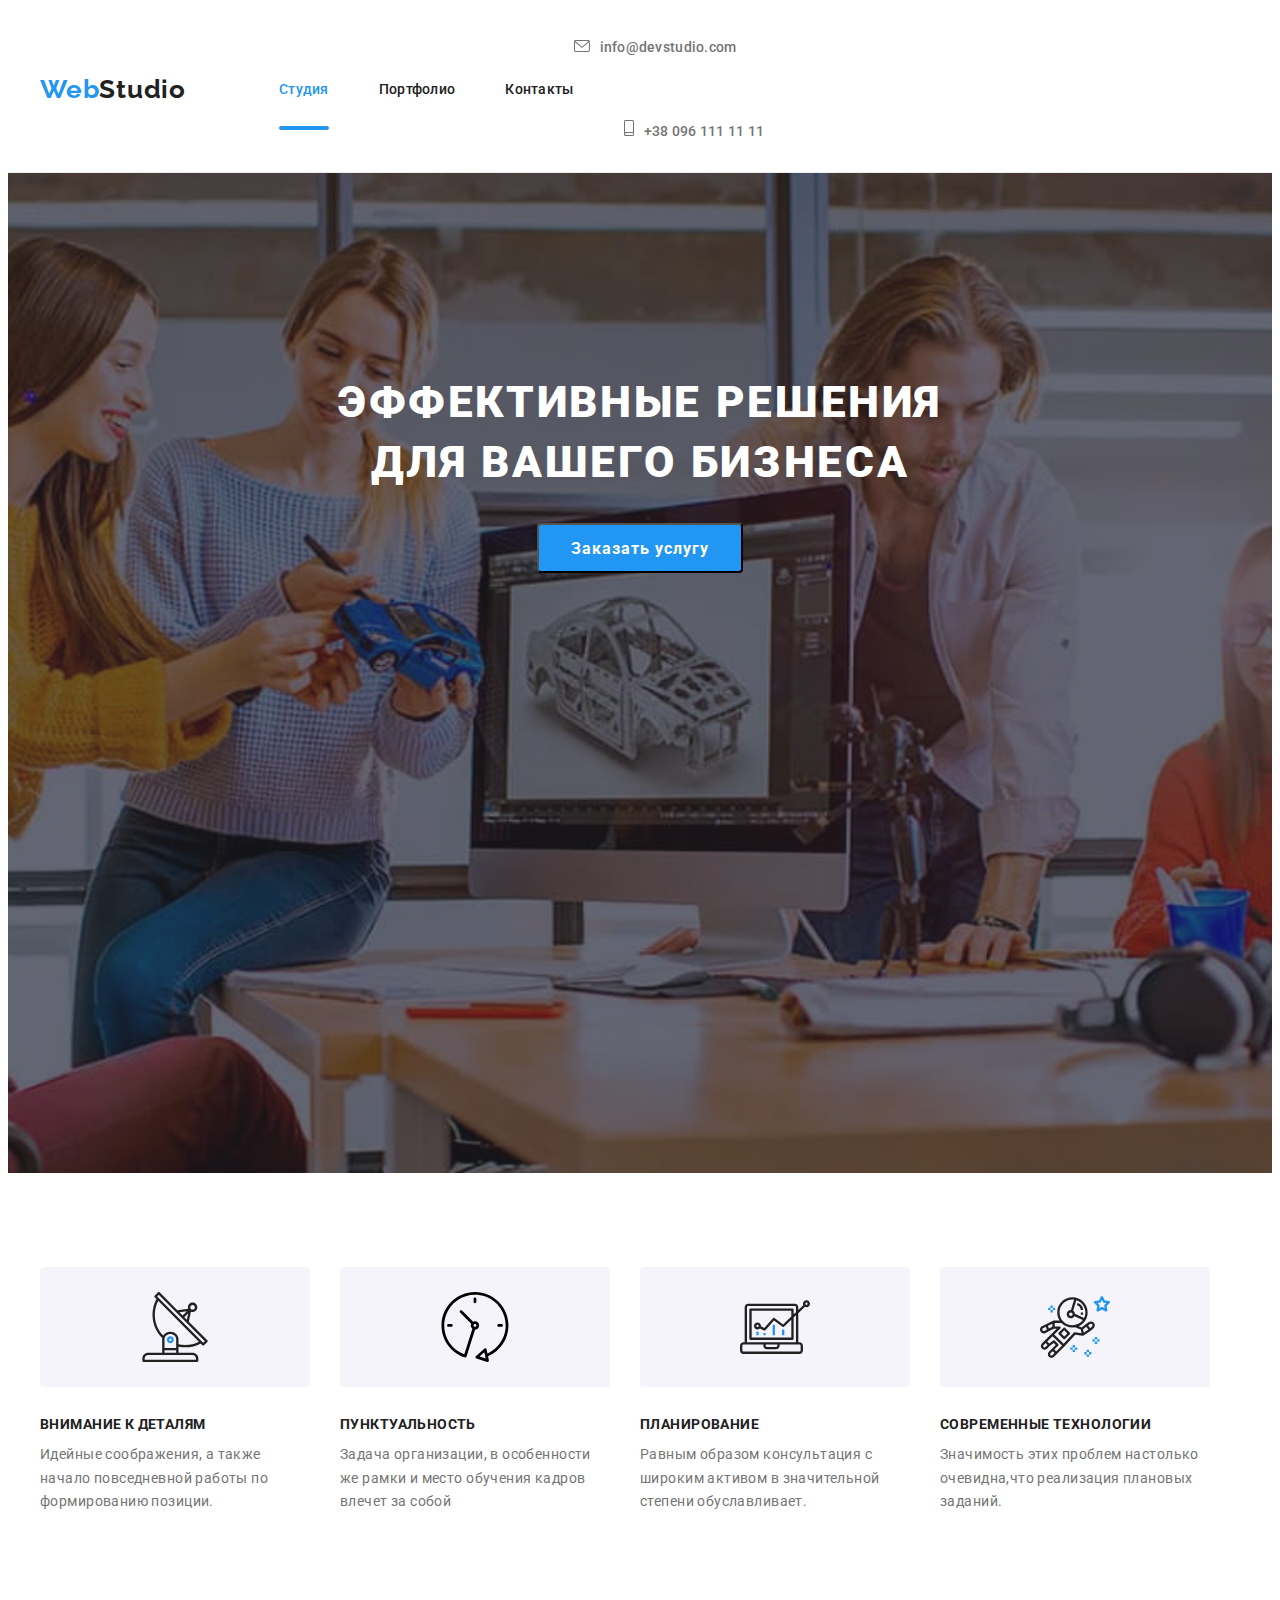
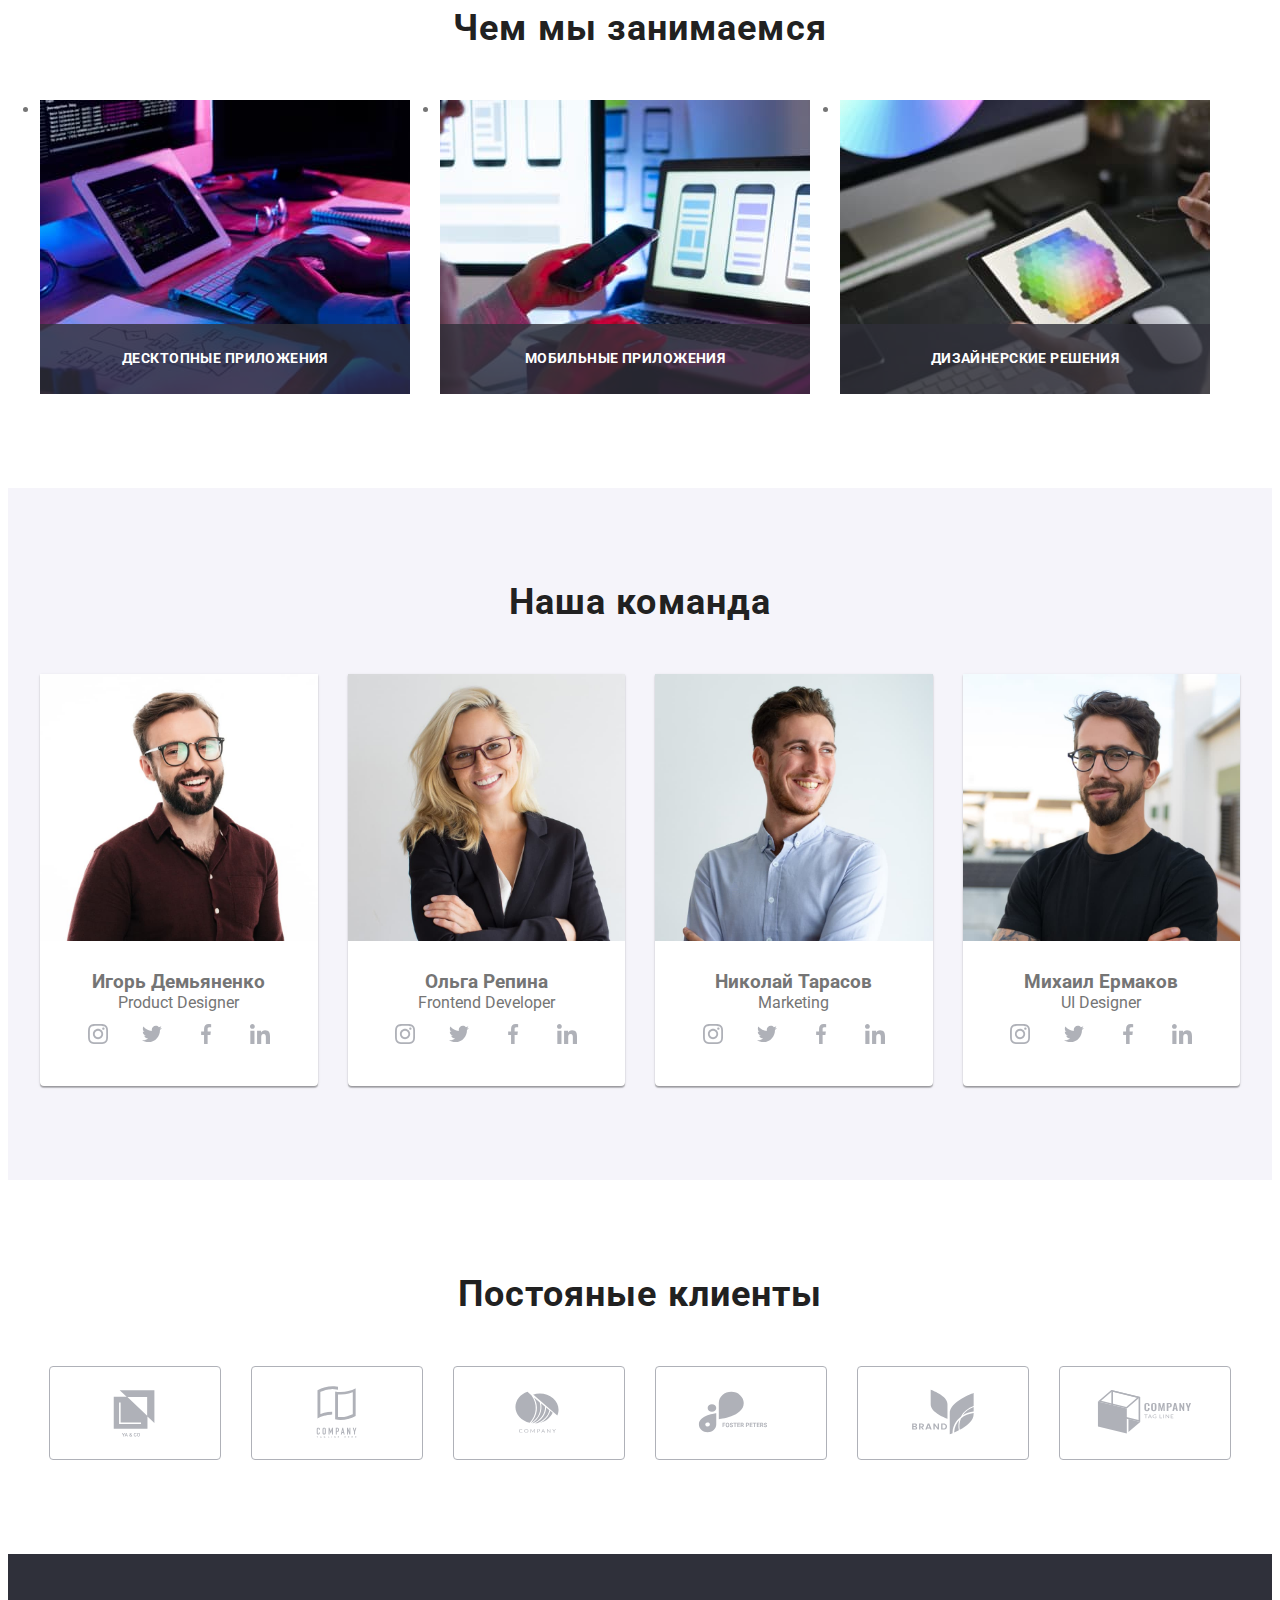
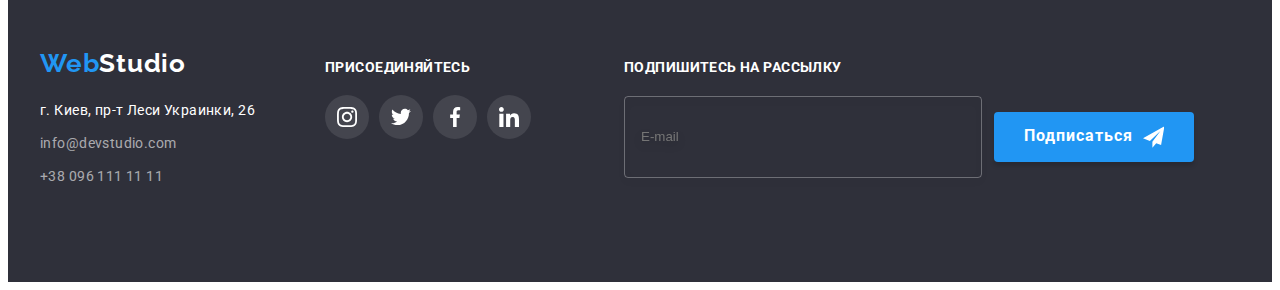
==== index.html @ af061cd9 "Добавляет поправки в названия классов" ====
<!DOCTYPE html>
<html lang="ru">
<head>
    <meta charset="UTF-8">
    <meta http-equiv="X-UA-Compatible" content="IE=edge">
    <meta name="viewport" content="width=device-width, initial-scale=1.0">
    <title>Студия</title>
    
    <link rel="stylesheet" href="https://cdnjs.cloudflare.com/ajax/libs/modern-normalize/1.1.0/modern-normalize.min.css"
        integrity="sha512-wpPYUAdjBVSE4KJnH1VR1HeZfpl1ub8YT/NKx4PuQ5NmX2tKuGu6U/JRp5y+Y8XG2tV+wKQpNHVUX03MfMFn9Q=="
        crossorigin="anonymous" referrerpolicy="no-referrer" />

    <link rel="preconnect" href="https://fonts.googleapis.com">
    <link rel="preconnect" href="https://fonts.gstatic.com" crossorigin>
    <link href="https://fonts.googleapis.com/css2?family=Raleway:wght@700&family=Roboto:wght@400;500;700;900&display=swap"
        rel="stylesheet">

        <link rel="stylesheet" href="./css/styles.css">
</head>

<body>
    <!--Шапка страницы-->
    
        <header class="header">

            <div class="container header__container">

 <nav class="navigation">

            <a href="" class="logo logo--black"><span class="logo--accent">Web</span>Studio</a>
<!--Навигация на другие страницы -->
            
            <ul class="site-nav list">
                <li class="site-nav site-nav__item" ><a href="./index.html" class="site-nav__link link current">Студия</a></li>
                <li class="site-nav site-nav__item" ><a href="./portfolio.html" class="site-nav__link link">Портфолио</a></li>
                <li class="site-nav site-nav__item" > <a href="" class="site-nav__link link">Контакты</a></li>    
             </ul>
  </nav>

  <div class="contacts">

<ul class="contact-info list">
    
    <li class="contact-info__item"> 

    <a href="mailto:info@devstudio.com" class="contact-info__link"><svg class="contact-info__icon--mail" width="16" height="12">
       
        <use href="./images/icon.svg.svg#icon-envelope-icon"></use>

    </svg>info@devstudio.com</a>

    </li>

    <li class="contact-info__item">

    <a href="tel:+380961111111" class="contact-info__link"><svg class="contact-info__icon--tel" width="10" height="16">
       
        <use href="./images/icon.svg.svg#icon-smartphone-icon"></use>

    </svg>+38 096 111 11 11</a>

   </li>

</ul>

</div>

</div>

    </header> 
    <!--Уникальный контент страницы-->

    <main>
        <section class="hero ">

            <div class="container">

                <h1  class="hero__title">Эффективные решения <br> для вашего бизнеса</h1>
           
                <button type="button" class="button" data-modal-open>Заказать услугу</button>

            </div>

        </section>

    
    <!--Преимущества нашей студии.Секция имеет  заголовок,который будет в дальнейшем скрыт и не будет отображаться на странице-->
    <section class="features section">

        <div class="container"> 

         <h2 class="features__title--hidden">Наши преимущества</h2>

        <ul class="features__list list">

            <li class="features__item" >

                <div class="thumb"> <svg class="features__icon" width="70" height="70">
                        <use href="./images/icon.svg.svg#icon-antenna"></use>
                    </svg> </div>
                    
                <h3 class="features__title">Внимание к деталям</h3>
                <p class="features__description">Идейные соображения, а также начало повседневной работы по формированию позиции.
                </p>
                
            </li>
            <li class="features__item" >

                <div class="thumb"> <svg class="features__icon" width="70" height="70">
                        <use href="./images/icon.svg.svg#icon-clock"></use>
                    </svg> </div>
                    
                <h3 class="features__title">Пунктуальность</h3>
                <p class="features__description">Задача организации, в особенности же рамки и место обучения кадров влечет за собой</p>
        
            </li>
            <li  class="features__item" >

                <div class="thumb"> <svg class="features__icon" width="70" height="70">
                        <use href="./images/icon.svg.svg#icon-diagram"></use>
                    </svg> </div>
                    
                <h3 class="features__title">Планирование</h3>
                <p class="features__description">Равным образом консультация с широким активом в значительной степени обуславливает.</p>
            
            </li>
            <li class="features__item" >

                <div class="thumb"> <svg class="features__icon" width="70" height="70">
                        <use href="./images/icon.svg.svg#icon-astronaut"></use>
                    </svg> </div>
                    
                <h3 class="features__title">Современные технологии</h3>
                <p class="features__description">Значимость этих проблем настолько очевидна,что реализация плановых заданий.</p>
        
            </li>
    
        </ul>

        </div>

    </section>
    <!--Фотографии, обозначающее чем мы занимаемся-->
    
    <section class="work section">

        <div class="container">

        <h2 class="work__title section-title">Чем мы занимаемся</h2>

        <ul class="work__list">

            <li   class="work__item" ><img class="work__img"   src="./images/coding.jpeg.jpg" width="370" alt="Программист набирает код на клавиатуре">
                <div class="toptext-container">
            <p class="work__toptext">Десктопные приложения</p>
        </div>

        </li>
            <li   class="work__item" ><img  class="work__img"  src="./images/template.jpeg.jpg" width="370"
                    alt="Дизайнер держит в руке телефон и выбирает на ноутбуке шаблон размещения контента на экране телефона">

           <div class="toptext-container"> <p class="work__toptext">Мобильные приложения</p> </div> </li>
          
           <li  class="work__item"  ><img class="work__img"   src="./images/selectingcolor.jpeg.jpg" width="370"
                    alt="Программист держит в руках планшет с изображением цветовой карты пикселей"> <div class="toptext-container"><p class="work__toptext">Дизайнерские решения</p></div> </li>
    
        </ul>

        </div>

    </section>

    <!--Фотографии и описание членов команды-->

    <section class="teamplayers section">

        <div class="container">

        <h2 class="teamplayers__title section-title">Наша команда</h2>

        <ul class="teamplayers__list list">

            <li class="teamplayers__item">

                <img class="teamplayers__img" src="./images/productdesign.jpeg.jpg" alt="Парень в бордовой рубашке,в очках,с бородой." width="270">
               
                <div class="profile" > 

                <h3 class="teamplayers__name">Игорь Демьяненко</h3>

                <p class="teamplayers__position">Product Designer</p>

            <ul class="teamplayers__list--socials list">
            
                <li class="teamplayers__item--socials"><a class="teamplayers__link--socials"><svg class="teamplayers__icon--socials" width="20" height="20">
                    <use href="./images/icon.svg.svg#icon-instagram"></use>
                </svg></a></li>
                <li class="teamplayers__item--socials"><a class="teamplayers__link--socials"><svg class="teamplayers__icon--socials"
                            width="20" height="20">
                            <use href="./images/icon.svg.svg#icon-twitter"></use>
                        </svg></a></li>
                <li class="teamplayers__item--socials"><a class="teamplayers__link--socials"><svg class="teamplayers__icon--socials" width="20" height="20">
                    <use href="./images/icon.svg.svg#icon-facebook"></use>
                </svg></a></li>
                <li class="teamplayers__item--socials"><a class="teamplayers__link--socials"><svg class="teamplayers__icon--socials" width="20" height="20">
                    <use href="./images/icon.svg.svg#icon-linkedin"></use>
                </svg></a></li>
            
            </ul>
            </div>

            </li>

            <li class="teamplayers__item">
                
                <img class="teamplayers__img" src="./images/frontend.jpeg.jpg" alt="Девушка-блондинка, в очках,в черном пиджаке." width="270">
               
                <div class="profile">
                
                <h3 class="teamplayers__name">Ольга Репина</h3>

                <p class="teamplayers__position">Frontend Developer</p>


            <ul class="teamplayers__list--socials list">
            
            <li class="teamplayers__item--socials"><a class="teamplayers__link--socials"><svg class="teamplayers__icon--socials"
                        width="20" height="20">
                        <use href="./images/icon.svg.svg#icon-instagram"></use>
                    </svg></a></li>
            <li class="teamplayers__item--socials"><a class="teamplayers__link--socials"><svg class="teamplayers__icon--socials"
                        width="20" height="20">
                        <use href="./images/icon.svg.svg#icon-twitter"></use>
                    </svg></a></li>
            <li class="teamplayers__item--socials"><a class="teamplayers__link--socials"><svg class="teamplayers__icon--socials"
                        width="20" height="20">
                        <use href="./images/icon.svg.svg#icon-facebook"></use>
                    </svg></a></li>
            <li class="teamplayers__item--socials"><a class="teamplayers__link--socials"><svg class="teamplayers__icon--socials"
                        width="20" height="20">
                        <use href="./images/icon.svg.svg#icon-linkedin"></use>
                    </svg></a></li>
            
            </ul>

            </div>

            </li>

            <li class="teamplayers__item">

               <img class="teamplayers__img" src="./images/marketing.jpeg.jpg" alt="Парень в светло-голубой рубашке." width="270"> 
               
               <div class="profile" >
               
               <h3 class="teamplayers__name">Николай Тарасов</h3>
                <p class="teamplayers__position">Marketing</p>

                <ul class="teamplayers__list--socials list">
                
                <li class="teamplayers__item--socials"><a class="teamplayers__link--socials"><svg class="teamplayers__icon--socials"
                            width="20" height="20">
                            <use href="./images/icon.svg.svg#icon-instagram"></use>
                        </svg></a></li>
                <li class="teamplayers__item--socials"><a class="teamplayers__link--socials"><svg class="teamplayers__icon--socials"
                            width="20" height="20">
                            <use href="./images/icon.svg.svg#icon-twitter"></use>
                        </svg></a></li>
                <li class="teamplayers__item--socials"><a class="teamplayers__link--socials"><svg class="teamplayers__icon--socials"
                            width="20" height="20">
                            <use href="./images/icon.svg.svg#icon-facebook"></use>
                        </svg></a></li>
                <li class="teamplayers__item--socials"><a class="teamplayers__link--socials"><svg class="teamplayers__icon--socials"
                            width="20" height="20">
                            <use href="./images/icon.svg.svg#icon-linkedin"></use>
                        </svg></a></li>
                
                </ul>
        </div>

            </li>

            <li class="teamplayers__item">

                <img class="teamplayers__img" src="./images/ui.jpeg.jpg" alt="Парень с бородой,в очках,в черной футболке." width="270">
              
         <div class="profile"  >

                <h3 class="teamplayers__name">Михаил Ермаков</h3>

                <p class="teamplayers__position">UI Designer</p>

                <ul class="teamplayers__list--socials list">
                
                <li class="teamplayers__item--socials"><a class="teamplayers__link--socials"><svg class="teamplayers__icon--socials"
                            width="20" height="20">
                            <use href="./images/icon.svg.svg#icon-instagram"></use>
                        </svg></a></li>
                <li class="teamplayers__item--socials"><a class="teamplayers__link--socials"><svg class="teamplayers__icon--socials"
                            width="20" height="20">
                            <use href="./images/icon.svg.svg#icon-twitter"></use>
                        </svg></a></li>
                <li class="teamplayers__item--socials"><a class="teamplayers__link--socials"><svg class="teamplayers__icon--socials"
                            width="20" height="20">
                            <use href="./images/icon.svg.svg#icon-facebook"></use>
                        </svg></a></li>
                <li class="teamplayers__item--socials"><a class="teamplayers__link--socials"><svg class="teamplayers__icon--socials"
                            width="20" height="20">
                            <use href="./images/icon.svg.svg#icon-linkedin"></use>
                        </svg></a></li>
                
                </ul>
               
        </div>
       

            </li>
        </ul>

        </div>

    </section>

    <!--Наши клиенты-->

      <section class="clients section">

        <div class="container">

          <h2 class="clients__title section-title">Постояные клиенты</h2>

          <ul class="clients__list list">

              <li  class="clients__item"><a class="clients__link"><svg class="clients__icon" width="106" height= "60"><use  href="./images/icon.svg.svg#icon-logo1"></use></svg></a></li>
              <li class="clients__item" ><a class="clients__link"><svg class="clients__icon" width="106" height= "60"><use href="./images/icon.svg.svg#icon-logo2"></use></svg></a></li>
              <li  class="clients__item"><a class="clients__link"><svg class="clients__icon"  width="106" height= "60"><use href="./images/icon.svg.svg#icon-logo3"></use></svg></a></li>
              <li  class="clients__item" ><a class="clients__link"><svg class="clients__icon" width="106" height= "60"><use href="./images/icon.svg.svg#icon-logo4"></use></svg></a></li>
              <li  class="clients__item"><a class="clients__link"><svg class="clients__icon" width="106" height= "60"><use href="./images/icon.svg.svg#icon-logo5"></use></svg></a></li>
              <li class="clients__item" ><a class="clients__link"><svg class="clients__icon" width="106" height= "60"><use href="./images/icon.svg.svg#icon-logo6"></use></svg></a></li>
          </ul>
</div>

      </section>
</main>

<!--Футер-->

<footer class="footer section">

    <div class=" footer-general-container container">

        <div class="address-container">

<a href="" class="logo logo--white"><span class="logo--accent">Web</span>Studio</a>

<address>

<ul class="footer__list list">

    <li class="footer__item" ><a href="" class="footer__link--white link">г. Киев, пр-т Леси Украинки, 26</a></li>
    <li class="footer__item"  ><a href="mailto:info@devstudio.com" class="footer__link link">info@devstudio.com</a></li>
    <li class="footer__item" ><a href="tel:+380961111111" class="footer__link link">+38 096 111 11 11</a></li>
</ul>
   
</address>

</div>

<div class="footer-socials">

<h3 class="footer__title--join">Присоединяйтесь</h3>

<ul class="footer__list--socials list">

     <li class="footer__item--socials"><a class="footer__link--socials "><svg class="footer__icon--socials" width="20" height="20"><use href="./images/icon.svg.svg#icon-instagram"></use></svg></a></li>
     <li class="footer__item--socials"><a class="footer__link--socials"><svg class="footer__icon--socials" width="20" height="20"><use href="./images/icon.svg.svg#icon-twitter"></use></svg></a></li>
     <li class="footer__item--socials"><a class="footer__link--socials"><svg class="footer__icon--socials" width="20" height="20"><use href="./images/icon.svg.svg#icon-facebook"></use></svg></a></li>
     <li class="footer__item--socials"><a class="footer__link--socials"><svg class="footer__icon--socials" width="20" height="20"><use href="./images/icon.svg.svg#icon-linkedin"></use></svg></a></li>
    
</ul>

</div>

<form class="subscribe-form-footer">

<p class="subscribe-title">Подпишитесь на рассылку</p>

<div class="subscribe">

<input  class="footer-input" type="email" name="user_email" placeholder="E-mail">

<button  class="button button--settings"  type="submit"><span>Подписаться</span><svg class="icon-send-footer"  width="24px" height="24px"><use href="./images/icon.svg.svg#icon-send"></use></svg></button>
</div>
</form> 


</div>

</footer>

<!--Оформление модального окна и бєкдропа-->

<div class="backdrop backdrop--is-hidden" data-modal>

    <div class="modal">

        <button class="modal__close-button" data-modal-close><svg class="modal__close-icon"><use href="./images/icon.svg.svg#icon-close"></use></svg></button>
       
        <form class="modal__form" name="client-signup-form">

 <p class="modal__form-title">Оставьте свои данные, мы вам перезвоним</p>



<div class="modal__form-field">

    <label for="user-name" class="modal__form-label">Имя</label>

    <input class="modal__form-input" type="text" name="user_name" id="user-name">
    
    <svg class="modal__decoration-icon" width="18" height="18">
        
        <use href="./images/icon.svg.svg#icon-person-modal"></use>
   
    </svg> </div>
 

               
<div class="modal__form-field">

    <label for="user-tel" class="modal__form-label">Телефон</label>

                    <input class="modal__form-input" type="tel" name="user_tel" id="user-tel">
                    
                    <svg class="modal__decoration-icon" width="18" height="18">

                        <use href="./images/icon.svg.svg#icon-phone-modal"></use>

                    </svg></div>

           
               <div class="modal__form-field">

                    <label for="user-email" class="modal__form-label">Почта</label>

                <input class="modal__form-input" type="email" name="user_email" id="user-email">
               
                <svg class="modal__decoration-icon" width="18" height="18">

                    <use href="./images/icon.svg.svg#icon-email-modal"></use>
                </svg> </div>




<div class="modal__form-field modal__form-field--feedback">

    <label for="user-feedback" class="modal__form-label">Комментарии</label>
           
            <textarea  class="modal__textarea"  name="feedback"   placeholder="Введите текст" id="user-feedback"></textarea> 

            </div>

<div class="modal__bottom-form">

    <input type="checkbox" class="modal__checkbox modal__checkbox--visually-hidden" name="checkbox" id="checkbox">

            <label  for="checkbox"  class="modal__agreement"> <span class="modal__check"><svg  class="modal__check-icon" width="16" height="15"><use href="./images/icon.svg.svg#icon-check"></use></svg></span>Соглашаюсь с рассылкой и принимаю &nbsp; <a href="" class="modal__term-link"> <span>Условия договора</span> </a></label>
           
           
            <button class="modal__submit-btn"  type="submit">Отправить</button>
        </div>

        </form>

    </div>

</div>

<!--Скрипт модального окна-->
 <script src="./js/modal.js"></script>
   
</body>
</html>
---- css/styles.css ----
/* белый цвет background и текста: #FFFFFF */
/* вторичный белый цвет background #E5E5E5 */
/* третичный белый цвет background: #F5F4FA */
/* черный цвет  background: #2F303A */
/* цвет текста черный  #212121 */
/* цвет текста акцент голубой  #2196F3 */
/*основной цвет текста серый  #757575 */
/* белый цвет текста  футера с прозрачностью #FFFFFF99 */

:root {
  --primary-text-color: #757575;
  --main-background-color: #ffffff;
  --secondary-white-background: #e5e5e5;
  --tertiary-white-background: #f5f4fa;
  --title-text-color: #212121;
  --accent-color: #2196f3;
  --dark-background: #2f303a;
  --secondary-text-color: rgba(255, 255, 255, 0.6);
}

/* Ресет */

p,
h1,
h2,
h3,
h4,
h5,
h6 {
  margin: 0;
}

ul {
  margin: 0;
  padding: 0;
}

img {
  display: block;
}

/* Утилитные классы для всех секций и страниц */

.list {
  list-style-type: none;
}

.link {
  text-decoration: none;
}

.hidden-title {
  display: none;
}

.current::after {
  content: "";
  width: 100%;
  background-color: var(--accent-color);
  height: 4px;
  position: absolute;
  left: 0;
  bottom: 0;
  border-radius: 2px;
}

.modal__checkbox--visually-hidden {
  position: absolute;
  white-space: nowrap;
  width: 1px;
  height: 1px;
  overflow: hidden;
  border: 0;
  padding: 0;
  clip: rect(0 0 0 0);
  clip-path: inset(50%);
  margin: -1px;
}

.container {
  width: 1200px;
  padding-left: 15px;
  padding-right: 15px;
  margin: 0 auto;
}

.section {
  padding-bottom: 94px;
  padding-top: 94px;
}

/* Оформление модального окна и бєкдропа*/

.backdrop {
  width: 100vw;
  height: 100vh;
  background-color: rgba(0, 0, 0, 0.2);
  position: fixed;
  top: 0;
  transition: opacity 500ms, visibility 500ms;
}

.backdrop.backdrop--is-hidden .modal {
  transform: scale(0.7);
}
.modal {
  min-height: 581px;
  width: 528px;
  background-color: var(--main-background-color);
  box-shadow: 0px 1px 3px rgba(0, 0, 0, 0.12), 0px 1px 1px rgba(0, 0, 0, 0.14),
    0px 2px 1px rgba(0, 0, 0, 0.2);
  border-radius: 4px;
  top: 50%;
  left: 50%;
  transform: translate(-50%, -50%) scale(1);
  transition: transform 500ms;
  position: absolute;
  padding: 40px;
}

.modal__close-button {
  width: 30px;
  height: 30px;
  border-radius: 50%;
  background: #ffffff;
  border: 1px solid rgba(0, 0, 0, 0.1);
  position: absolute;
  top: 8px;
  right: 8px;
  display: flex;
  justify-content: center;
  align-items: center;
  padding: 0;
  cursor: pointer;
}

.backdrop--is-hidden {
  opacity: 0;
  visibility: hidden;
  pointer-events: none;
}

.modal__close-button .modal__close-icon:hover,
.modal__close-button .modal__close-icon:focus {
  fill: var(--accent-color);
}

.modal__close-icon {
  width: 18px;
  height: 18px;
  fill: #000000;
  transition-property: fill;
  transition-duration: 250ms;
  transition-timing-function: cubic-bezier(0.4, 0, 0.2, 1);
}

/* Скрытый заголовок */

.features__title--hidden {
  display: none;
}

body {
  font-family: Roboto, sans-serif;
  color: var(--primary-text-color);
}

.main {
  background-color: var(--main-background-color);
}

/* Утилитный класс для оформления заголовка */

.section-title {
  color: var(--title-text-color);
  font-weight: 700;
  font-size: 36px;
  line-height: 1.16;
  letter-spacing: 0.03em;
  margin-bottom: 50px;
}

/* Оформление надписи логотипа в хэдере и футэре*/

.logo {
  font-family: Raleway, serif;
  font-weight: 700;
  font-size: 26px;
  line-height: 1.2;
  letter-spacing: 0.03em;
  text-decoration: none;
}

.logo--black {
  color: var(--title-text-color);
  padding-top: 24px;
  padding-bottom: 25px;
  display: inline-block;
  margin-right: 93px;
}
.logo--white {
  color: var(--main-background-color);
  display: inline-block;
  margin-bottom: 20px;
}

/* Делает слово  web в логотипе голубым */
.logo--accent {
  color: var(--accent-color);
}

/*  Секция герой на странице студии */

.hero {
  background-color: var(--dark-background);
  text-align: center;
  padding-top: 200px;
  padding-bottom: 200px;
  margin-left: auto;
  margin-right: auto;
  max-width: 1600px;
  height: 600px;

  background-image: linear-gradient(
      to right,
      rgba(47, 48, 58, 0.4),
      rgba(47, 48, 58, 0.4)
    ),
    url(../images/hero-img.jpg);
  background-repeat: no-repeat;
  background-position: center;
  background-size: cover;
}

.hero__title {
  color: var(--main-background-color);
  font-weight: 900;
  font-size: 44px;
  line-height: 1.36;
  letter-spacing: 0.06em;
  text-transform: uppercase;
  margin-bottom: 30px;
}

.button {
  font-family: inherit;
  color: var(--main-background-color);
  background-color: var(--accent-color);
  font-weight: 700;
  font-size: 16px;
  line-height: 1.8;
  letter-spacing: 0.06em;
  cursor: pointer;
  border-radius: 4px;
  padding: 10px 32px;
  min-width: 200px;
  height: 50px;
}

/* Оформление хэдера */

.header {
  background-color: var(--main-background-color);
  border-bottom: 1px solid #ececec;
}

.header__container {
  display: flex;
}

.header-connect {
  display: flex;
  margin-left: auto;
  align-items: center;
}

/* Главная навигация страницы */
.site-nav {
  color: var(--title-text-color);
  font-weight: 500;
  font-size: 14px;
  line-height: 1.14;
  letter-spacing: 0.02em;
  text-decoration: none;
  display: flex;

  transition-property: color;
  transition-duration: 250ms;
  transition-timing-function: cubic-bezier(0.4, 0, 0.2, 1);
}

.site-nav__link {
  color: var(--title-text-color);
}

.navigation {
  display: flex;
  align-items: center;
}

.site-nav .site-nav__item + .site-nav__item {
  margin-left: 50px;
}

.site-nav__link {
  padding-top: 32px;
  padding-bottom: 32px;
  display: inline-block;
}

.site-nav .site-nav__link:hover,
.site-nav .site-nav__link:focus {
  color: var(--accent-color);
}

.site-nav .site-nav__link.current {
  color: var(--accent-color);
  position: relative;
}

/* Оформление контактов в хєдєре */

.contacts {
  font-weight: 500;
  font-size: 14px;
  line-height: 1.14;
  letter-spacing: 0.02em;
  display: flex;
}

.contact-info__icon--mail,
.contact-info__icon--tel {
  fill: var(--primary-text-color);
  margin-right: 10px;
  transition: fill 250ms cubic-bezier(0.4, 0, 0.2, 1);
}

.contact-info .contact-info__item + .contact-info__item {
  margin-left: 50px;
}

.contact-info__link:hover,
.contact-info__link:focus {
  color: var(--accent-color);
}

.contact-info__link:hover .contact-info__icon--mail,
.contact-info__link:focus .contact-info__icon--mail {
  fill: var(--accent-color);
}

.contact-info__link:hover .contact-info__icon--tel,
.contact-info__link:focus .contact-info__icon--tel {
  fill: var(--accent-color);
}

.contact-info__link {
  color: var(--primary-text-color);
  text-decoration-line: none;
  padding-top: 32px;
  padding-bottom: 32px;
  display: inline-block;

  transition-property: color;
  transition-duration: 250ms;
  transition-timing-function: cubic-bezier(0.4, 0, 0.2, 1);
}

/* Оформление фильтра на странице портфолио */

.page-filter {
  display: flex;
  justify-content: center;
  margin-bottom: 50px;
}

.page-filter .page-filter__item + .page-filter__item {
  margin-left: 8px;
}

.page-filter__button {
  font-family: inherit;
  color: var(--title-text-color);
  font-weight: 500;
  font-size: 16px;
  line-height: 1.6;
  letter-spacing: 0.03em;
  border-radius: 4px;
  padding: 6px 22px;
  background-color: var(--tertiary-white-background);
  border-color: transparent;
  cursor: pointer;

  transition-property: background-color, color, box-shadow;
  transition-duration: 250ms;
  transition-timing-function: cubic-bezier(0.4, 0, 0.2, 1);
}

.page-filter__button:hover,
.page-filter__button:focus {
  color: var(--main-background-color);
  background-color: var(--accent-color);
  box-shadow: 0px 3px 1px rgba(0, 0, 0, 0.1), 0px 1px 2px rgba(0, 0, 0, 0.08),
    0px 2px 2px rgba(0, 0, 0, 0.12);
}

/* Секция преимущества на странице студии */

.features__list {
  display: flex;
}

.features__title {
  color: var(--title-text-color);
  font-weight: 700;
  font-size: 14px;
  line-height: 1.14;
  letter-spacing: 0.03em;
  text-transform: uppercase;
  margin-bottom: 10px;
}

.features__description {
  color: var(--primary-text-color);
  font-size: 14px;
  line-height: 1.7;
  letter-spacing: 0.03em;
}

.features__item {
  margin-right: 30px;
  width: 270px;
  display: flex;
  flex-wrap: wrap;
  align-content: center;
}

.features__item:nth-child(4n) {
  margin-right: 0;
}

/* Секция Чем мы занимаемся на странице студии */

.work {
  background-color: var(--main-background-color);
  padding-top: 0;
  text-align: center;
}

.work__list {
  display: flex;
}

.work__item {
  margin-right: 30px;
  position: relative;
}

.work__img,
.teamplayers__img,
.portfolio-project__image {
  width: 100%;
  height: auto;
}

.work__item:nth-child(3n) {
  margin-right: 0;
}

.toptext-container {
  width: 370px;
  height: 70px;
  position: absolute;
  bottom: 0;
  background-color: rgba(47, 48, 58, 0.8);
  display: flex;
  justify-content: center;
  align-items: center;
}

.work__toptext {
  font-weight: 700;
  font-size: 14px;
  line-height: 1.14;
  letter-spacing: 0.03em;
  text-transform: uppercase;
  color: var(--main-background-color);
}

/* Секция Наша команда на странице студии */

.teamplayers {
  background-color: var(--tertiary-white-background);
  text-align: center;
}

.thumb {
  width: 270px;
  height: 120px;
  border-radius: 4px;
  background-color: var(--tertiary-white-background);
  margin-bottom: 30px;
  display: flex;
  justify-content: center;
  align-items: center;
}

.teamplayers__link--socials {
  width: 44px;
  height: 44px;
  background-color: var(--main-background-color);
  border-radius: 50%;
  display: flex;
  justify-content: center;
  align-items: center;

  transition-property: background-color;
  transition-duration: 250ms;
  transition-timing-function: cubic-bezier(0.4, 0, 0.2, 1);
}
.teamplayers__list--socials {
  display: flex;
  justify-content: center;
}
.teamplayers__item--socials + .teamplayers__item--socials {
  margin-left: 10px;
}

.teamplayers__icon--socials {
  fill: #afb1b8;

  transition-property: fill;
  transition-duration: 250ms;
  transition-timing-function: cubic-bezier(0.4, 0, 0.2, 1);
}

.teamplayers__link--socials:hover,
.teamplayers__link--socials:focus {
  background-color: var(--accent-color);
  cursor: pointer;
}

.teamplayers__link--socials:hover .teamplayers__icon--socials,
.teamplayers__link--socials:focus .teamplayers__icon--socials {
  fill: var(--main-background-color);
}

.profile {
  padding-top: 30px;
  padding-bottom: 30px;
}

.teamplayers__item {
  border-radius: 0px 0px 4px 4px;
  background: #ffffff;
  box-shadow: 0px 1px 3px rgba(0, 0, 0, 0.12), 0px 1px 1px rgba(0, 0, 0, 0.14),
    0px 2px 1px rgba(0, 0, 0, 0.2);
  margin-right: 30px;
}

.teamplayers__item:nth-child(4n) {
  margin-right: 0;
}

.teamplayers__list {
  display: flex;
}

.teamplayer__name {
  color: var(--title-text-color);
  font-weight: 500;
  font-size: 16px;
  line-height: 1.19;
  letter-spacing: 0.03em;
  margin-bottom: 10px;
}

.teamplayer__position {
  color: var(--primary-text-color);
  font-size: 16px;
  line-height: 1.19;
  letter-spacing: 0.03em;
  margin-bottom: 16px;
}

/* Секция с фотографиями проектов на странице портфолио */

.portfolio-project {
  display: flex;
  flex-wrap: wrap;
}

rename somehow .project-example {
  padding: 20px 24px;
  border-bottom: 1px solid #eeeeee;
}

.portfolio-project__link {
  display: block;
  cursor: pointer;

  transition-property: box-shadow;
  transition-duration: 250ms;
  transition-timing-function: cubic-bezier(0.4, 0, 0.2, 1);
}

.portfolio-project__item {
  margin-right: 30px;
  margin-bottom: 30px;
}

.portfolio-project__link:hover {
  box-shadow: 0px 1px 1px rgba(0, 0, 0, 0.12), 0px 4px 4px rgba(0, 0, 0, 0.06),
    1px 4px 6px rgba(0, 0, 0, 0.16);
}

.portfolio-project__item:nth-child(3n) {
  margin-right: 0;
}

.portfolio-project__title {
  color: var(--title-text-color);
  font-weight: 700;
  font-size: 18px;
  line-height: 2;
  letter-spacing: 0.06em;
}

.portfolio-project__type {
  color: var(--primary-text-color);
  font-size: 16px;
  line-height: 1.8;
  letter-spacing: 0.03em;
}

.wrap {
  position: relative;
  overflow: hidden;
}
.portfolio-project__link:hover .portfolio-project__toptext {
  transform: translateY(0);
}

.portfolio-project__toptext {
  position: absolute;
  top: 0;
  left: 0;
  background-color: rgba(33, 150, 243, 0.9);
  color: var(--main-background-color);
  font-weight: 400;
  font-size: 18px;
  line-height: 1.55;
  letter-spacing: 0.03em;
  padding: 63px 24px;
  height: 100%;
  transform: translateY(101%);
  transition: transform 250ms linear;
}

/* Секция Наши клиенты на странице студии */

.clients__link {
  width: 170px;
  height: 92px;
  background-color: var(--main-background-color);
  border-radius: 4px;
  border: 1px solid #afb1b8;
  display: flex;
  justify-content: center;
  align-items: center;
  cursor: pointer;

  transition-property: border-color;
  transition-duration: 250ms;
  transition-timing-function: cubic-bezier(0.4, 0, 0.2, 1);
}

.clients__list {
  display: flex;
  justify-content: center;
}

.clients__item + .clients__item {
  margin-left: 30px;
}

.clients__icon {
  fill: #afb1b8;

  transition-property: fill;
  transition-duration: 250ms;
  transition-timing-function: cubic-bezier(0.4, 0, 0.2, 1);
}

.clients__link:hover .clients__icon,
.clients__link:focus .clients__icon {
  fill: var(--accent-color);
}

.clients__link:hover,
.clients__link:focus {
  border-color: var(--accent-color);
}

.clients {
  text-align: center;
}

/* Оформление футэра */

.footer {
  background-color: var(--dark-background);
}

.logo-link-footer {
  color: var(--main-background-color);
  text-decoration-line: none;
}

/* Оформление контактов  в футэре */

.footer__link--white {
  color: var(--main-background-color);

  transition-property: color;
  transition-duration: 250ms;
  transition-timing-function: cubic-bezier(0.4, 0, 0.2, 1);
}

.footer__link--white:hover,
.footer__link--white:focus {
  color: var(--accent-color);
}

.footer__link {
  color: var(--secondary-text-color);

  transition-property: color;
  transition-duration: 250ms;
  transition-timing-function: cubic-bezier(0.4, 0, 0.2, 1);
}

.footer__link:hover,
.footer__link:focus {
  color: var(--accent-color);
}

.footer__list .footer__item + .footer__item {
  margin-top: 9px;
}

.footer__item {
  font-weight: 400;
  font-size: 14px;
  line-height: 1.7;
  letter-spacing: 0.03em;
  font-style: normal;
}

/* Оформление соцсетей в футэре */

.footer__list--socials {
  display: flex;
  justify-content: center;
}

.footer__link--socials {
  width: 44px;
  height: 44px;
  background-color: rgba(255, 255, 255, 0.1);
  border-radius: 50%;
  display: flex;
  justify-content: center;
  align-items: center;
  cursor: pointer;

  transition-property: background-color;
  transition-duration: 250ms;
  transition-timing-function: cubic-bezier(0.4, 0, 0.2, 1);
}

.footer__item--socials + .footer__item--socials {
  margin-left: 10px;
}

.footer__icon--socials {
  fill: var(--main-background-color);
}

.footer__link--socials:hover,
.footer__link--socials:hover {
  background-color: var(--accent-color);
}

.footer-socials {
  display: flex;
  align-items: flex-start;
  flex-direction: column;
  margin-left: 70px;
}

.footer__title--join {
  margin-bottom: 20px;
  font-weight: 700;
  font-size: 14px;
  line-height: 16px;
  letter-spacing: 0.03em;
  text-transform: uppercase;
  color: var(--main-background-color);
}

.footer-general-container {
  display: flex;
  align-items: baseline;
}

/* Оформление формы модального окна */

textarea {
  resize: none;
  font-weight: 400;
  font-size: 12px;
  line-height: 1.16;
  letter-spacing: 0.01em;
  color: var(--primary-text-color);
  width: 100%;
  height: 120px;
  border: 1px solid rgba(33, 33, 33, 0.2);
  border-radius: 4px;
  padding: 12px 16px;
}

.modal__form-title {
  font-weight: 700;
  font-size: 20px;
  line-height: 1.15;
  text-align: center;
  letter-spacing: 0.03em;
  color: var(--title-text-color);
  margin-bottom: 12px;
}

.modal__form-label {
  font-weight: 400;
  font-size: 12px;
  line-height: 1.16;
  letter-spacing: 0.01em;
  color: var(--primary-text-color);
  margin-bottom: 4px;
  display: block;
}

.modal__agreement {
  font-weight: 400;
  font-size: 14px;
  line-height: 1.7;
  letter-spacing: 0.03em;
  color: var(--primary-text-color);
}

.modal__agreement .modal__check {
  width: 16px;
  height: 15px;
  border: 2px solid black;
  border-radius: 2px;
}

.modal__agreement {
  display: flex;
  justify-content: center;
  align-items: center;
}

.modal__check-icon {
  fill: transparent;
}

.modal__checkbox:checked + .modal__agreement svg {
  fill: var(--main-background-color);
}

.modal__checkbox:checked + .modal__agreement .modal__check {
  background-color: var(--accent-color);
  border: none;
}

.modal__submit-btn {
  font-family: inherit;
  color: var(--main-background-color);
  background-color: var(--accent-color);
  font-weight: 700;
  font-size: 16px;
  line-height: 1.8;
  letter-spacing: 0.06em;
  cursor: pointer;
  border-radius: 4px;
  padding: 10px 55px;
  width: 200px;
  height: 50px;
  box-shadow: 0px 4px 4px rgba(0, 0, 0, 0.15);
  border-radius: 4px;
  border-color: transparent;
  margin-top: 30px;
}

.modal__form-input {
  width: 100%;
  height: 40px;
  border: 1px solid rgba(33, 33, 33, 0.2);
  border-radius: 4px;
  padding-left: 40px;
  cursor: pointer;

  transition-property: border-color;
  transition-duration: 250ms;
  transition-timing-function: cubic-bezier(0.4, 0, 0.2, 1);
  outline: none;
}

.footer-input {
  color: var(--main-background-color);
}

.modal__form-input:hover,
.modal__form-input:focus {
  border-color: var(--accent-color);
}

.modal__form-input:focus + .modal__decoration-icon {
  fill: var(--accent-color);
}

.modal__bottom-form {
  display: flex;
  flex-wrap: wrap;
  align-items: center;
  justify-content: center;
}

.modal__check {
  display: flex;
  justify-content: center;
  align-items: center;
  margin-right: 7px;
}

.modal__term-link {
  color: var(--accent-color);
}

.modal__form-field.modal__form-field--feedback {
  margin-bottom: 20px;
}

.modal__form-field {
  position: relative;
  margin-bottom: 10px;
}

.modal__decoration-icon {
  position: absolute;
  top: 29px;
  left: 12px;
}

/* Оформление формы в футере */

.subscribe-title {
  font-weight: 700;
  font-size: 14px;
  line-height: 1.14;
  letter-spacing: 0.03em;
  text-transform: uppercase;
  color: var(--main-background-color);
  margin-bottom: 20px;
}

.button--settings {
  box-shadow: 0px 4px 4px rgba(0, 0, 0, 0.15);
  border-color: transparent;
  padding: 10px 28px;
  display: flex;
  justify-content: center;
  align-items: center;
}

.subscribe-form-footer {
  margin-left: 93px;
  width: 570px;
}

.footer-input {
  margin-right: 12px;
  width: 100%;
  height: 50px;
  background-color: transparent;
  border: 1px solid rgba(255, 255, 255, 0.3);
  filter: drop-shadow(0px 4px 4px rgba(0, 0, 0, 0.15));
  border-radius: 4px;
  padding-top: 15px;
  padding-bottom: 15px;
  padding-left: 16px;
  padding-right: auto;
}

.subscribe {
  display: flex;
  justify-content: center;
  align-items: center;
}

.icon-send-footer {
  margin-left: 10px;
}
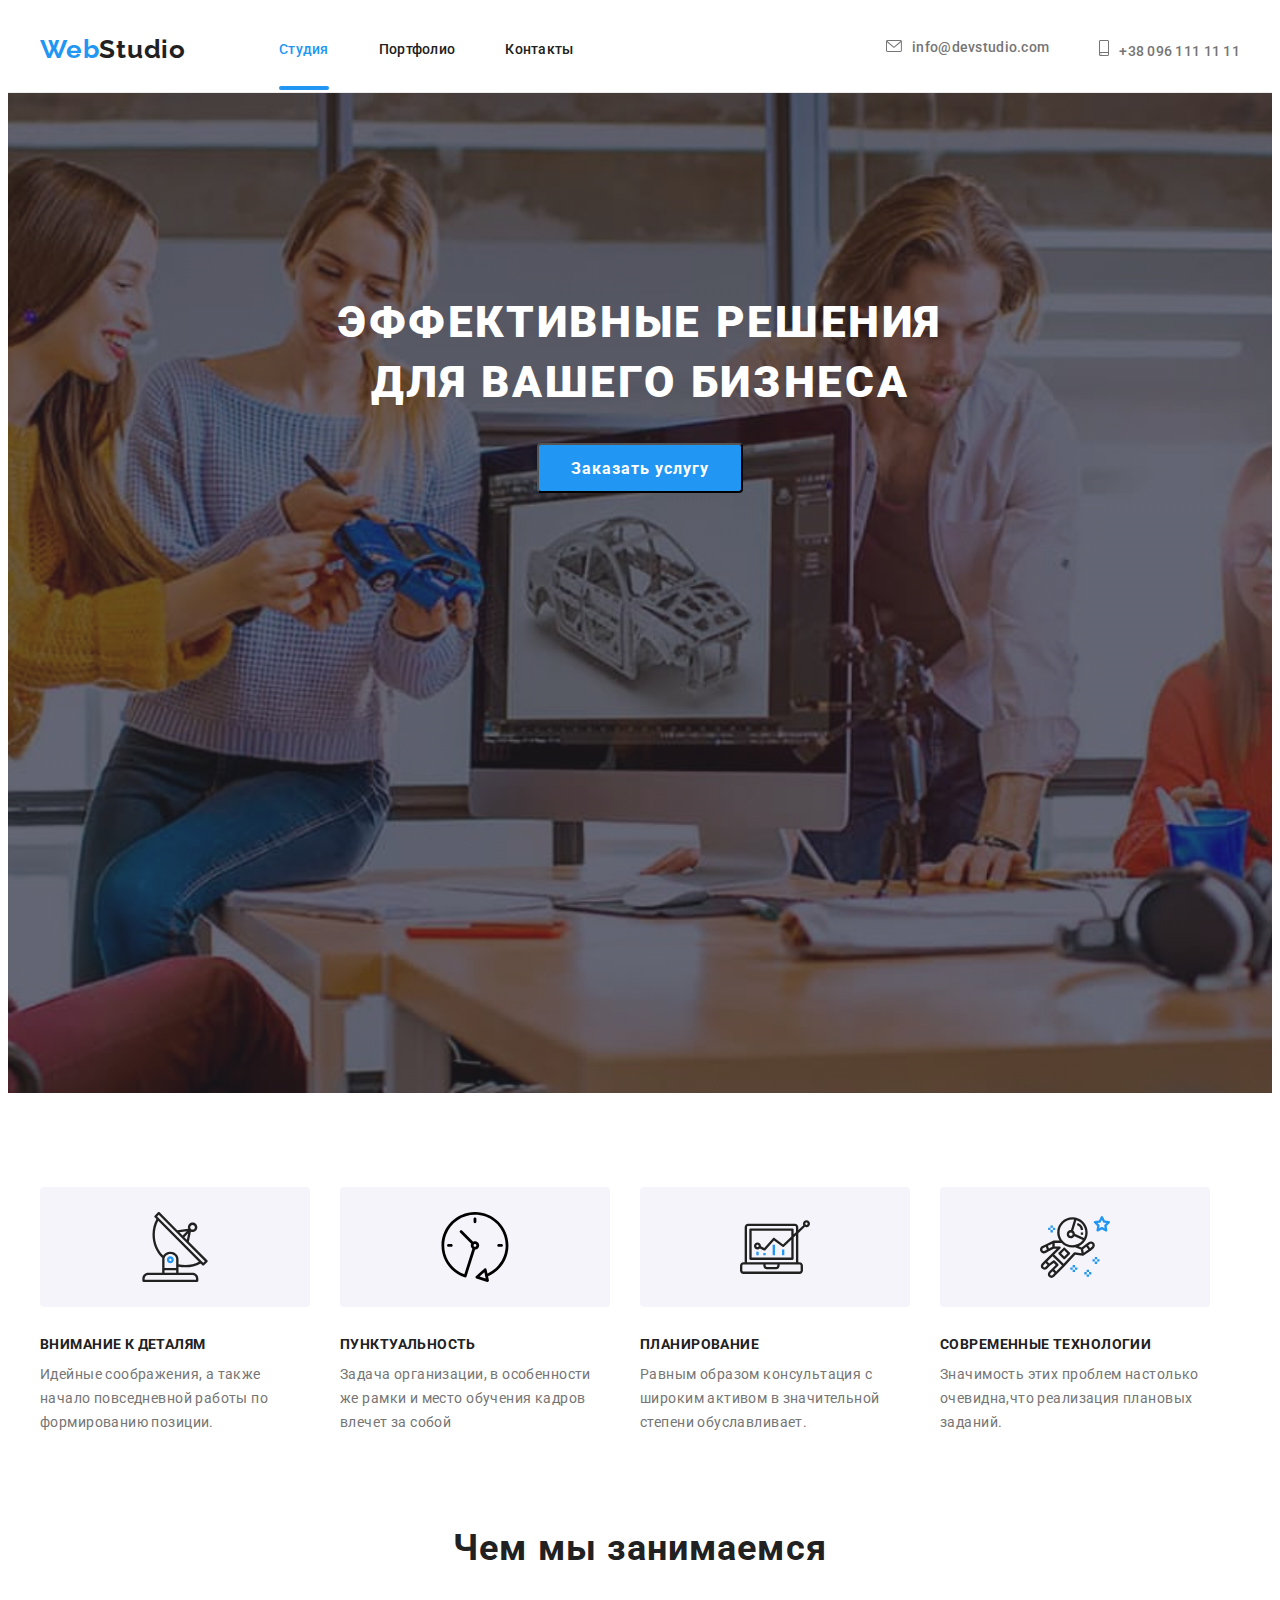
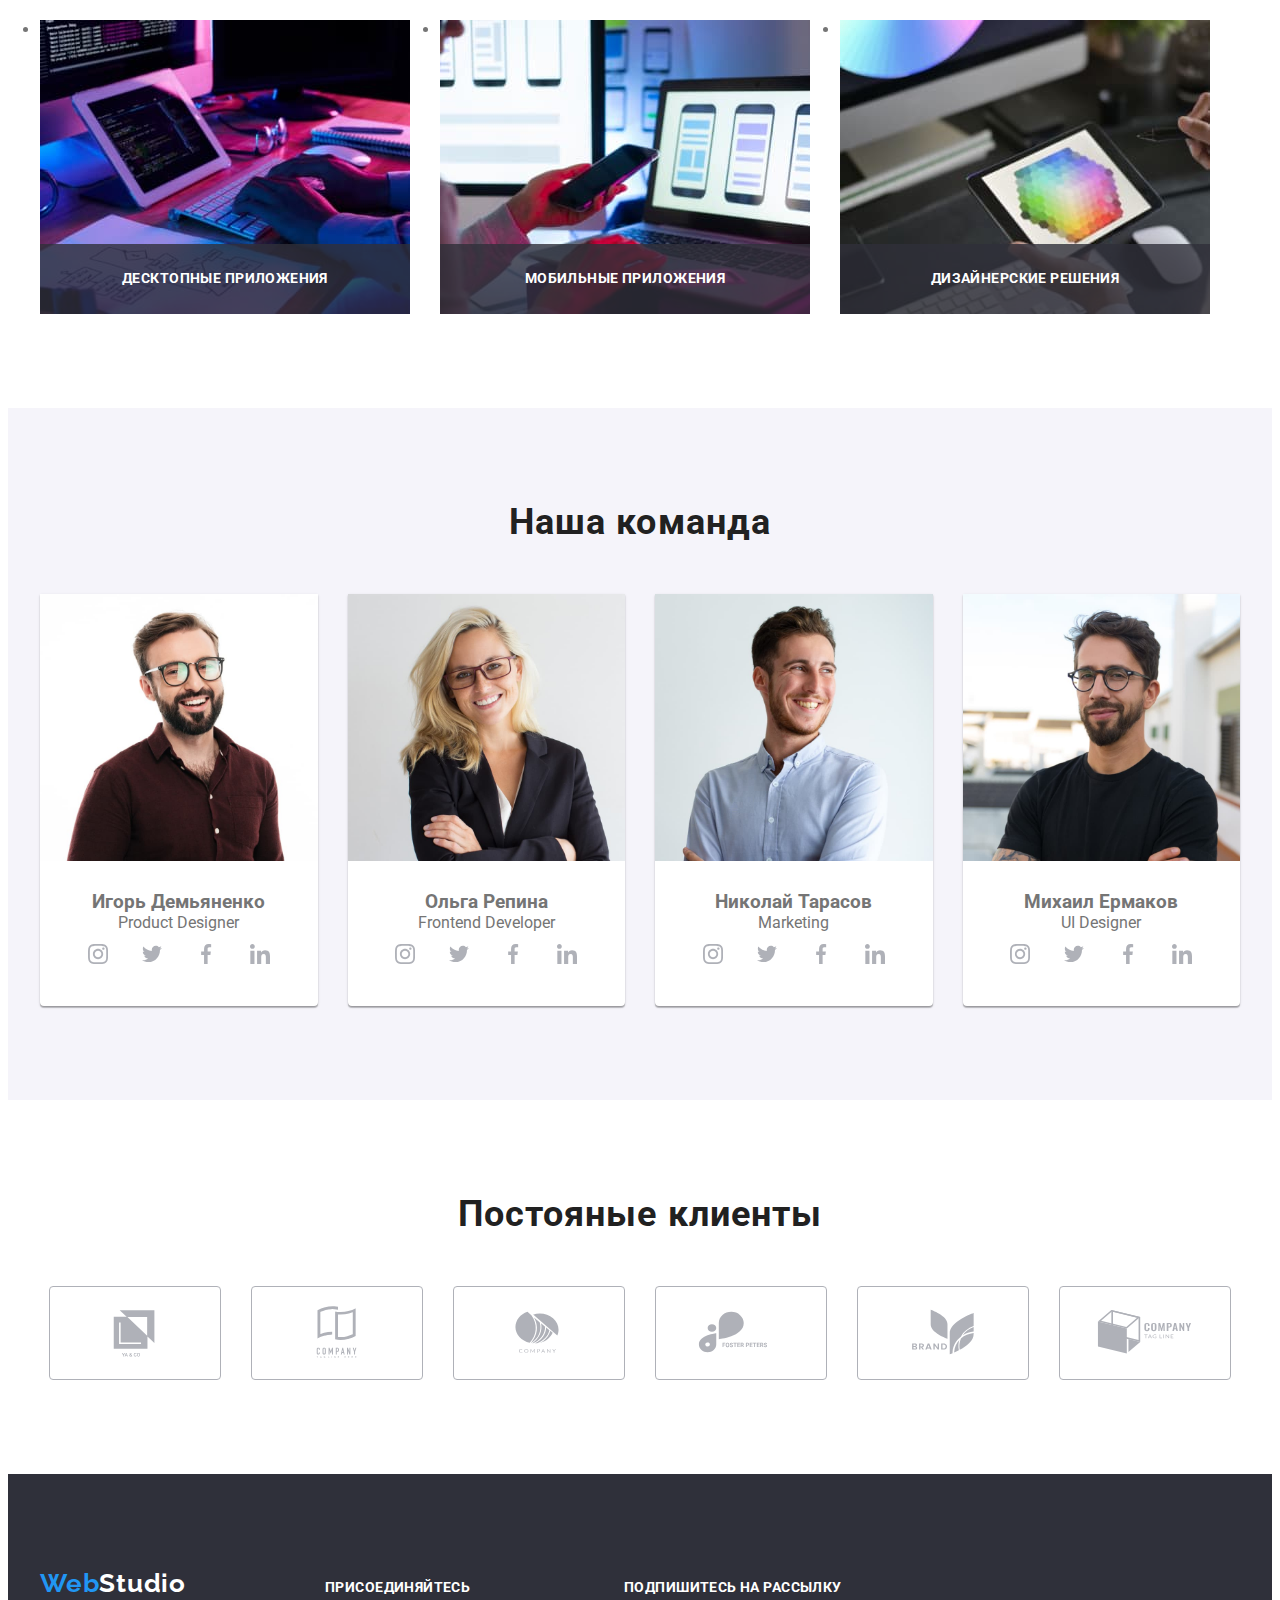
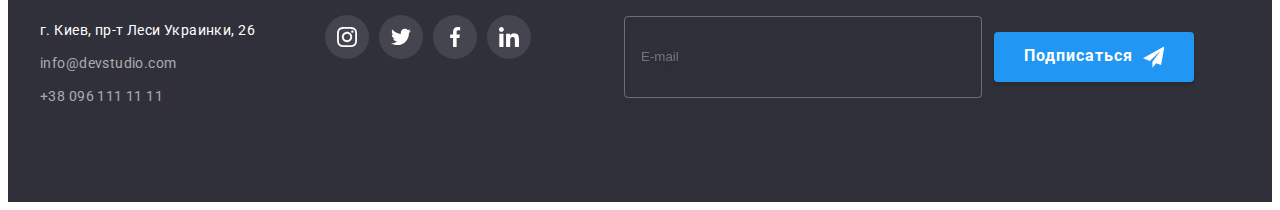
==== commit 8eda34c1: "Добавляет поправки на секцию преимущества" ====
--- a/index.html
+++ b/index.html
@@ -85,13 +85,13 @@
 
     
     <!--Преимущества нашей студии.Секция имеет  заголовок,который будет в дальнейшем скрыт и не будет отображаться на странице-->
-    <section class="features section">
+    <section class="section">
 
         <div class="container"> 
 
-         <h2 class="features__title--hidden">Наши преимущества</h2>
-
-        <ul class="features__list list">
+         <h2 class="features__title features__title--hidden">Наши преимущества</h2>
+
+        <ul class="features list">
 
             <li class="features__item" >
 
--- a/css/styles.css
+++ b/css/styles.css
@@ -268,12 +268,6 @@
   display: flex;
 }
 
-.header-connect {
-  display: flex;
-  margin-left: auto;
-  align-items: center;
-}
-
 /* Главная навигация страницы */
 .site-nav {
   color: var(--title-text-color);
@@ -321,6 +315,12 @@
 /* Оформление контактов в хєдєре */
 
 .contacts {
+  display: flex;
+  margin-left: auto;
+  align-items: center;
+}
+
+.contact-info {
   font-weight: 500;
   font-size: 14px;
   line-height: 1.14;
@@ -406,7 +406,7 @@
 
 /* Секция преимущества на странице студии */
 
-.features__list {
+.features {
   display: flex;
 }
 
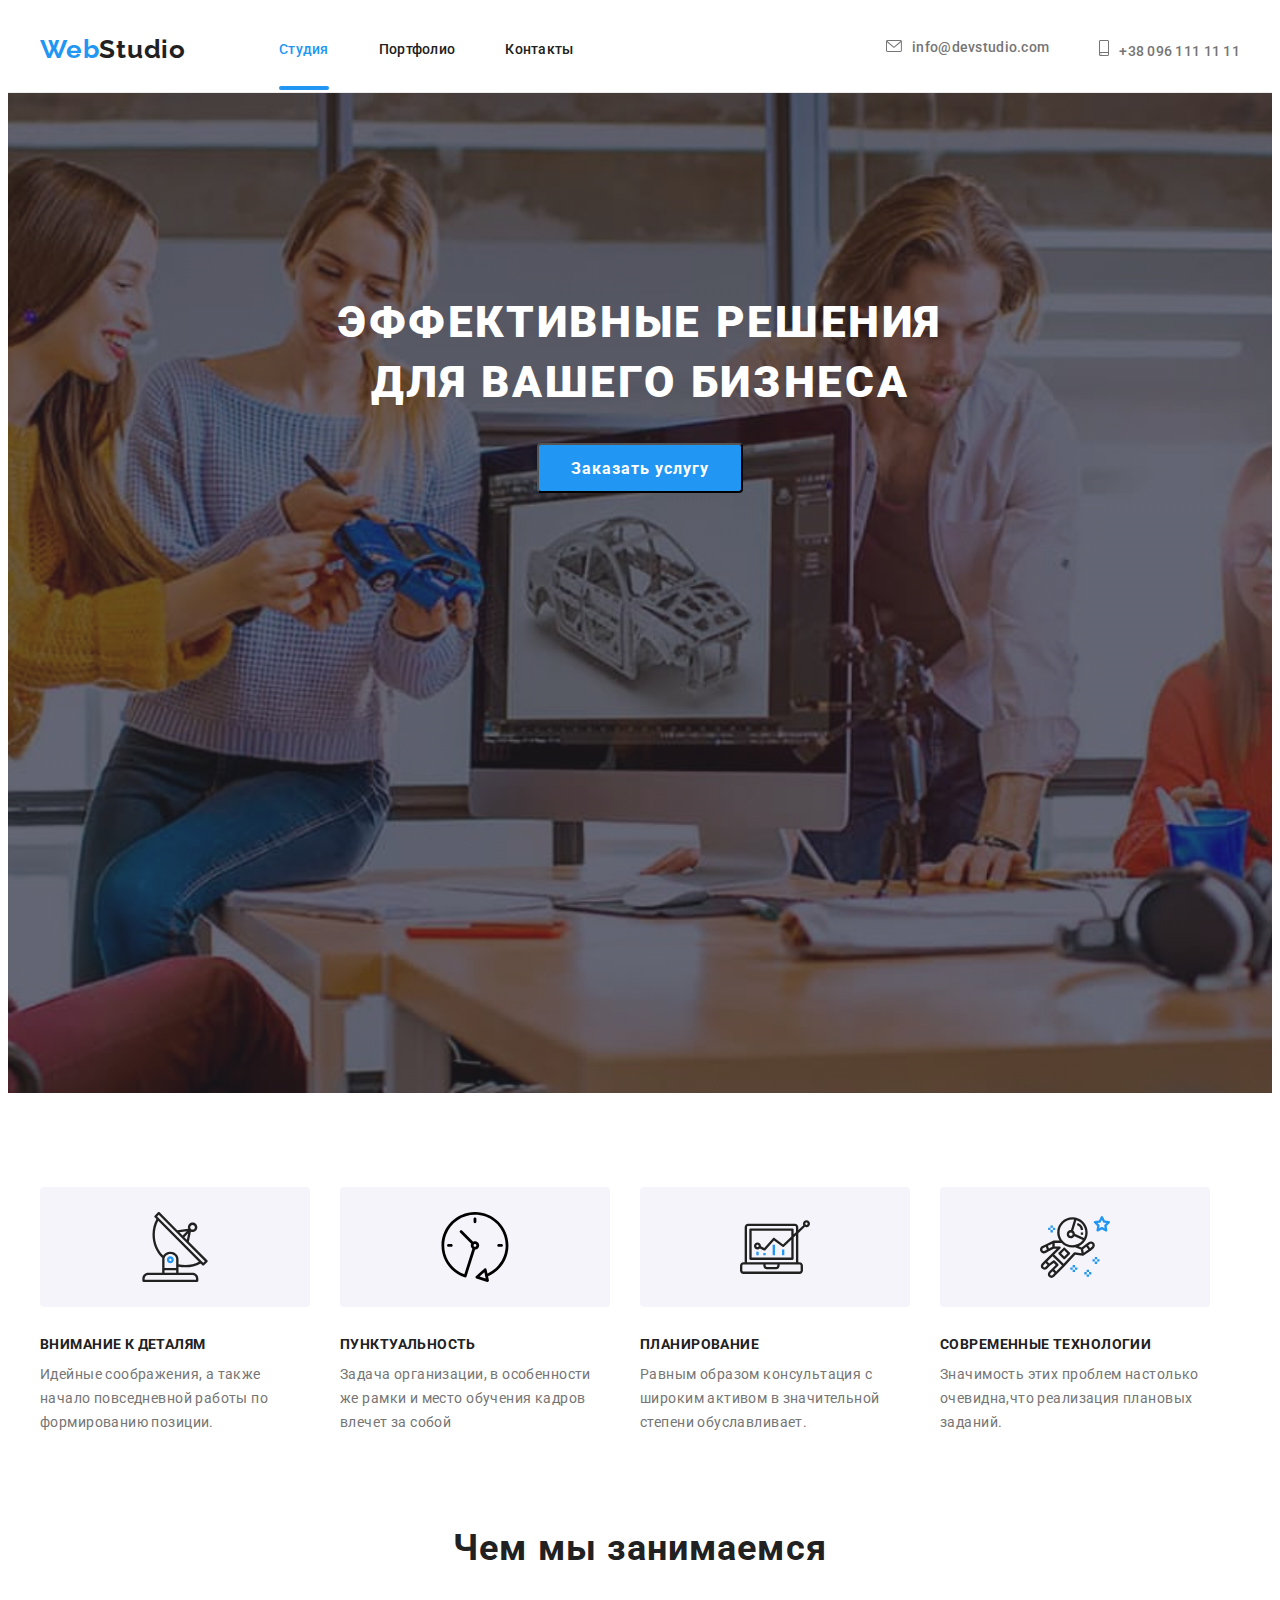
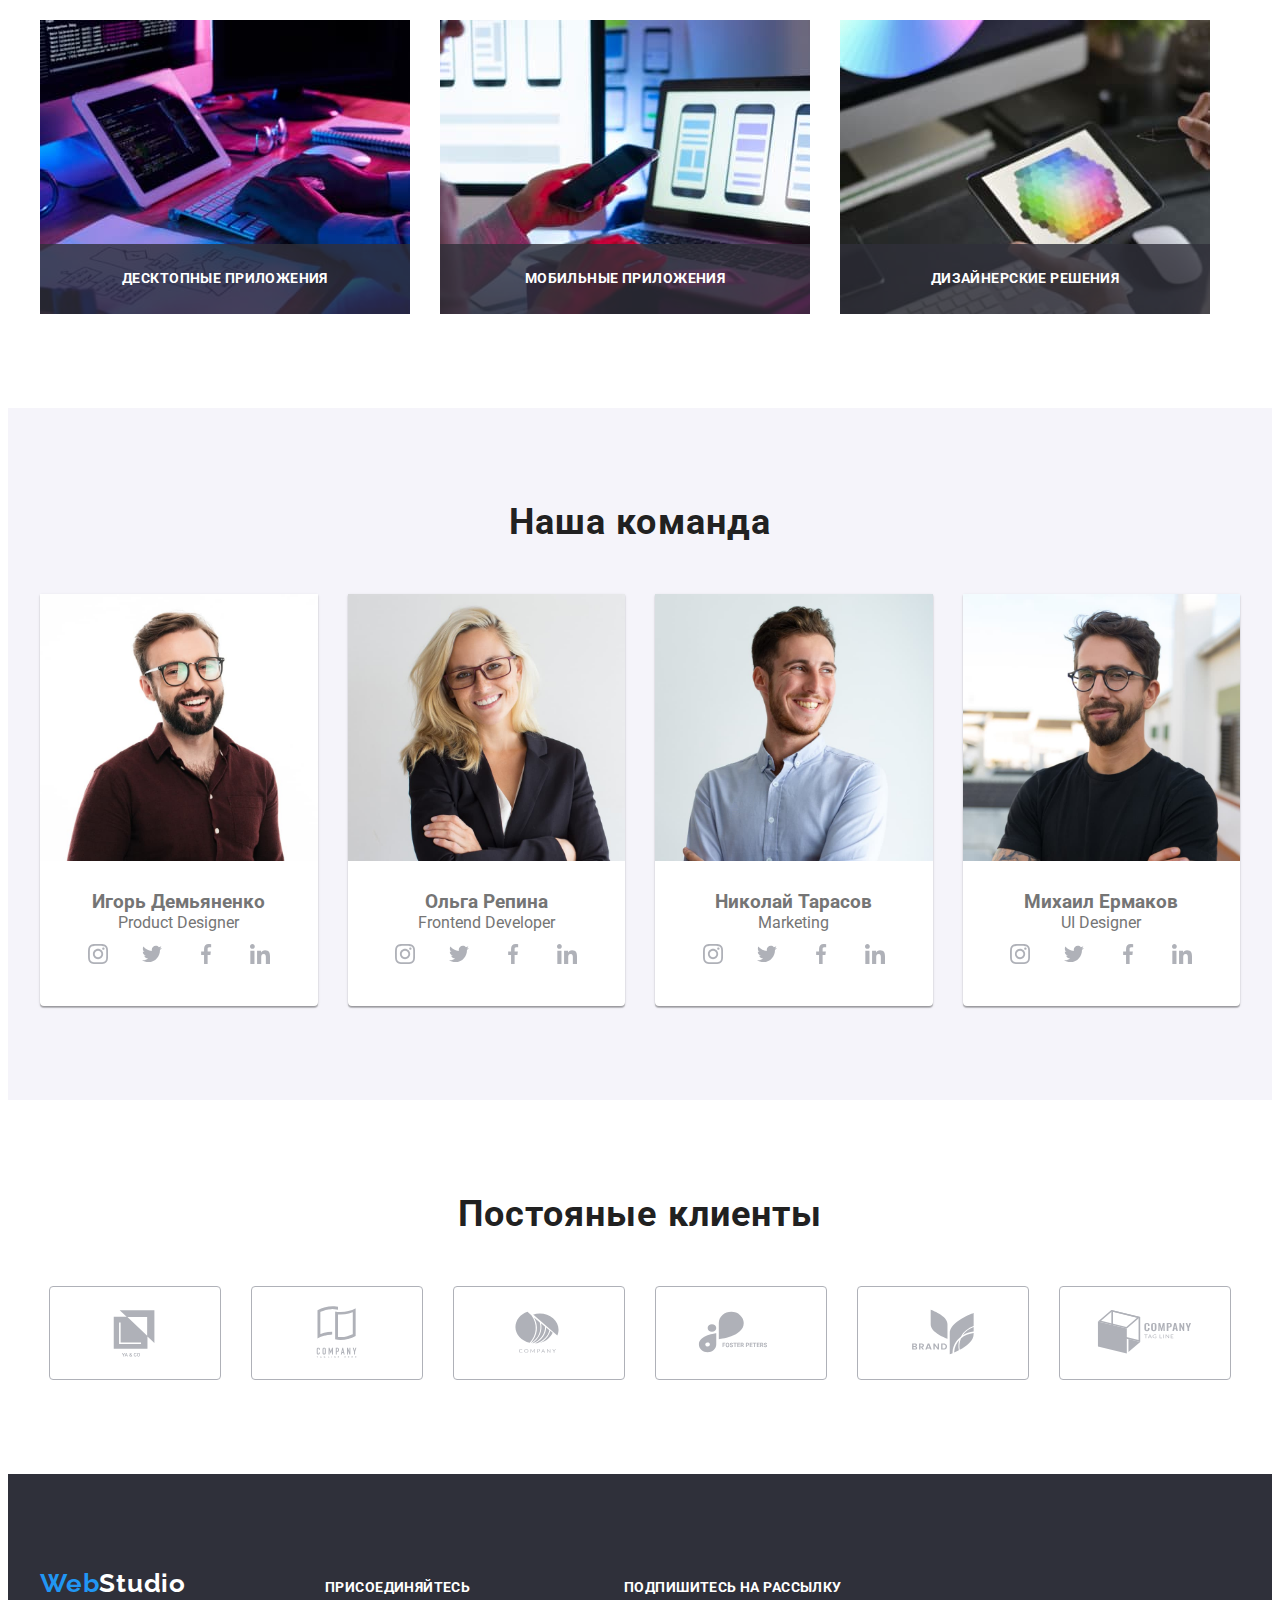
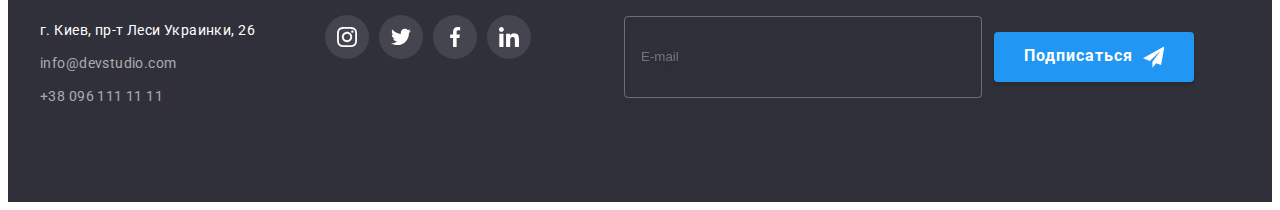
==== commit d4cbb405: "Добавляет поправки в названия классов" ====
--- a/index.html
+++ b/index.html
@@ -1,484 +1,709 @@
 <!DOCTYPE html>
 <html lang="ru">
-<head>
-    <meta charset="UTF-8">
-    <meta http-equiv="X-UA-Compatible" content="IE=edge">
-    <meta name="viewport" content="width=device-width, initial-scale=1.0">
+  <head>
+    <meta charset="UTF-8" />
+    <meta http-equiv="X-UA-Compatible" content="IE=edge" />
+    <meta name="viewport" content="width=device-width, initial-scale=1.0" />
     <title>Студия</title>
-    
-    <link rel="stylesheet" href="https://cdnjs.cloudflare.com/ajax/libs/modern-normalize/1.1.0/modern-normalize.min.css"
-        integrity="sha512-wpPYUAdjBVSE4KJnH1VR1HeZfpl1ub8YT/NKx4PuQ5NmX2tKuGu6U/JRp5y+Y8XG2tV+wKQpNHVUX03MfMFn9Q=="
-        crossorigin="anonymous" referrerpolicy="no-referrer" />
-
-    <link rel="preconnect" href="https://fonts.googleapis.com">
-    <link rel="preconnect" href="https://fonts.gstatic.com" crossorigin>
-    <link href="https://fonts.googleapis.com/css2?family=Raleway:wght@700&family=Roboto:wght@400;500;700;900&display=swap"
-        rel="stylesheet">
-
-        <link rel="stylesheet" href="./css/styles.css">
-</head>
-
-<body>
+
+    <link
+      rel="stylesheet"
+      href="https://cdnjs.cloudflare.com/ajax/libs/modern-normalize/1.1.0/modern-normalize.min.css"
+      integrity="sha512-wpPYUAdjBVSE4KJnH1VR1HeZfpl1ub8YT/NKx4PuQ5NmX2tKuGu6U/JRp5y+Y8XG2tV+wKQpNHVUX03MfMFn9Q=="
+      crossorigin="anonymous"
+      referrerpolicy="no-referrer"
+    />
+
+    <link rel="preconnect" href="https://fonts.googleapis.com" />
+    <link rel="preconnect" href="https://fonts.gstatic.com" crossorigin />
+    <link
+      href="https://fonts.googleapis.com/css2?family=Raleway:wght@700&family=Roboto:wght@400;500;700;900&display=swap"
+      rel="stylesheet"
+    />
+
+    <link rel="stylesheet" href="./css/styles.css" />
+  </head>
+
+  <body>
     <!--Шапка страницы-->
-    
-        <header class="header">
-
-            <div class="container header__container">
-
- <nav class="navigation">
-
-            <a href="" class="logo logo--black"><span class="logo--accent">Web</span>Studio</a>
-<!--Навигация на другие страницы -->
-            
-            <ul class="site-nav list">
-                <li class="site-nav site-nav__item" ><a href="./index.html" class="site-nav__link link current">Студия</a></li>
-                <li class="site-nav site-nav__item" ><a href="./portfolio.html" class="site-nav__link link">Портфолио</a></li>
-                <li class="site-nav site-nav__item" > <a href="" class="site-nav__link link">Контакты</a></li>    
-             </ul>
-  </nav>
-
-  <div class="contacts">
-
-<ul class="contact-info list">
-    
-    <li class="contact-info__item"> 
-
-    <a href="mailto:info@devstudio.com" class="contact-info__link"><svg class="contact-info__icon--mail" width="16" height="12">
-       
-        <use href="./images/icon.svg.svg#icon-envelope-icon"></use>
-
-    </svg>info@devstudio.com</a>
-
-    </li>
-
-    <li class="contact-info__item">
-
-    <a href="tel:+380961111111" class="contact-info__link"><svg class="contact-info__icon--tel" width="10" height="16">
-       
-        <use href="./images/icon.svg.svg#icon-smartphone-icon"></use>
-
-    </svg>+38 096 111 11 11</a>
-
-   </li>
-
-</ul>
-
-</div>
-
-</div>
-
-    </header> 
+
+    <header class="header">
+      <div class="container header__container">
+        <nav class="navigation">
+          <a href="" class="logo logo--black"
+            ><span class="logo--accent">Web</span>Studio</a
+          >
+          <!--Навигация на другие страницы -->
+
+          <ul class="site-nav list">
+            <li class="site-nav site-nav__item">
+              <a href="./index.html" class="site-nav__link link current"
+                >Студия</a
+              >
+            </li>
+            <li class="site-nav site-nav__item">
+              <a href="./portfolio.html" class="site-nav__link link"
+                >Портфолио</a
+              >
+            </li>
+            <li class="site-nav site-nav__item">
+              <a href="" class="site-nav__link link">Контакты</a>
+            </li>
+          </ul>
+        </nav>
+
+        <div class="contacts">
+          <ul class="contact-info list">
+            <li class="contact-info__item">
+              <a href="mailto:info@devstudio.com" class="contact-info__link"
+                ><svg class="contact-info__icon--mail" width="16" height="12">
+                  <use
+                    href="./images/icon.svg.svg#icon-envelope-icon"
+                  ></use></svg
+                >info@devstudio.com</a
+              >
+            </li>
+
+            <li class="contact-info__item">
+              <a href="tel:+380961111111" class="contact-info__link"
+                ><svg class="contact-info__icon--tel" width="10" height="16">
+                  <use
+                    href="./images/icon.svg.svg#icon-smartphone-icon"
+                  ></use></svg
+                >+38 096 111 11 11</a
+              >
+            </li>
+          </ul>
+        </div>
+      </div>
+    </header>
     <!--Уникальный контент страницы-->
 
     <main>
-        <section class="hero ">
-
-            <div class="container">
-
-                <h1  class="hero__title">Эффективные решения <br> для вашего бизнеса</h1>
-           
-                <button type="button" class="button" data-modal-open>Заказать услугу</button>
-
-            </div>
-
-        </section>
-
-    
-    <!--Преимущества нашей студии.Секция имеет  заголовок,который будет в дальнейшем скрыт и не будет отображаться на странице-->
-    <section class="section">
-
-        <div class="container"> 
-
-         <h2 class="features__title features__title--hidden">Наши преимущества</h2>
-
-        <ul class="features list">
-
-            <li class="features__item" >
-
-                <div class="thumb"> <svg class="features__icon" width="70" height="70">
-                        <use href="./images/icon.svg.svg#icon-antenna"></use>
-                    </svg> </div>
-                    
-                <h3 class="features__title">Внимание к деталям</h3>
-                <p class="features__description">Идейные соображения, а также начало повседневной работы по формированию позиции.
-                </p>
-                
-            </li>
-            <li class="features__item" >
-
-                <div class="thumb"> <svg class="features__icon" width="70" height="70">
-                        <use href="./images/icon.svg.svg#icon-clock"></use>
-                    </svg> </div>
-                    
-                <h3 class="features__title">Пунктуальность</h3>
-                <p class="features__description">Задача организации, в особенности же рамки и место обучения кадров влечет за собой</p>
-        
-            </li>
-            <li  class="features__item" >
-
-                <div class="thumb"> <svg class="features__icon" width="70" height="70">
-                        <use href="./images/icon.svg.svg#icon-diagram"></use>
-                    </svg> </div>
-                    
-                <h3 class="features__title">Планирование</h3>
-                <p class="features__description">Равным образом консультация с широким активом в значительной степени обуславливает.</p>
-            
-            </li>
-            <li class="features__item" >
-
-                <div class="thumb"> <svg class="features__icon" width="70" height="70">
-                        <use href="./images/icon.svg.svg#icon-astronaut"></use>
-                    </svg> </div>
-                    
-                <h3 class="features__title">Современные технологии</h3>
-                <p class="features__description">Значимость этих проблем настолько очевидна,что реализация плановых заданий.</p>
-        
-            </li>
-    
-        </ul>
-
+      <section class="hero">
+        <div class="container">
+          <h1 class="hero__title">
+            Эффективные решения <br />
+            для вашего бизнеса
+          </h1>
+
+          <button type="button" class="button" data-modal-open>
+            Заказать услугу
+          </button>
         </div>
-
-    </section>
-    <!--Фотографии, обозначающее чем мы занимаемся-->
-    
-    <section class="work section">
-
+      </section>
+
+      <!--Преимущества нашей студии.Секция имеет  заголовок,который будет в дальнейшем скрыт и не будет отображаться на странице-->
+      <section class="features section">
         <div class="container">
-
-        <h2 class="work__title section-title">Чем мы занимаемся</h2>
-
-        <ul class="work__list">
-
-            <li   class="work__item" ><img class="work__img"   src="./images/coding.jpeg.jpg" width="370" alt="Программист набирает код на клавиатуре">
-                <div class="toptext-container">
-            <p class="work__toptext">Десктопные приложения</p>
+          <h2 class="features__title hidden">Наши преимущества</h2>
+
+          <ul class="features__list list">
+            <li class="features__item">
+              <div class="features__thumb">
+                <svg class="features__icon" width="70" height="70">
+                  <use href="./images/icon.svg.svg#icon-antenna"></use>
+                </svg>
+              </div>
+
+              <h3 class="features__title">Внимание к деталям</h3>
+              <p class="features__description">
+                Идейные соображения, а также начало повседневной работы по
+                формированию позиции.
+              </p>
+            </li>
+            <li class="features__item">
+              <div class="features__thumb">
+                <svg class="features__icon" width="70" height="70">
+                  <use href="./images/icon.svg.svg#icon-clock"></use>
+                </svg>
+              </div>
+
+              <h3 class="features__title">Пунктуальность</h3>
+              <p class="features__description">
+                Задача организации, в особенности же рамки и место обучения
+                кадров влечет за собой
+              </p>
+            </li>
+            <li class="features__item">
+              <div class="features__thumb">
+                <svg class="features__icon" width="70" height="70">
+                  <use href="./images/icon.svg.svg#icon-diagram"></use>
+                </svg>
+              </div>
+
+              <h3 class="features__title">Планирование</h3>
+              <p class="features__description">
+                Равным образом консультация с широким активом в значительной
+                степени обуславливает.
+              </p>
+            </li>
+            <li class="features__item">
+              <div class="features__thumb">
+                <svg class="features__icon" width="70" height="70">
+                  <use href="./images/icon.svg.svg#icon-astronaut"></use>
+                </svg>
+              </div>
+
+              <h3 class="features__title">Современные технологии</h3>
+              <p class="features__description">
+                Значимость этих проблем настолько очевидна,что реализация
+                плановых заданий.
+              </p>
+            </li>
+          </ul>
         </div>
-
-        </li>
-            <li   class="work__item" ><img  class="work__img"  src="./images/template.jpeg.jpg" width="370"
-                    alt="Дизайнер держит в руке телефон и выбирает на ноутбуке шаблон размещения контента на экране телефона">
-
-           <div class="toptext-container"> <p class="work__toptext">Мобильные приложения</p> </div> </li>
-          
-           <li  class="work__item"  ><img class="work__img"   src="./images/selectingcolor.jpeg.jpg" width="370"
-                    alt="Программист держит в руках планшет с изображением цветовой карты пикселей"> <div class="toptext-container"><p class="work__toptext">Дизайнерские решения</p></div> </li>
-    
-        </ul>
-
+      </section>
+      <!--Фотографии, обозначающее чем мы занимаемся-->
+
+      <section class="work section">
+        <div class="container">
+          <h2 class="section-title">Чем мы занимаемся</h2>
+
+          <ul class="work__list list">
+            <li class="work__item">
+              <img
+                class="work__img"
+                src="./images/coding.jpeg.jpg"
+                width="370"
+                alt="Программист набирает код на клавиатуре"
+              />
+              <div class="work__toptext-container">
+                <p class="work__toptext">Десктопные приложения</p>
+              </div>
+            </li>
+            <li class="work__item">
+              <img
+                class="work__img"
+                src="./images/template.jpeg.jpg"
+                width="370"
+                alt="Дизайнер держит в руке телефон и выбирает на ноутбуке шаблон размещения контента на экране телефона"
+              />
+
+              <div class="work__toptext-container">
+                <p class="work__toptext">Мобильные приложения</p>
+              </div>
+            </li>
+
+            <li class="work__item">
+              <img
+                class="work__img"
+                src="./images/selectingcolor.jpeg.jpg"
+                width="370"
+                alt="Программист держит в руках планшет с изображением цветовой карты пикселей"
+              />
+              <div class="work__toptext-container">
+                <p class="work__toptext">Дизайнерские решения</p>
+              </div>
+            </li>
+          </ul>
         </div>
-
-    </section>
-
-    <!--Фотографии и описание членов команды-->
-
-    <section class="teamplayers section">
-
+      </section>
+
+      <!--Фотографии и описание членов команды-->
+
+      <section class="teamplayers section">
         <div class="container">
-
-        <h2 class="teamplayers__title section-title">Наша команда</h2>
-
-        <ul class="teamplayers__list list">
-
+          <h2 class="section-title">Наша команда</h2>
+
+          <ul class="teamplayers__list list">
             <li class="teamplayers__item">
-
-                <img class="teamplayers__img" src="./images/productdesign.jpeg.jpg" alt="Парень в бордовой рубашке,в очках,с бородой." width="270">
-               
-                <div class="profile" > 
-
+              <img
+                class="teamplayers__img"
+                src="./images/productdesign.jpeg.jpg"
+                alt="Парень в бордовой рубашке,в очках,с бородой."
+                width="270"
+              />
+
+              <div class="teamplayers__profile">
                 <h3 class="teamplayers__name">Игорь Демьяненко</h3>
 
                 <p class="teamplayers__position">Product Designer</p>
 
-            <ul class="teamplayers__list--socials list">
-            
-                <li class="teamplayers__item--socials"><a class="teamplayers__link--socials"><svg class="teamplayers__icon--socials" width="20" height="20">
-                    <use href="./images/icon.svg.svg#icon-instagram"></use>
-                </svg></a></li>
-                <li class="teamplayers__item--socials"><a class="teamplayers__link--socials"><svg class="teamplayers__icon--socials"
-                            width="20" height="20">
-                            <use href="./images/icon.svg.svg#icon-twitter"></use>
-                        </svg></a></li>
-                <li class="teamplayers__item--socials"><a class="teamplayers__link--socials"><svg class="teamplayers__icon--socials" width="20" height="20">
-                    <use href="./images/icon.svg.svg#icon-facebook"></use>
-                </svg></a></li>
-                <li class="teamplayers__item--socials"><a class="teamplayers__link--socials"><svg class="teamplayers__icon--socials" width="20" height="20">
-                    <use href="./images/icon.svg.svg#icon-linkedin"></use>
-                </svg></a></li>
-            
+                <ul class="teamplayers__list--socials list">
+                  <li class="teamplayers__item--socials">
+                    <a class="teamplayers__link--socials"
+                      ><svg
+                        class="teamplayers__icon--socials"
+                        width="20"
+                        height="20"
+                      >
+                        <use
+                          href="./images/icon.svg.svg#icon-instagram"
+                        ></use></svg
+                    ></a>
+                  </li>
+                  <li class="teamplayers__item--socials">
+                    <a class="teamplayers__link--socials"
+                      ><svg
+                        class="teamplayers__icon--socials"
+                        width="20"
+                        height="20"
+                      >
+                        <use
+                          href="./images/icon.svg.svg#icon-twitter"
+                        ></use></svg
+                    ></a>
+                  </li>
+                  <li class="teamplayers__item--socials">
+                    <a class="teamplayers__link--socials"
+                      ><svg
+                        class="teamplayers__icon--socials"
+                        width="20"
+                        height="20"
+                      >
+                        <use
+                          href="./images/icon.svg.svg#icon-facebook"
+                        ></use></svg
+                    ></a>
+                  </li>
+                  <li class="teamplayers__item--socials">
+                    <a class="teamplayers__link--socials"
+                      ><svg
+                        class="teamplayers__icon--socials"
+                        width="20"
+                        height="20"
+                      >
+                        <use
+                          href="./images/icon.svg.svg#icon-linkedin"
+                        ></use></svg
+                    ></a>
+                  </li>
+                </ul>
+              </div>
+            </li>
+
+            <li class="teamplayers__item">
+              <img
+                class="teamplayers__img"
+                src="./images/frontend.jpeg.jpg"
+                alt="Девушка-блондинка, в очках,в черном пиджаке."
+                width="270"
+              />
+
+              <div class="teamplayers__profile">
+                <h3 class="teamplayers__name">Ольга Репина</h3>
+
+                <p class="teamplayers__position">Frontend Developer</p>
+
+                <ul class="teamplayers__list--socials list">
+                  <li class="teamplayers__item--socials">
+                    <a class="teamplayers__link--socials"
+                      ><svg
+                        class="teamplayers__icon--socials"
+                        width="20"
+                        height="20"
+                      >
+                        <use
+                          href="./images/icon.svg.svg#icon-instagram"
+                        ></use></svg
+                    ></a>
+                  </li>
+                  <li class="teamplayers__item--socials">
+                    <a class="teamplayers__link--socials"
+                      ><svg
+                        class="teamplayers__icon--socials"
+                        width="20"
+                        height="20"
+                      >
+                        <use
+                          href="./images/icon.svg.svg#icon-twitter"
+                        ></use></svg
+                    ></a>
+                  </li>
+                  <li class="teamplayers__item--socials">
+                    <a class="teamplayers__link--socials"
+                      ><svg
+                        class="teamplayers__icon--socials"
+                        width="20"
+                        height="20"
+                      >
+                        <use
+                          href="./images/icon.svg.svg#icon-facebook"
+                        ></use></svg
+                    ></a>
+                  </li>
+                  <li class="teamplayers__item--socials">
+                    <a class="teamplayers__link--socials"
+                      ><svg
+                        class="teamplayers__icon--socials"
+                        width="20"
+                        height="20"
+                      >
+                        <use
+                          href="./images/icon.svg.svg#icon-linkedin"
+                        ></use></svg
+                    ></a>
+                  </li>
+                </ul>
+              </div>
+            </li>
+
+            <li class="teamplayers__item">
+              <img
+                class="teamplayers__img"
+                src="./images/marketing.jpeg.jpg"
+                alt="Парень в светло-голубой рубашке."
+                width="270"
+              />
+
+              <div class="teamplayers__profile">
+                <h3 class="teamplayers__name">Николай Тарасов</h3>
+                <p class="teamplayers__position">Marketing</p>
+
+                <ul class="teamplayers__list--socials list">
+                  <li class="teamplayers__item--socials">
+                    <a class="teamplayers__link--socials"
+                      ><svg
+                        class="teamplayers__icon--socials"
+                        width="20"
+                        height="20"
+                      >
+                        <use
+                          href="./images/icon.svg.svg#icon-instagram"
+                        ></use></svg
+                    ></a>
+                  </li>
+                  <li class="teamplayers__item--socials">
+                    <a class="teamplayers__link--socials"
+                      ><svg
+                        class="teamplayers__icon--socials"
+                        width="20"
+                        height="20"
+                      >
+                        <use
+                          href="./images/icon.svg.svg#icon-twitter"
+                        ></use></svg
+                    ></a>
+                  </li>
+                  <li class="teamplayers__item--socials">
+                    <a class="teamplayers__link--socials"
+                      ><svg
+                        class="teamplayers__icon--socials"
+                        width="20"
+                        height="20"
+                      >
+                        <use
+                          href="./images/icon.svg.svg#icon-facebook"
+                        ></use></svg
+                    ></a>
+                  </li>
+                  <li class="teamplayers__item--socials">
+                    <a class="teamplayers__link--socials"
+                      ><svg
+                        class="teamplayers__icon--socials"
+                        width="20"
+                        height="20"
+                      >
+                        <use
+                          href="./images/icon.svg.svg#icon-linkedin"
+                        ></use></svg
+                    ></a>
+                  </li>
+                </ul>
+              </div>
+            </li>
+
+            <li class="teamplayers__item">
+              <img
+                class="teamplayers__img"
+                src="./images/ui.jpeg.jpg"
+                alt="Парень с бородой,в очках,в черной футболке."
+                width="270"
+              />
+
+              <div class="teamplayers__profile">
+                <h3 class="teamplayers__name">Михаил Ермаков</h3>
+
+                <p class="teamplayers__position">UI Designer</p>
+
+                <ul class="teamplayers__list--socials list">
+                  <li class="teamplayers__item--socials">
+                    <a class="teamplayers__link--socials"
+                      ><svg
+                        class="teamplayers__icon--socials"
+                        width="20"
+                        height="20"
+                      >
+                        <use
+                          href="./images/icon.svg.svg#icon-instagram"
+                        ></use></svg
+                    ></a>
+                  </li>
+                  <li class="teamplayers__item--socials">
+                    <a class="teamplayers__link--socials"
+                      ><svg
+                        class="teamplayers__icon--socials"
+                        width="20"
+                        height="20"
+                      >
+                        <use
+                          href="./images/icon.svg.svg#icon-twitter"
+                        ></use></svg
+                    ></a>
+                  </li>
+                  <li class="teamplayers__item--socials">
+                    <a class="teamplayers__link--socials"
+                      ><svg
+                        class="teamplayers__icon--socials"
+                        width="20"
+                        height="20"
+                      >
+                        <use
+                          href="./images/icon.svg.svg#icon-facebook"
+                        ></use></svg
+                    ></a>
+                  </li>
+                  <li class="teamplayers__item--socials">
+                    <a class="teamplayers__link--socials"
+                      ><svg
+                        class="teamplayers__icon--socials"
+                        width="20"
+                        height="20"
+                      >
+                        <use
+                          href="./images/icon.svg.svg#icon-linkedin"
+                        ></use></svg
+                    ></a>
+                  </li>
+                </ul>
+              </div>
+            </li>
+          </ul>
+        </div>
+      </section>
+
+      <!--Наши клиенты-->
+
+      <section class="clients section">
+        <div class="container">
+          <h2 class="section-title">Постояные клиенты</h2>
+
+          <ul class="clients__list list">
+            <li class="clients__item">
+              <a class="clients__link"
+                ><svg class="clients__icon" width="106" height="60">
+                  <use href="./images/icon.svg.svg#icon-logo1"></use></svg
+              ></a>
+            </li>
+            <li class="clients__item">
+              <a class="clients__link"
+                ><svg class="clients__icon" width="106" height="60">
+                  <use href="./images/icon.svg.svg#icon-logo2"></use></svg
+              ></a>
+            </li>
+            <li class="clients__item">
+              <a class="clients__link"
+                ><svg class="clients__icon" width="106" height="60">
+                  <use href="./images/icon.svg.svg#icon-logo3"></use></svg
+              ></a>
+            </li>
+            <li class="clients__item">
+              <a class="clients__link"
+                ><svg class="clients__icon" width="106" height="60">
+                  <use href="./images/icon.svg.svg#icon-logo4"></use></svg
+              ></a>
+            </li>
+            <li class="clients__item">
+              <a class="clients__link"
+                ><svg class="clients__icon" width="106" height="60">
+                  <use href="./images/icon.svg.svg#icon-logo5"></use></svg
+              ></a>
+            </li>
+            <li class="clients__item">
+              <a class="clients__link"
+                ><svg class="clients__icon" width="106" height="60">
+                  <use href="./images/icon.svg.svg#icon-logo6"></use></svg
+              ></a>
+            </li>
+          </ul>
+        </div>
+      </section>
+    </main>
+
+    <!--Футер-->
+
+    <footer class="footer section">
+      <div class="footer__container container">
+        <div>
+          <a href="" class="logo logo--white"
+            ><span class="logo--accent">Web</span>Studio</a
+          >
+
+          <address>
+            <ul class="footer__list list">
+              <li class="footer__item">
+                <a href="" class="footer__link--white link"
+                  >г. Киев, пр-т Леси Украинки, 26</a
+                >
+              </li>
+              <li class="footer__item">
+                <a href="mailto:info@devstudio.com" class="footer__link link"
+                  >info@devstudio.com</a
+                >
+              </li>
+              <li class="footer__item">
+                <a href="tel:+380961111111" class="footer__link link"
+                  >+38 096 111 11 11</a
+                >
+              </li>
             </ul>
-            </div>
-
-            </li>
-
-            <li class="teamplayers__item">
-                
-                <img class="teamplayers__img" src="./images/frontend.jpeg.jpg" alt="Девушка-блондинка, в очках,в черном пиджаке." width="270">
-               
-                <div class="profile">
-                
-                <h3 class="teamplayers__name">Ольга Репина</h3>
-
-                <p class="teamplayers__position">Frontend Developer</p>
-
-
-            <ul class="teamplayers__list--socials list">
-            
-            <li class="teamplayers__item--socials"><a class="teamplayers__link--socials"><svg class="teamplayers__icon--socials"
-                        width="20" height="20">
-                        <use href="./images/icon.svg.svg#icon-instagram"></use>
-                    </svg></a></li>
-            <li class="teamplayers__item--socials"><a class="teamplayers__link--socials"><svg class="teamplayers__icon--socials"
-                        width="20" height="20">
-                        <use href="./images/icon.svg.svg#icon-twitter"></use>
-                    </svg></a></li>
-            <li class="teamplayers__item--socials"><a class="teamplayers__link--socials"><svg class="teamplayers__icon--socials"
-                        width="20" height="20">
-                        <use href="./images/icon.svg.svg#icon-facebook"></use>
-                    </svg></a></li>
-            <li class="teamplayers__item--socials"><a class="teamplayers__link--socials"><svg class="teamplayers__icon--socials"
-                        width="20" height="20">
-                        <use href="./images/icon.svg.svg#icon-linkedin"></use>
-                    </svg></a></li>
-            
-            </ul>
-
-            </div>
-
-            </li>
-
-            <li class="teamplayers__item">
-
-               <img class="teamplayers__img" src="./images/marketing.jpeg.jpg" alt="Парень в светло-голубой рубашке." width="270"> 
-               
-               <div class="profile" >
-               
-               <h3 class="teamplayers__name">Николай Тарасов</h3>
-                <p class="teamplayers__position">Marketing</p>
-
-                <ul class="teamplayers__list--socials list">
-                
-                <li class="teamplayers__item--socials"><a class="teamplayers__link--socials"><svg class="teamplayers__icon--socials"
-                            width="20" height="20">
-                            <use href="./images/icon.svg.svg#icon-instagram"></use>
-                        </svg></a></li>
-                <li class="teamplayers__item--socials"><a class="teamplayers__link--socials"><svg class="teamplayers__icon--socials"
-                            width="20" height="20">
-                            <use href="./images/icon.svg.svg#icon-twitter"></use>
-                        </svg></a></li>
-                <li class="teamplayers__item--socials"><a class="teamplayers__link--socials"><svg class="teamplayers__icon--socials"
-                            width="20" height="20">
-                            <use href="./images/icon.svg.svg#icon-facebook"></use>
-                        </svg></a></li>
-                <li class="teamplayers__item--socials"><a class="teamplayers__link--socials"><svg class="teamplayers__icon--socials"
-                            width="20" height="20">
-                            <use href="./images/icon.svg.svg#icon-linkedin"></use>
-                        </svg></a></li>
-                
-                </ul>
+          </address>
         </div>
 
-            </li>
-
-            <li class="teamplayers__item">
-
-                <img class="teamplayers__img" src="./images/ui.jpeg.jpg" alt="Парень с бородой,в очках,в черной футболке." width="270">
-              
-         <div class="profile"  >
-
-                <h3 class="teamplayers__name">Михаил Ермаков</h3>
-
-                <p class="teamplayers__position">UI Designer</p>
-
-                <ul class="teamplayers__list--socials list">
-                
-                <li class="teamplayers__item--socials"><a class="teamplayers__link--socials"><svg class="teamplayers__icon--socials"
-                            width="20" height="20">
-                            <use href="./images/icon.svg.svg#icon-instagram"></use>
-                        </svg></a></li>
-                <li class="teamplayers__item--socials"><a class="teamplayers__link--socials"><svg class="teamplayers__icon--socials"
-                            width="20" height="20">
-                            <use href="./images/icon.svg.svg#icon-twitter"></use>
-                        </svg></a></li>
-                <li class="teamplayers__item--socials"><a class="teamplayers__link--socials"><svg class="teamplayers__icon--socials"
-                            width="20" height="20">
-                            <use href="./images/icon.svg.svg#icon-facebook"></use>
-                        </svg></a></li>
-                <li class="teamplayers__item--socials"><a class="teamplayers__link--socials"><svg class="teamplayers__icon--socials"
-                            width="20" height="20">
-                            <use href="./images/icon.svg.svg#icon-linkedin"></use>
-                        </svg></a></li>
-                
-                </ul>
-               
+        <div class="footer__socials">
+          <h3 class="footer__title--join">Присоединяйтесь</h3>
+
+          <ul class="footer__list--socials list">
+            <li class="footer__item--socials">
+              <a class="footer__link--socials"
+                ><svg class="footer__icon--socials" width="20" height="20">
+                  <use href="./images/icon.svg.svg#icon-instagram"></use></svg
+              ></a>
+            </li>
+            <li class="footer__item--socials">
+              <a class="footer__link--socials"
+                ><svg class="footer__icon--socials" width="20" height="20">
+                  <use href="./images/icon.svg.svg#icon-twitter"></use></svg
+              ></a>
+            </li>
+            <li class="footer__item--socials">
+              <a class="footer__link--socials"
+                ><svg class="footer__icon--socials" width="20" height="20">
+                  <use href="./images/icon.svg.svg#icon-facebook"></use></svg
+              ></a>
+            </li>
+            <li class="footer__item--socials">
+              <a class="footer__link--socials"
+                ><svg class="footer__icon--socials" width="20" height="20">
+                  <use href="./images/icon.svg.svg#icon-linkedin"></use></svg
+              ></a>
+            </li>
+          </ul>
         </div>
-       
-
-            </li>
-        </ul>
-
-        </div>
-
-    </section>
-
-    <!--Наши клиенты-->
-
-      <section class="clients section">
-
-        <div class="container">
-
-          <h2 class="clients__title section-title">Постояные клиенты</h2>
-
-          <ul class="clients__list list">
-
-              <li  class="clients__item"><a class="clients__link"><svg class="clients__icon" width="106" height= "60"><use  href="./images/icon.svg.svg#icon-logo1"></use></svg></a></li>
-              <li class="clients__item" ><a class="clients__link"><svg class="clients__icon" width="106" height= "60"><use href="./images/icon.svg.svg#icon-logo2"></use></svg></a></li>
-              <li  class="clients__item"><a class="clients__link"><svg class="clients__icon"  width="106" height= "60"><use href="./images/icon.svg.svg#icon-logo3"></use></svg></a></li>
-              <li  class="clients__item" ><a class="clients__link"><svg class="clients__icon" width="106" height= "60"><use href="./images/icon.svg.svg#icon-logo4"></use></svg></a></li>
-              <li  class="clients__item"><a class="clients__link"><svg class="clients__icon" width="106" height= "60"><use href="./images/icon.svg.svg#icon-logo5"></use></svg></a></li>
-              <li class="clients__item" ><a class="clients__link"><svg class="clients__icon" width="106" height= "60"><use href="./images/icon.svg.svg#icon-logo6"></use></svg></a></li>
-          </ul>
-</div>
-
-      </section>
-</main>
-
-<!--Футер-->
-
-<footer class="footer section">
-
-    <div class=" footer-general-container container">
-
-        <div class="address-container">
-
-<a href="" class="logo logo--white"><span class="logo--accent">Web</span>Studio</a>
-
-<address>
-
-<ul class="footer__list list">
-
-    <li class="footer__item" ><a href="" class="footer__link--white link">г. Киев, пр-т Леси Украинки, 26</a></li>
-    <li class="footer__item"  ><a href="mailto:info@devstudio.com" class="footer__link link">info@devstudio.com</a></li>
-    <li class="footer__item" ><a href="tel:+380961111111" class="footer__link link">+38 096 111 11 11</a></li>
-</ul>
-   
-</address>
-
-</div>
-
-<div class="footer-socials">
-
-<h3 class="footer__title--join">Присоединяйтесь</h3>
-
-<ul class="footer__list--socials list">
-
-     <li class="footer__item--socials"><a class="footer__link--socials "><svg class="footer__icon--socials" width="20" height="20"><use href="./images/icon.svg.svg#icon-instagram"></use></svg></a></li>
-     <li class="footer__item--socials"><a class="footer__link--socials"><svg class="footer__icon--socials" width="20" height="20"><use href="./images/icon.svg.svg#icon-twitter"></use></svg></a></li>
-     <li class="footer__item--socials"><a class="footer__link--socials"><svg class="footer__icon--socials" width="20" height="20"><use href="./images/icon.svg.svg#icon-facebook"></use></svg></a></li>
-     <li class="footer__item--socials"><a class="footer__link--socials"><svg class="footer__icon--socials" width="20" height="20"><use href="./images/icon.svg.svg#icon-linkedin"></use></svg></a></li>
-    
-</ul>
-
-</div>
-
-<form class="subscribe-form-footer">
-
-<p class="subscribe-title">Подпишитесь на рассылку</p>
-
-<div class="subscribe">
-
-<input  class="footer-input" type="email" name="user_email" placeholder="E-mail">
-
-<button  class="button button--settings"  type="submit"><span>Подписаться</span><svg class="icon-send-footer"  width="24px" height="24px"><use href="./images/icon.svg.svg#icon-send"></use></svg></button>
-</div>
-</form> 
-
-
-</div>
-
-</footer>
-
-<!--Оформление модального окна и бєкдропа-->
-
-<div class="backdrop backdrop--is-hidden" data-modal>
-
-    <div class="modal">
-
-        <button class="modal__close-button" data-modal-close><svg class="modal__close-icon"><use href="./images/icon.svg.svg#icon-close"></use></svg></button>
-       
+
+        <form class="subscribe-form-footer">
+          <p class="subscribe-title">Подпишитесь на рассылку</p>
+
+          <div class="subscribe">
+            <input
+              class="footer-input"
+              type="email"
+              name="user_email"
+              placeholder="E-mail"
+            />
+
+            <button class="button button--settings" type="submit">
+              <span>Подписаться</span
+              ><svg class="icon-send-footer" width="24px" height="24px">
+                <use href="./images/icon.svg.svg#icon-send"></use>
+              </svg>
+            </button>
+          </div>
+        </form>
+      </div>
+    </footer>
+
+    <!--Оформление модального окна и бєкдропа-->
+
+    <div class="backdrop backdrop--is-hidden" data-modal>
+      <div class="modal">
+        <button class="modal__close-button" data-modal-close>
+          <svg class="modal__close-icon">
+            <use href="./images/icon.svg.svg#icon-close"></use>
+          </svg>
+        </button>
+
         <form class="modal__form" name="client-signup-form">
-
- <p class="modal__form-title">Оставьте свои данные, мы вам перезвоним</p>
-
-
-
-<div class="modal__form-field">
-
-    <label for="user-name" class="modal__form-label">Имя</label>
-
-    <input class="modal__form-input" type="text" name="user_name" id="user-name">
-    
-    <svg class="modal__decoration-icon" width="18" height="18">
-        
-        <use href="./images/icon.svg.svg#icon-person-modal"></use>
-   
-    </svg> </div>
- 
-
-               
-<div class="modal__form-field">
-
-    <label for="user-tel" class="modal__form-label">Телефон</label>
-
-                    <input class="modal__form-input" type="tel" name="user_tel" id="user-tel">
-                    
-                    <svg class="modal__decoration-icon" width="18" height="18">
-
-                        <use href="./images/icon.svg.svg#icon-phone-modal"></use>
-
-                    </svg></div>
-
-           
-               <div class="modal__form-field">
-
-                    <label for="user-email" class="modal__form-label">Почта</label>
-
-                <input class="modal__form-input" type="email" name="user_email" id="user-email">
-               
-                <svg class="modal__decoration-icon" width="18" height="18">
-
-                    <use href="./images/icon.svg.svg#icon-email-modal"></use>
-                </svg> </div>
-
-
-
-
-<div class="modal__form-field modal__form-field--feedback">
-
-    <label for="user-feedback" class="modal__form-label">Комментарии</label>
-           
-            <textarea  class="modal__textarea"  name="feedback"   placeholder="Введите текст" id="user-feedback"></textarea> 
-
-            </div>
-
-<div class="modal__bottom-form">
-
-    <input type="checkbox" class="modal__checkbox modal__checkbox--visually-hidden" name="checkbox" id="checkbox">
-
-            <label  for="checkbox"  class="modal__agreement"> <span class="modal__check"><svg  class="modal__check-icon" width="16" height="15"><use href="./images/icon.svg.svg#icon-check"></use></svg></span>Соглашаюсь с рассылкой и принимаю &nbsp; <a href="" class="modal__term-link"> <span>Условия договора</span> </a></label>
-           
-           
-            <button class="modal__submit-btn"  type="submit">Отправить</button>
-        </div>
-
+          <p class="modal__form-title">
+            Оставьте свои данные, мы вам перезвоним
+          </p>
+
+          <div class="modal__form-field">
+            <label for="user-name" class="modal__form-label">Имя</label>
+
+            <input
+              class="modal__form-input"
+              type="text"
+              name="user_name"
+              id="user-name"
+            />
+
+            <svg class="modal__decoration-icon" width="18" height="18">
+              <use href="./images/icon.svg.svg#icon-person-modal"></use>
+            </svg>
+          </div>
+
+          <div class="modal__form-field">
+            <label for="user-tel" class="modal__form-label">Телефон</label>
+
+            <input
+              class="modal__form-input"
+              type="tel"
+              name="user_tel"
+              id="user-tel"
+            />
+
+            <svg class="modal__decoration-icon" width="18" height="18">
+              <use href="./images/icon.svg.svg#icon-phone-modal"></use>
+            </svg>
+          </div>
+
+          <div class="modal__form-field">
+            <label for="user-email" class="modal__form-label">Почта</label>
+
+            <input
+              class="modal__form-input"
+              type="email"
+              name="user_email"
+              id="user-email"
+            />
+
+            <svg class="modal__decoration-icon" width="18" height="18">
+              <use href="./images/icon.svg.svg#icon-email-modal"></use>
+            </svg>
+          </div>
+
+          <div class="modal__form-field modal__form-field--feedback">
+            <label for="user-feedback" class="modal__form-label"
+              >Комментарии</label
+            >
+
+            <textarea
+              class="modal__textarea"
+              name="feedback"
+              placeholder="Введите текст"
+              id="user-feedback"
+            ></textarea>
+          </div>
+
+          <div class="modal__bottom-form">
+            <input
+              type="checkbox"
+              class="modal__checkbox modal__checkbox--visually-hidden"
+              name="checkbox"
+              id="checkbox"
+            />
+
+            <label for="checkbox" class="modal__agreement">
+              <span class="modal__check"
+                ><svg class="modal__check-icon" width="16" height="15">
+                  <use
+                    href="./images/icon.svg.svg#icon-check"
+                  ></use></svg></span
+              >Соглашаюсь с рассылкой и принимаю &nbsp;
+              <a href="" class="modal__term-link">
+                <span>Условия договора</span>
+              </a></label
+            >
+
+            <button class="modal__submit-btn" type="submit">Отправить</button>
+          </div>
         </form>
-
+      </div>
     </div>
 
-</div>
-
-<!--Скрипт модального окна-->
- <script src="./js/modal.js"></script>
-   
-</body>
-</html>+    <!--Скрипт модального окна-->
+    <script src="./js/modal.js"></script>
+  </body>
+</html>
--- a/css/styles.css
+++ b/css/styles.css
@@ -49,7 +49,7 @@
   text-decoration: none;
 }
 
-.hidden-title {
+.hidden {
   display: none;
 }
 
@@ -406,7 +406,7 @@
 
 /* Секция преимущества на странице студии */
 
-.features {
+.features__list {
   display: flex;
 }
 
@@ -467,7 +467,7 @@
   margin-right: 0;
 }
 
-.toptext-container {
+.work__toptext-container {
   width: 370px;
   height: 70px;
   position: absolute;
@@ -494,7 +494,7 @@
   text-align: center;
 }
 
-.thumb {
+.features__thumb {
   width: 270px;
   height: 120px;
   border-radius: 4px;
@@ -545,7 +545,7 @@
   fill: var(--main-background-color);
 }
 
-.profile {
+.teamplayers__profile {
   padding-top: 30px;
   padding-bottom: 30px;
 }
@@ -792,7 +792,7 @@
   background-color: var(--accent-color);
 }
 
-.footer-socials {
+.footer__socials {
   display: flex;
   align-items: flex-start;
   flex-direction: column;
@@ -809,7 +809,7 @@
   color: var(--main-background-color);
 }
 
-.footer-general-container {
+.footer__container {
   display: flex;
   align-items: baseline;
 }
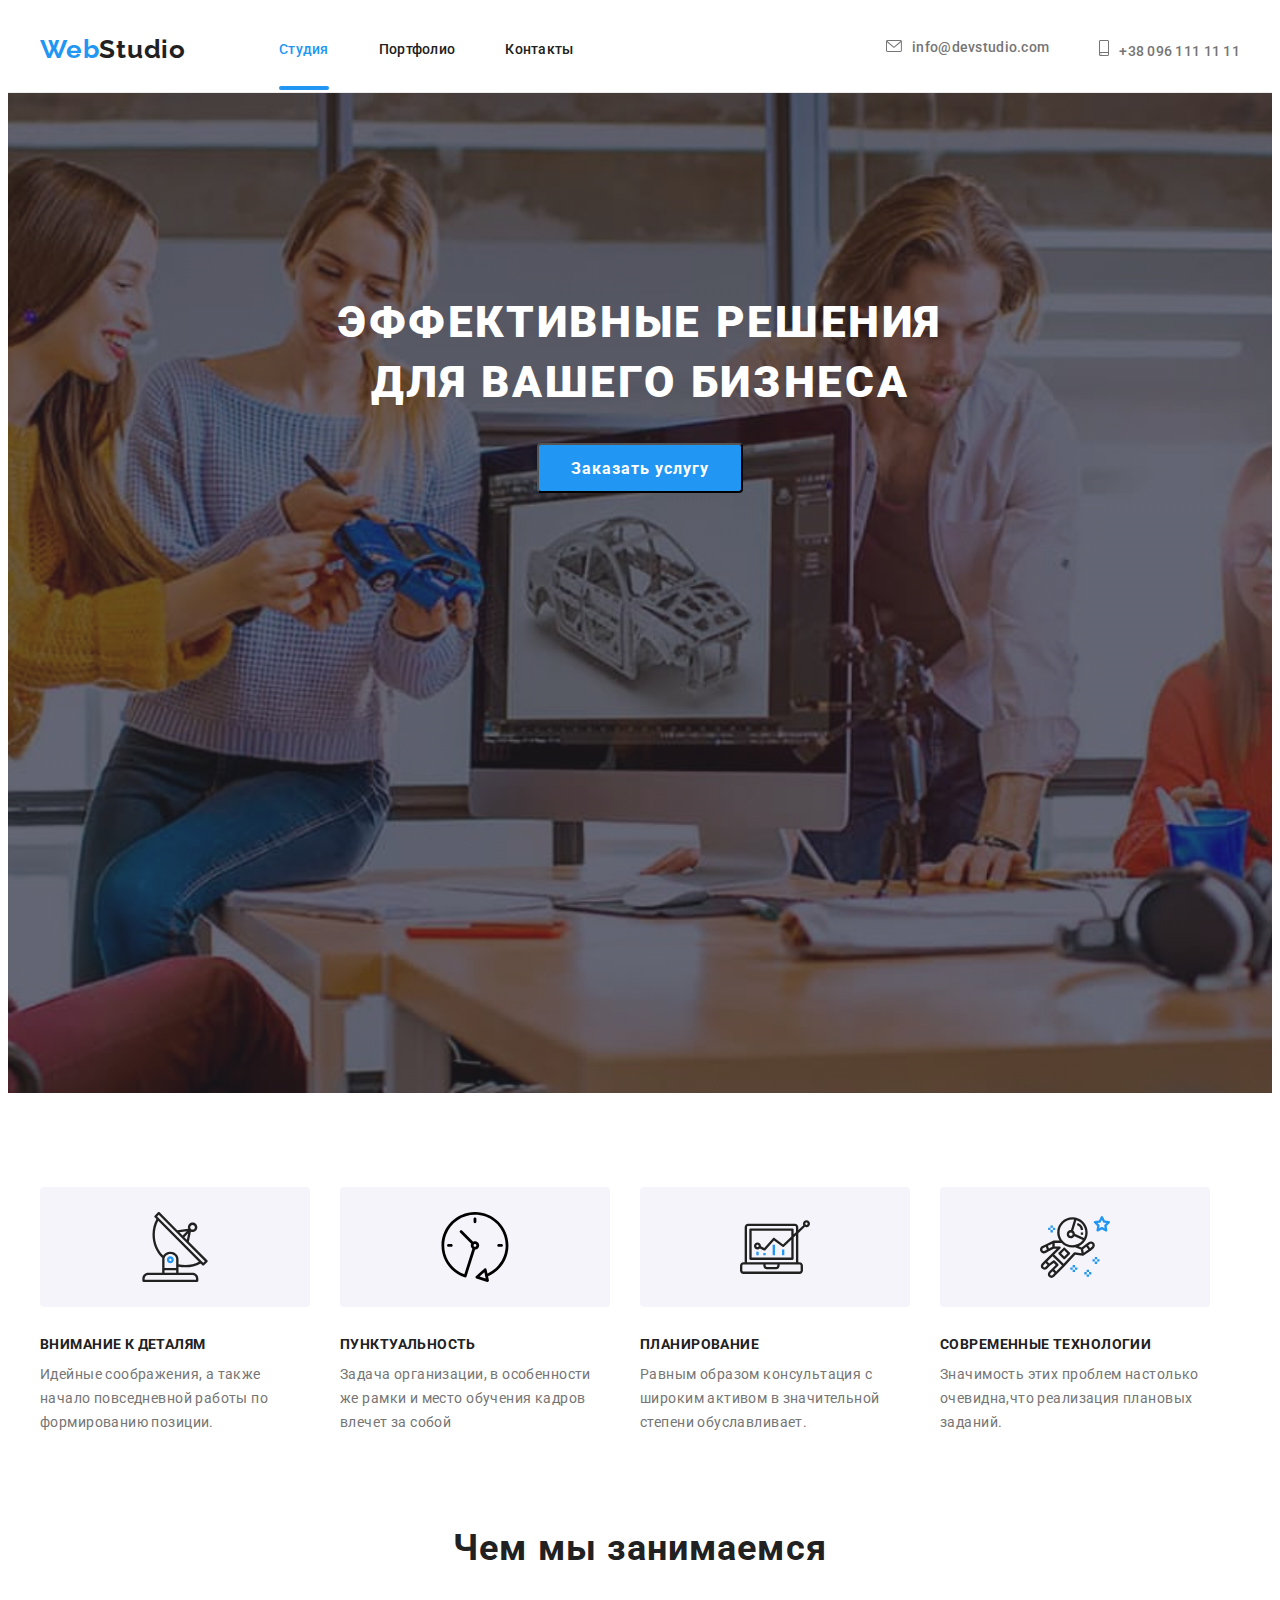
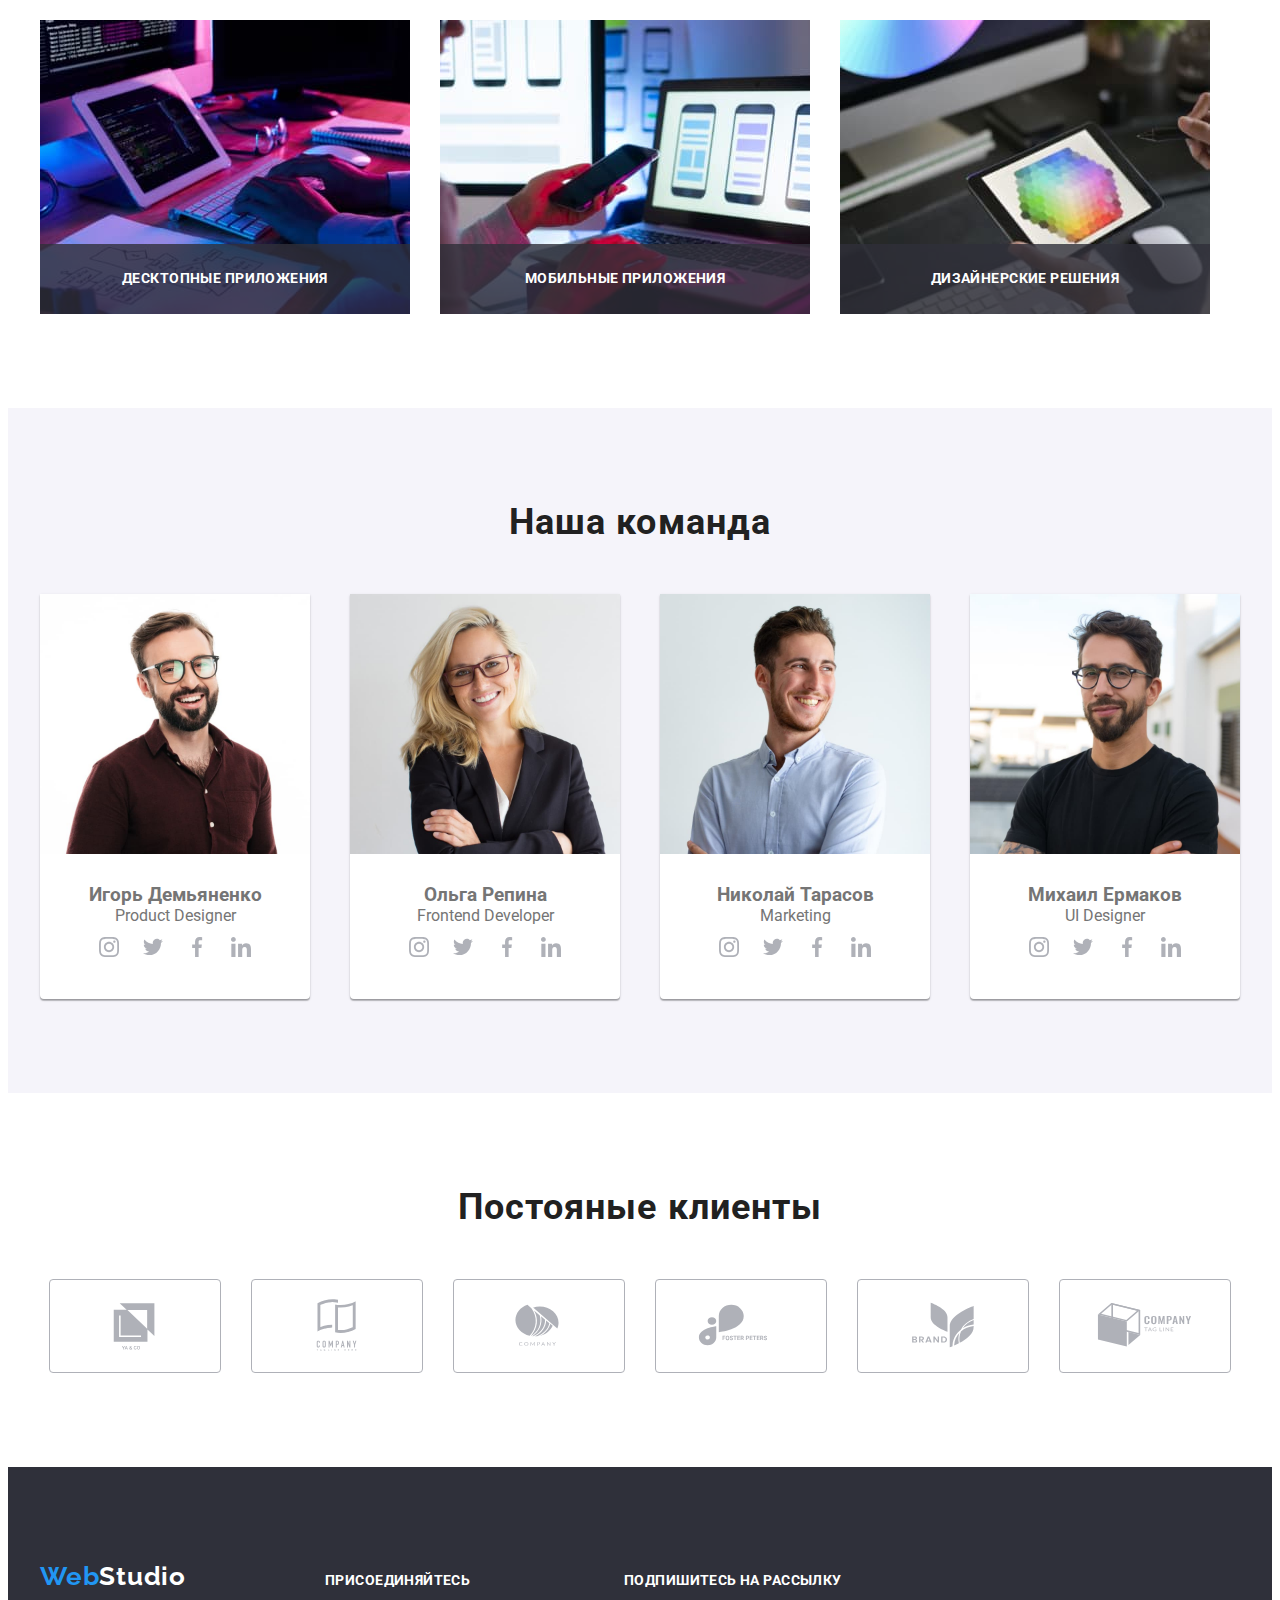
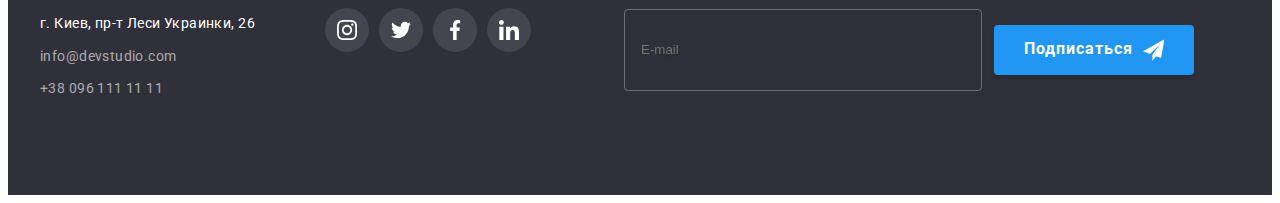
==== commit 13e4a4be: "Добавляет сас  синтаксис" ====
--- a/index.html
+++ b/index.html
@@ -21,7 +21,9 @@
       rel="stylesheet"
     />
 
-    <link rel="stylesheet" href="./css/styles.css" />
+   
+
+    <link rel="stylesheet" href="./css/main.css" />
   </head>
 
   <body>
@@ -524,7 +526,7 @@
     <!--Футер-->
 
     <footer class="footer section">
-      <div class="footer__container container">
+      <div class="footer__container--contacts container">
         <div>
           <a href="" class="logo logo--white"
             ><span class="logo--accent">Web</span>Studio</a
@@ -551,7 +553,7 @@
           </address>
         </div>
 
-        <div class="footer__socials">
+        <div class="footer__container--socials">
           <h3 class="footer__title--join">Присоединяйтесь</h3>
 
           <ul class="footer__list--socials list">
@@ -582,20 +584,20 @@
           </ul>
         </div>
 
-        <form class="subscribe-form-footer">
-          <p class="subscribe-title">Подпишитесь на рассылку</p>
-
-          <div class="subscribe">
+        <form class="footer__form--subscribe">
+          <p class="footer__title--subscribe">Подпишитесь на рассылку</p>
+
+          <div class="footer__container--subscribe">
             <input
-              class="footer-input"
+              class="footer__input--subscribe"
               type="email"
               name="user_email"
               placeholder="E-mail"
             />
 
-            <button class="button button--settings" type="submit">
+            <button class="button footer__button" type="submit">
               <span>Подписаться</span
-              ><svg class="icon-send-footer" width="24px" height="24px">
+              ><svg class="footer__icon-send" width="24px" height="24px">
                 <use href="./images/icon.svg.svg#icon-send"></use>
               </svg>
             </button>
--- a/css/main.css
+++ b/css/main.css
@@ -0,0 +1,880 @@
+:root {
+  --primary-text-color: #757575;
+  --main-background-color: #ffffff;
+  --secondary-white-background: #e5e5e5;
+  --tertiary-white-background: #f5f4fa;
+  --title-text-color: #212121;
+  --accent-color: #2196f3;
+  --dark-background: #2f303a;
+  --secondary-text-color: rgba(255, 255, 255, 0.6);
+}
+
+p,
+h1,
+h2,
+h3,
+h4,
+h5,
+h6 {
+  margin: 0;
+}
+
+ul {
+  margin: 0;
+  padding: 0;
+}
+
+img {
+  display: block;
+}
+
+.header {
+  background-color: var(--main-background-color);
+  border-bottom: 1px solid #ececec;
+}
+
+.header__container {
+  display: flex;
+}
+
+.hero {
+  background-color: var(--dark-background);
+  text-align: center;
+  padding-top: 200px;
+  padding-bottom: 200px;
+  margin-left: auto;
+  margin-right: auto;
+  max-width: 1600px;
+  height: 600px;
+  background-image: linear-gradient(to right, rgba(47, 48, 58, 0.4), rgba(47, 48, 58, 0.4)), url(../images/hero-img.jpg);
+  background-repeat: no-repeat;
+  background-position: center;
+  background-size: cover;
+}
+
+.hero__title {
+  color: var(--main-background-color);
+  font-weight: 900;
+  font-size: 44px;
+  line-height: 1.36;
+  letter-spacing: 0.06em;
+  text-transform: uppercase;
+  margin-bottom: 30px;
+}
+
+.list {
+  list-style-type: none;
+}
+
+.link {
+  text-decoration: none;
+}
+
+.hidden {
+  display: none;
+}
+
+.current::after {
+  content: "";
+  width: 100%;
+  background-color: var(--accent-color);
+  height: 4px;
+  position: absolute;
+  left: 0;
+  bottom: 0;
+  border-radius: 2px;
+}
+
+.container {
+  width: 1200px;
+  padding-left: 15px;
+  padding-right: 15px;
+  margin: 0 auto;
+}
+
+.section {
+  padding-bottom: 94px;
+  padding-top: 94px;
+}
+
+.section-title {
+  color: var(--title-text-color);
+  font-weight: 700;
+  font-size: 36px;
+  line-height: 1.16;
+  letter-spacing: 0.03em;
+  margin-bottom: 50px;
+}
+
+.button {
+  font-family: inherit;
+  color: var(--main-background-color);
+  background-color: var(--accent-color);
+  font-weight: 700;
+  font-size: 16px;
+  line-height: 1.8;
+  letter-spacing: 0.06em;
+  cursor: pointer;
+  border-radius: 4px;
+  padding: 10px 32px;
+  min-width: 200px;
+  height: 50px;
+}
+
+.modal__checkbox--visually-hidden {
+  position: absolute;
+  white-space: nowrap;
+  width: 1px;
+  height: 1px;
+  overflow: hidden;
+  border: 0;
+  padding: 0;
+  clip: rect(0 0 0 0);
+  clip-path: inset(50%);
+  margin: -1px;
+}
+
+.modal {
+  min-height: 581px;
+  width: 528px;
+  background-color: var(--main-background-color);
+  box-shadow: 0px 1px 3px rgba(0, 0, 0, 0.12), 0px 1px 1px rgba(0, 0, 0, 0.14), 0px 2px 1px rgba(0, 0, 0, 0.2);
+  border-radius: 4px;
+  top: 50%;
+  left: 50%;
+  transform: translate(-50%, -50%) scale(1);
+  transition: transform 500ms;
+  position: absolute;
+  padding: 40px;
+}
+
+.modal__close-button {
+  width: 30px;
+  height: 30px;
+  border-radius: 50%;
+  background: #ffffff;
+  border: 1px solid rgba(0, 0, 0, 0.1);
+  position: absolute;
+  top: 8px;
+  right: 8px;
+  padding: 0;
+  cursor: pointer;
+}
+
+.modal__close-icon {
+  width: 18px;
+  height: 18px;
+  fill: #000000;
+  transition-property: fill;
+}
+
+.modal__close-button .modal__close-icon:hover,
+.modal__close-button .modal__close-icon:focus {
+  fill: var(--accent-color);
+}
+
+textarea {
+  resize: none;
+  font-weight: 400;
+  font-size: 12px;
+  line-height: 1.16;
+  letter-spacing: 0.01em;
+  color: var(--primary-text-color);
+  width: 100%;
+  height: 120px;
+  border: 1px solid rgba(33, 33, 33, 0.2);
+  border-radius: 4px;
+  padding: 12px 16px;
+}
+
+.modal__form-title {
+  font-weight: 700;
+  font-size: 20px;
+  line-height: 1.15;
+  text-align: center;
+  letter-spacing: 0.03em;
+  color: var(--title-text-color);
+  margin-bottom: 12px;
+}
+
+.modal__form-label {
+  font-weight: 400;
+  font-size: 12px;
+  line-height: 1.16;
+  letter-spacing: 0.01em;
+  color: var(--primary-text-color);
+  margin-bottom: 4px;
+  display: block;
+}
+
+.modal__agreement {
+  font-weight: 400;
+  font-size: 14px;
+  line-height: 1.7;
+  letter-spacing: 0.03em;
+  color: var(--primary-text-color);
+}
+
+.modal__agreement .modal__check {
+  width: 16px;
+  height: 15px;
+  border: 2px solid black;
+  border-radius: 2px;
+}
+
+.modal__check-icon {
+  fill: transparent;
+}
+
+.modal__checkbox:checked + .modal__agreement svg {
+  fill: var(--main-background-color);
+}
+
+.modal__checkbox:checked + .modal__agreement .modal__check {
+  background-color: var(--accent-color);
+  border: none;
+}
+
+.modal__submit-btn {
+  font-family: inherit;
+  color: var(--main-background-color);
+  background-color: var(--accent-color);
+  font-weight: 700;
+  font-size: 16px;
+  line-height: 1.8;
+  letter-spacing: 0.06em;
+  cursor: pointer;
+  border-radius: 4px;
+  padding: 10px 55px;
+  width: 200px;
+  height: 50px;
+  box-shadow: 0px 4px 4px rgba(0, 0, 0, 0.15);
+  border-radius: 4px;
+  border-color: transparent;
+  margin-top: 30px;
+}
+
+.modal__form-input {
+  width: 100%;
+  height: 40px;
+  border: 1px solid rgba(33, 33, 33, 0.2);
+  border-radius: 4px;
+  padding-left: 40px;
+  cursor: pointer;
+  transition-property: border-color;
+  outline: none;
+}
+
+.modal__form-input:hover, .modal__form-input:focus {
+  border-color: var(--accent-color);
+}
+
+.modal__term-link {
+  color: var(--accent-color);
+}
+
+.modal__form-field.modal__form-field--feedback {
+  margin-bottom: 20px;
+}
+
+.modal__form-field {
+  position: relative;
+  margin-bottom: 10px;
+}
+
+.modal__decoration-icon {
+  position: absolute;
+  top: 29px;
+  left: 12px;
+}
+
+.modal__form-input:focus + .modal__decoration-icon {
+  fill: var(--accent-color);
+}
+
+.modal__bottom-form {
+  flex-wrap: wrap;
+}
+
+.modal__check {
+  margin-right: 7px;
+}
+
+.logo {
+  font-family: Raleway, serif;
+  font-weight: 700;
+  font-size: 26px;
+  line-height: 1.2;
+  letter-spacing: 0.03em;
+  text-decoration: none;
+}
+
+.logo--black {
+  color: var(--title-text-color);
+  padding-top: 24px;
+  padding-bottom: 25px;
+  display: inline-block;
+  margin-right: 93px;
+}
+
+.logo--white {
+  color: var(--main-background-color);
+  display: inline-block;
+  margin-bottom: 20px;
+}
+
+.logo--accent {
+  color: var(--accent-color);
+}
+
+.contacts {
+  display: flex;
+  margin-left: auto;
+  align-items: center;
+}
+
+.contact-info {
+  font-weight: 500;
+  font-size: 14px;
+  line-height: 1.14;
+  letter-spacing: 0.02em;
+  display: flex;
+}
+
+.contact-info__icon--mail,
+.contact-info__icon--tel {
+  fill: var(--primary-text-color);
+  margin-right: 10px;
+  transition-property: fill;
+}
+
+.contact-info .contact-info__item + .contact-info__item {
+  margin-left: 50px;
+}
+
+.contact-info__link:hover .contact-info__icon--mail,
+.contact-info__link:focus .contact-info__icon--mail {
+  fill: var(--accent-color);
+}
+
+.contact-info__link:hover .contact-info__icon--tel,
+.contact-info__link:focus .contact-info__icon--tel {
+  fill: var(--accent-color);
+}
+
+.contact-info__link {
+  color: var(--primary-text-color);
+  text-decoration-line: none;
+  padding-top: 32px;
+  padding-bottom: 32px;
+  display: inline-block;
+  transition-property: color;
+}
+
+.contact-info__link:hover, .contact-info__link:focus {
+  color: var(--accent-color);
+}
+
+.site-nav {
+  color: var(--title-text-color);
+  font-weight: 500;
+  font-size: 14px;
+  line-height: 1.14;
+  letter-spacing: 0.02em;
+  text-decoration: none;
+  display: flex;
+  transition-property: color;
+}
+
+.site-nav__link {
+  color: var(--title-text-color);
+}
+
+.navigation {
+  display: flex;
+  align-items: center;
+}
+
+.site-nav .site-nav__item + .site-nav__item {
+  margin-left: 50px;
+}
+
+.site-nav__link {
+  padding-top: 32px;
+  padding-bottom: 32px;
+  display: inline-block;
+}
+
+.site-nav .site-nav__link:hover,
+.site-nav .site-nav__link:focus {
+  color: var(--accent-color);
+}
+
+.site-nav .site-nav__link.current {
+  color: var(--accent-color);
+  position: relative;
+}
+
+.page-filter {
+  display: flex;
+  justify-content: center;
+  margin-bottom: 50px;
+}
+
+.page-filter .page-filter__item + .page-filter__item {
+  margin-left: 8px;
+}
+
+.page-filter__button {
+  font-family: inherit;
+  color: var(--title-text-color);
+  font-weight: 500;
+  font-size: 16px;
+  line-height: 1.6;
+  letter-spacing: 0.03em;
+  border-radius: 4px;
+  padding: 6px 22px;
+  background-color: var(--tertiary-white-background);
+  border-color: transparent;
+  cursor: pointer;
+  transition-property: background-color, color, box-shadow;
+}
+
+.page-filter__button:hover, .page-filter__button:focus {
+  color: var(--main-background-color);
+  background-color: var(--accent-color);
+  box-shadow: 0px 3px 1px rgba(0, 0, 0, 0.1), 0px 1px 2px rgba(0, 0, 0, 0.08), 0px 2px 2px rgba(0, 0, 0, 0.12);
+}
+
+body {
+  font-family: Roboto, sans-serif;
+  color: var(--primary-text-color);
+}
+
+.main {
+  background-color: var(--main-background-color);
+}
+
+.backdrop {
+  width: 100vw;
+  height: 100vh;
+  background-color: rgba(0, 0, 0, 0.2);
+  position: fixed;
+  top: 0;
+  transition: opacity 500ms, visibility 500ms;
+}
+
+.backdrop--is-hidden {
+  opacity: 0;
+  visibility: hidden;
+  pointer-events: none;
+}
+
+.backdrop--is-hidden .modal {
+  transform: scale(0.7);
+}
+
+.features__list {
+  display: flex;
+}
+
+.features__title {
+  color: var(--title-text-color);
+  line-height: 1.14;
+  text-transform: uppercase;
+  margin-bottom: 10px;
+}
+
+.features__description {
+  color: var(--primary-text-color);
+  font-size: 14px;
+  line-height: 1.7;
+  letter-spacing: 0.03em;
+}
+
+.features__item {
+  margin-right: 30px;
+  width: 270px;
+  display: flex;
+  flex-wrap: wrap;
+  align-content: center;
+}
+
+.features__item:nth-child(4n) {
+  margin-right: 0;
+}
+
+.features__title--hidden {
+  display: none;
+}
+
+.features__thumb {
+  width: 270px;
+  height: 120px;
+  border-radius: 4px;
+  background-color: var(--tertiary-white-background);
+  margin-bottom: 30px;
+}
+
+.footer__button {
+  box-shadow: 0px 4px 4px rgba(0, 0, 0, 0.15);
+  border-color: transparent;
+  padding: 10px 28px;
+}
+
+.footer__form--subscribe {
+  margin-left: 93px;
+  width: 570px;
+}
+
+.footer__input--subscribe {
+  margin-right: 12px;
+  width: 100%;
+  height: 50px;
+  background-color: transparent;
+  border: 1px solid rgba(255, 255, 255, 0.3);
+  filter: drop-shadow(0px 4px 4px rgba(0, 0, 0, 0.15));
+  border-radius: 4px;
+  padding-top: 15px;
+  padding-bottom: 15px;
+  padding-left: 16px;
+  padding-right: auto;
+}
+
+.footer__icon-send {
+  margin-left: 10px;
+}
+
+.footer__title--subscribe {
+  line-height: 1.14;
+  text-transform: uppercase;
+  color: var(--main-background-color);
+  margin-bottom: 20px;
+}
+
+.footer-input {
+  color: var(--main-background-color);
+}
+
+.footer__link--white {
+  color: var(--main-background-color);
+  transition-property: color;
+}
+
+.footer__link--white:hover, .footer__link--white:focus {
+  color: var(--accent-color);
+}
+
+.footer__link {
+  color: var(--secondary-text-color);
+  transition-property: color;
+}
+
+.footer__link:hover, .footer__link:focus {
+  color: var(--accent-color);
+}
+
+.footer__list .footer__item + .footer__item {
+  margin-top: 9px;
+}
+
+.footer__item {
+  font-weight: 400;
+  font-size: 14px;
+  line-height: 1.7;
+  letter-spacing: 0.03em;
+  font-style: normal;
+}
+
+.footer__list--socials {
+  display: flex;
+  justify-content: center;
+}
+
+.footer__link--socials {
+  width: 44px;
+  height: 44px;
+  background-color: rgba(255, 255, 255, 0.1);
+  border-radius: 50%;
+  cursor: pointer;
+  transition-property: background-color;
+}
+
+.footer__link--socials:hover, .footer__link--socials:hover {
+  background-color: var(--accent-color);
+}
+
+.footer__item--socials + .footer__item--socials {
+  margin-left: 10px;
+}
+
+.footer__icon--socials {
+  fill: var(--main-background-color);
+}
+
+.footer__container--socials {
+  display: flex;
+  align-items: flex-start;
+  flex-direction: column;
+  margin-left: 70px;
+}
+
+.footer__title--join {
+  margin-bottom: 20px;
+  line-height: 16px;
+  text-transform: uppercase;
+  color: var(--main-background-color);
+}
+
+.footer__container--contacts {
+  display: flex;
+  align-items: baseline;
+}
+
+.footer {
+  background-color: var(--dark-background);
+}
+
+.logo-link-footer {
+  color: var(--main-background-color);
+  text-decoration-line: none;
+}
+
+.clients__link {
+  width: 170px;
+  height: 92px;
+  background-color: var(--main-background-color);
+  border-radius: 4px;
+  border: 1px solid #afb1b8;
+  cursor: pointer;
+  transition-property: border-color;
+}
+
+.clients__link:hover, .clients__link:focus {
+  border-color: var(--accent-color);
+}
+
+.clients__list {
+  display: flex;
+  justify-content: center;
+}
+
+.clients__item + .clients__item {
+  margin-left: 30px;
+}
+
+.clients__icon {
+  fill: #afb1b8;
+  transition-property: fill;
+}
+
+.clients__link:hover .clients__icon,
+.clients__link:focus .clients__icon {
+  fill: var(--accent-color);
+}
+
+.clients {
+  text-align: center;
+}
+
+.work {
+  background-color: var(--main-background-color);
+  padding-top: 0;
+  text-align: center;
+}
+
+.work__list {
+  display: flex;
+}
+
+.work__item {
+  margin-right: 30px;
+  position: relative;
+}
+
+.work__item:nth-child(3n) {
+  margin-right: 0;
+}
+
+.work__img,
+.teamplayers__img,
+.portfolio-project__image {
+  width: 100%;
+  height: auto;
+}
+
+.work__toptext-container {
+  width: 370px;
+  height: 70px;
+  position: absolute;
+  bottom: 0;
+  background-color: rgba(47, 48, 58, 0.8);
+}
+
+.work__toptext {
+  line-height: 1.14;
+  text-transform: uppercase;
+  color: var(--main-background-color);
+}
+
+.teamplayers {
+  background-color: var(--tertiary-white-background);
+  text-align: center;
+}
+
+.teamplayers__link--socials {
+  width: 44px;
+  height: 44px;
+  background-color: var(--main-background-color);
+  border-radius: 50%;
+  transition-property: background-color;
+}
+
+.teamplayers__link--socials:hover, .teamplayers__link--socials:focus {
+  background-color: var(--accent-color);
+  cursor: pointer;
+}
+
+.teamplayers__list--socials {
+  display: flex;
+  justify-content: center;
+}
+
+.teamplayers__icon--socials {
+  fill: #afb1b8;
+  transition-property: fill;
+}
+
+.teamplayers__link--socials:hover .teamplayers__icon--socials,
+.teamplayers__link--socials:focus .teamplayers__icon--socials {
+  fill: var(--main-background-color);
+}
+
+.teamplayers__profile {
+  padding-top: 30px;
+  padding-bottom: 30px;
+}
+
+.teamplayers__item {
+  border-radius: 0px 0px 4px 4px;
+  background: #ffffff;
+  box-shadow: 0px 1px 3px rgba(0, 0, 0, 0.12), 0px 1px 1px rgba(0, 0, 0, 0.14), 0px 2px 1px rgba(0, 0, 0, 0.2);
+  margin-right: 30px;
+}
+
+.teamplayers__item + .teamplayers__item {
+  margin-left: 10px;
+}
+
+.teamplayers__item:nth-child(4n) {
+  margin-right: 0;
+}
+
+.teamplayers__list {
+  display: flex;
+}
+
+.teamplayer__name {
+  color: var(--title-text-color);
+  font-weight: 500;
+  margin-bottom: 10px;
+}
+
+.teamplayer__position {
+  color: var(--primary-text-color);
+  margin-bottom: 16px;
+}
+
+.portfolio-project {
+  display: flex;
+  flex-wrap: wrap;
+}
+
+.portfolio-project__description {
+  padding: 20px 24px;
+  border-bottom: 1px solid #eeeeee;
+}
+
+.portfolio-project__link {
+  display: block;
+  cursor: pointer;
+  transition-property: box-shadow;
+}
+
+.portfolio-project__link:hover {
+  box-shadow: 0px 1px 1px rgba(0, 0, 0, 0.12), 0px 4px 4px rgba(0, 0, 0, 0.06), 1px 4px 6px rgba(0, 0, 0, 0.16);
+}
+
+.portfolio-project__item {
+  margin-right: 30px;
+  margin-bottom: 30px;
+}
+
+.portfolio-project__item:nth-child(3n) {
+  margin-right: 0;
+}
+
+.portfolio-project__title {
+  color: var(--title-text-color);
+  font-weight: 700;
+  font-size: 18px;
+  line-height: 2;
+  letter-spacing: 0.06em;
+}
+
+.portfolio-project__type {
+  color: var(--primary-text-color);
+  font-size: 16px;
+  line-height: 1.8;
+  letter-spacing: 0.03em;
+}
+
+.portfolio-project__wrap {
+  position: relative;
+  overflow: hidden;
+}
+
+.portfolio-project__toptext {
+  position: absolute;
+  top: 0;
+  left: 0;
+  background-color: rgba(33, 150, 243, 0.9);
+  color: var(--main-background-color);
+  font-weight: 400;
+  font-size: 18px;
+  line-height: 1.55;
+  letter-spacing: 0.03em;
+  padding: 63px 24px;
+  height: 100%;
+  transform: translateY(101%);
+  transition: transform 250ms linear;
+}
+
+.portfolio-project__link:hover .portfolio-project__toptext {
+  transform: translateY(0);
+}
+
+.modal__close-icon, .modal__form-input, .contact-info__icon--mail,
+.contact-info__icon--tel, .contact-info__link, .site-nav, .page-filter__button, .footer__link--white, .footer__link, .footer__link--socials, .clients__link, .clients__icon, .teamplayers__link--socials, .teamplayers__icon--socials, .portfolio-project__link {
+  transition-duration: 250ms;
+  transition-timing-function: cubic-bezier(0.4, 0, 0.2, 1);
+}
+
+.modal__close-button, .modal__agreement, .modal__bottom-form, .modal__check, .features__thumb, .footer__button, .footer__container--subscribe, .footer__link--socials, .clients__link, .work__toptext-container, .teamplayers__link--socials {
+  justify-content: center;
+  align-items: center;
+  display: flex;
+}
+
+.teamplayer__name, .teamplayer__position {
+  font-size: 16px;
+  letter-spacing: 0.03em;
+  line-height: 1.19;
+}
+
+.features__title, .footer__title--subscribe, .footer__title--join, .work__toptext {
+  font-weight: 700;
+  font-size: 14px;
+  letter-spacing: 0.03em;
+}
+/*# sourceMappingURL=main.css.map */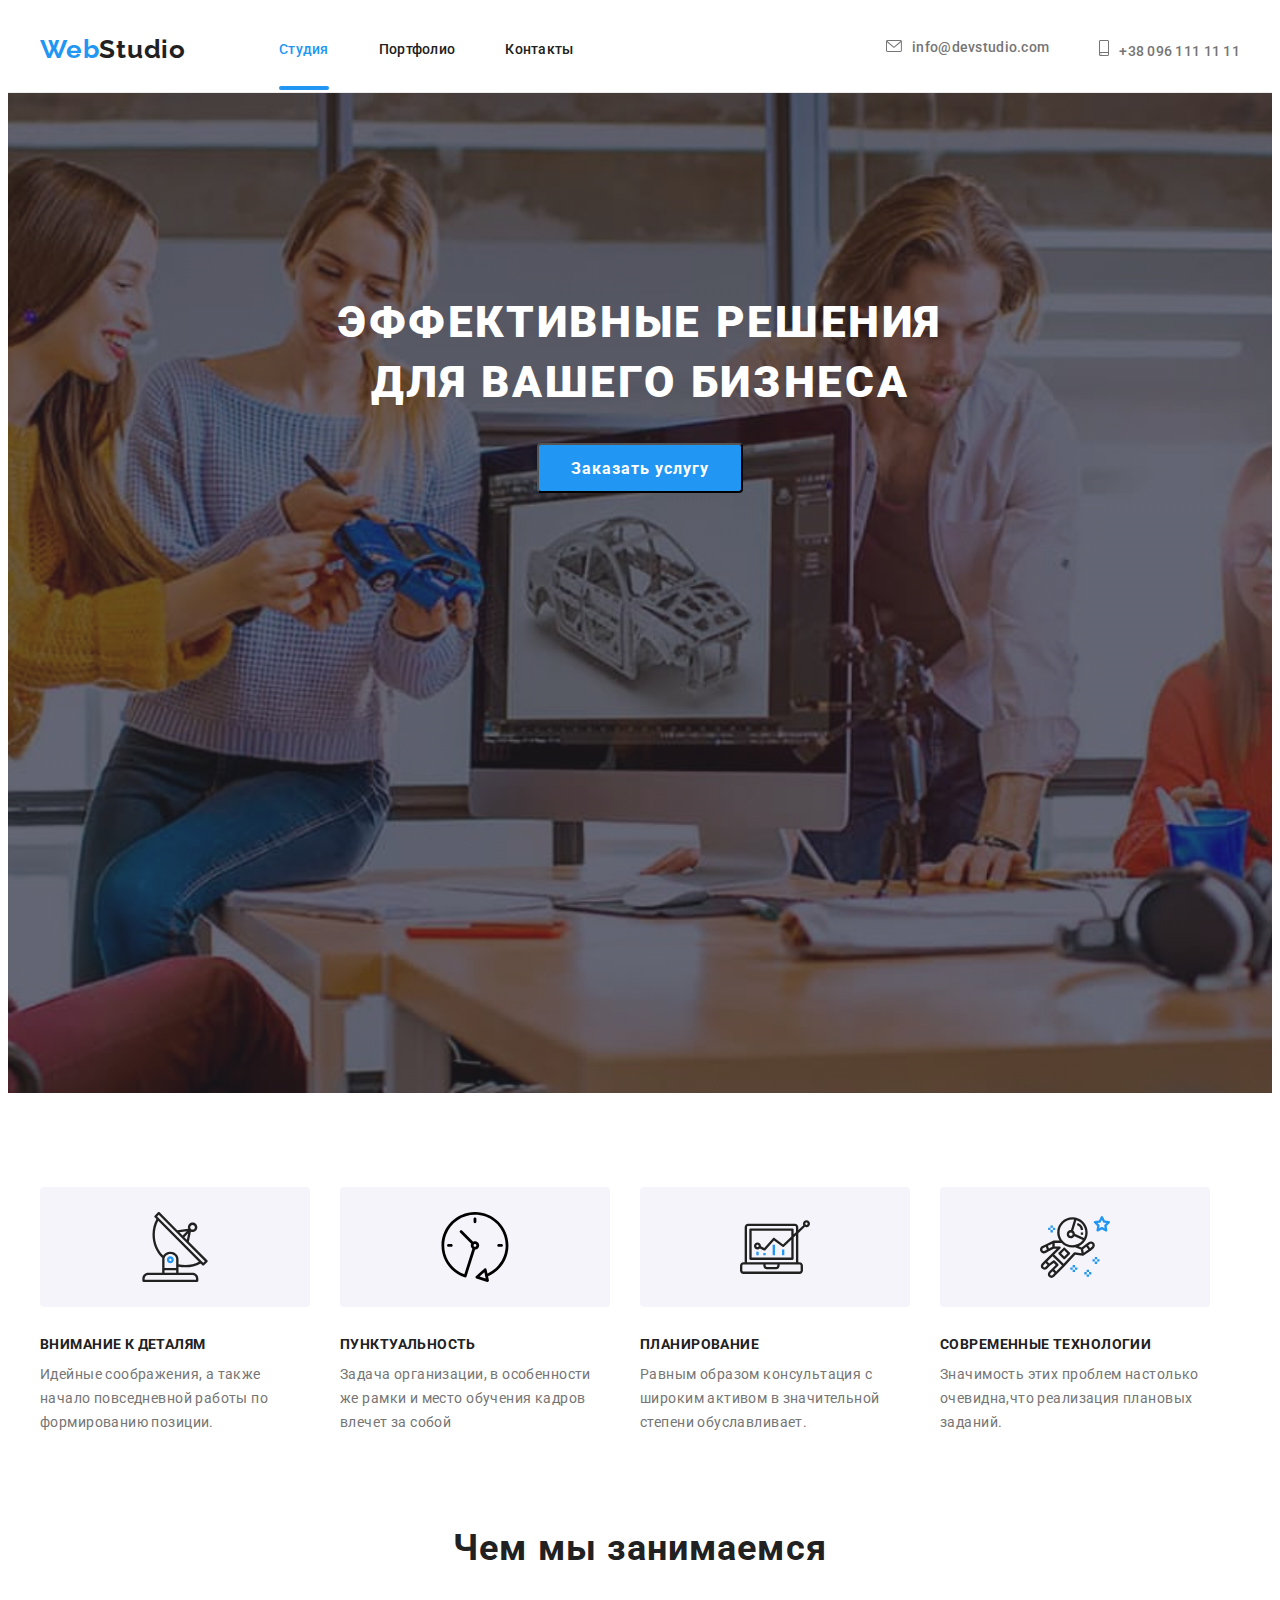
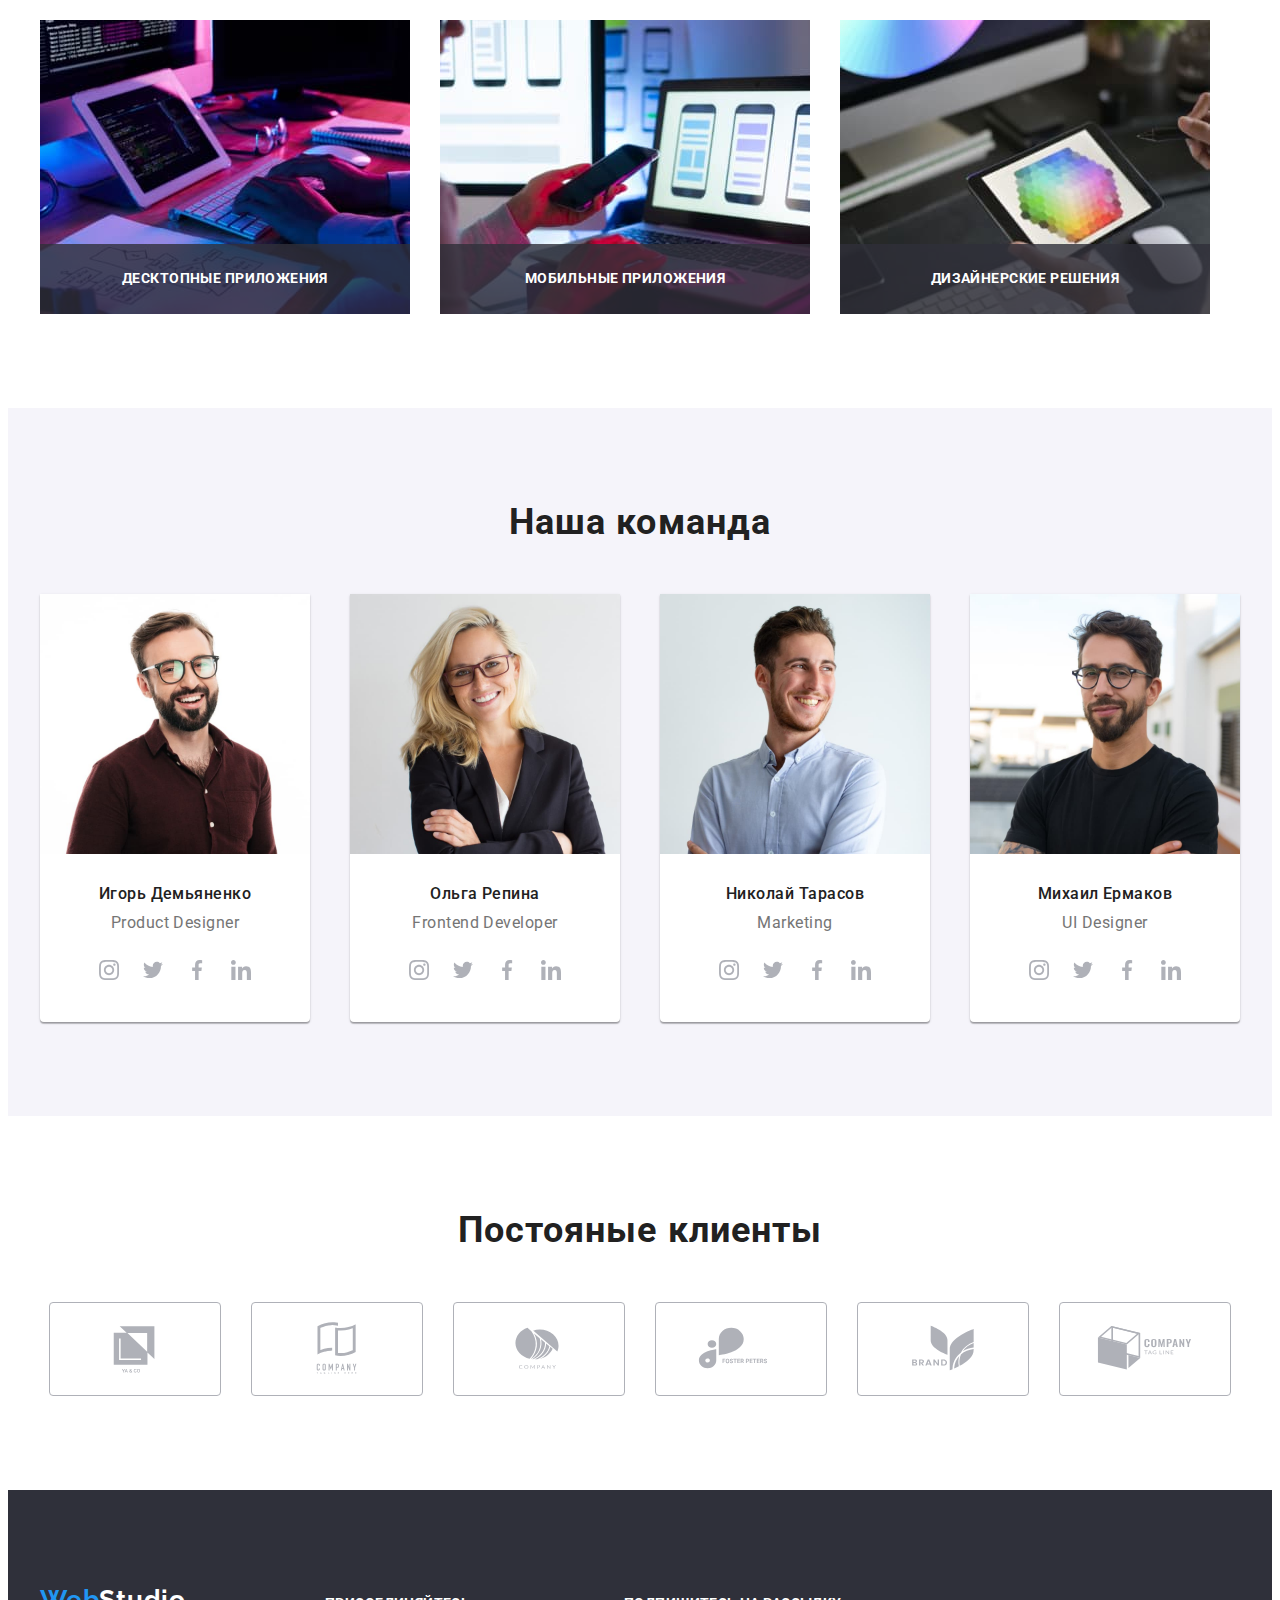
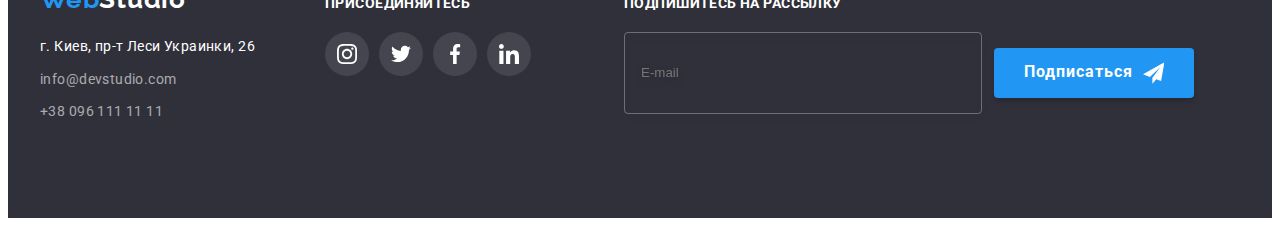
==== commit 81fcf930: "Добавляет путь к файлу стилей" ====
--- a/index.html
+++ b/index.html
@@ -23,7 +23,7 @@
 
    
 
-    <link rel="stylesheet" href="./css/main.css" />
+    <link rel="stylesheet" href="./css/main.min.css" />
   </head>
 
   <body>
--- a/css/main.min.css
+++ b/css/main.min.css
@@ -0,0 +1,2 @@
+:root{--primary-text-color: #757575;--main-background-color: #ffffff;--secondary-white-background: #e5e5e5;--tertiary-white-background: #f5f4fa;--title-text-color: #212121;--accent-color: #2196f3;--dark-background: #2f303a;--secondary-text-color: rgba(255, 255, 255, 0.6)}p,h1,h2,h3,h4,h5,h6{margin:0}ul{margin:0;padding:0}img{display:block}.header{background-color:var(--main-background-color);border-bottom:1px solid #ececec}.header__container{display:flex}.hero{background-color:var(--dark-background);text-align:center;padding-top:200px;padding-bottom:200px;margin-left:auto;margin-right:auto;max-width:1600px;height:600px;background-image:linear-gradient(to right, rgba(47,48,58,0.4), rgba(47,48,58,0.4)),url(../images/hero-img.jpg);background-repeat:no-repeat;background-position:center;background-size:cover}.hero__title{color:var(--main-background-color);text-transform:uppercase;margin-bottom:30px;font-weight:900;font-size:44px;line-height:1.36;letter-spacing:.06em}.list{list-style-type:none}.link{text-decoration:none}.hidden{display:none}.current::after{content:"";width:100%;background-color:var(--accent-color);height:4px;position:absolute;left:0;bottom:0;border-radius:2px}.container{width:1200px;padding-left:15px;padding-right:15px;margin:0 auto}.section{padding-bottom:94px;padding-top:94px}.section-title{color:var(--title-text-color);font-weight:700;font-size:36px;line-height:1.16;letter-spacing:0.03em;margin-bottom:50px}.button{font-family:inherit;color:var(--main-background-color);background-color:var(--accent-color);font-weight:700;font-size:16px;line-height:1.8;letter-spacing:0.06em;cursor:pointer;border-radius:4px;padding:10px 32px;min-width:200px;height:50px}.modal__checkbox--visually-hidden{position:absolute;white-space:nowrap;width:1px;height:1px;overflow:hidden;border:0;padding:0;clip:rect(0 0 0 0);clip-path:inset(50%);margin:-1px}.modal{min-height:581px;width:528px;background-color:var(--main-background-color);box-shadow:0px 1px 3px rgba(0,0,0,0.12),0px 1px 1px rgba(0,0,0,0.14),0px 2px 1px rgba(0,0,0,0.2);border-radius:4px;top:50%;left:50%;transform:translate(-50%, -50%) scale(1);transition:transform 500ms;position:absolute;padding:40px}.modal__close-button{width:30px;height:30px;border-radius:50%;background:#ffffff;border:1px solid rgba(0,0,0,0.1);position:absolute;top:8px;right:8px;padding:0;cursor:pointer}.modal__close-icon{width:18px;height:18px;fill:#000000;transition-property:fill}.modal__close-button .modal__close-icon:hover,.modal__close-button .modal__close-icon:focus{fill:var(--accent-color)}textarea{resize:none;color:var(--primary-text-color);width:100%;height:120px;border:1px solid rgba(33,33,33,0.2);border-radius:4px;padding:12px 16px;font-weight:400;font-size:12px;line-height:1.16;letter-spacing:.01em}.modal__form-title{text-align:center;color:var(--title-text-color);margin-bottom:12px;font-weight:700;font-size:20px;line-height:1.15;letter-spacing:.03em}.modal__form-label{color:var(--primary-text-color);margin-bottom:4px;display:block;font-weight:400;font-size:12px;line-height:1.16;letter-spacing:.01em}.modal__agreement{color:var(--primary-text-color);font-weight:400;font-size:14px;line-height:1.7;letter-spacing:.03em}.modal__agreement .modal__check{width:16px;height:15px;border:2px solid black;border-radius:2px}.modal__check-icon{fill:transparent}.modal__checkbox:checked+.modal__agreement svg{fill:var(--main-background-color)}.modal__checkbox:checked+.modal__agreement .modal__check{background-color:var(--accent-color);border:none}.modal__submit-btn{font-family:inherit;color:var(--main-background-color);background-color:var(--accent-color);cursor:pointer;border-radius:4px;padding:10px 55px;width:200px;height:50px;box-shadow:0px 4px 4px rgba(0,0,0,0.15);border-radius:4px;border-color:transparent;margin-top:30px;font-weight:700;font-size:16px;line-height:1.8;letter-spacing:.06em}.modal__form-input{width:100%;height:40px;border:1px solid rgba(33,33,33,0.2);border-radius:4px;padding-left:40px;cursor:pointer;outline:none;transition-property:border-color}.modal__form-input:hover,.modal__form-input:focus{border-color:var(--accent-color)}.modal__form-input:focus+.modal__decoration-icon{fill:var(--accent-color)}.modal__term-link{color:var(--accent-color)}.modal__form-field.modal__form-field--feedback{margin-bottom:20px}.modal__form-field{position:relative;margin-bottom:10px}.modal__decoration-icon{position:absolute;top:29px;left:12px}.modal__bottom-form{flex-wrap:wrap}.modal__check{margin-right:7px}.logo{font-family:Raleway, serif;text-decoration:none;font-weight:700;font-size:26px;line-height:1.2;letter-spacing:.03em}.logo--black{color:var(--title-text-color);padding-top:24px;padding-bottom:25px;display:inline-block;margin-right:93px}.logo--white{color:var(--main-background-color);display:inline-block;margin-bottom:20px}.logo--accent{color:var(--accent-color)}.contacts{display:flex;margin-left:auto;align-items:center}.contact-info{display:flex;font-weight:500;font-size:14px;line-height:1.14;letter-spacing:.02em}.contact-info__icon--mail,.contact-info__icon--tel{fill:var(--primary-text-color);margin-right:10px;transition-property:fill}.contact-info .contact-info__item+.contact-info__item{margin-left:50px}.contact-info__link{color:var(--primary-text-color);text-decoration-line:none;padding-top:32px;padding-bottom:32px;display:inline-block;transition-property:color}.contact-info__link:hover,.contact-info__link:focus{color:var(--accent-color)}.contact-info__link:hover .contact-info__icon--mail,.contact-info__link:focus .contact-info__icon--mail{fill:var(--accent-color)}.contact-info__link:hover .contact-info__icon--tel,.contact-info__link:focus .contact-info__icon--tel{fill:var(--accent-color)}.site-nav{color:var(--title-text-color);text-decoration:none;display:flex;transition-property:color;font-weight:500;font-size:14px;line-height:1.14;letter-spacing:.02em}.site-nav__link{color:var(--title-text-color)}.navigation{display:flex;align-items:center}.site-nav .site-nav__item+.site-nav__item{margin-left:50px}.site-nav__link{padding-top:32px;padding-bottom:32px;display:inline-block}.site-nav .site-nav__link:hover,.site-nav .site-nav__link:focus{color:var(--accent-color)}.site-nav .site-nav__link.current{color:var(--accent-color);position:relative}.page-filter{display:flex;justify-content:center;margin-bottom:50px}.page-filter .page-filter__item+.page-filter__item{margin-left:8px}.page-filter__button{font-family:inherit;color:var(--title-text-color);border-radius:4px;padding:6px 22px;background-color:var(--tertiary-white-background);border-color:transparent;cursor:pointer;transition-property:background-color, color, box-shadow;font-weight:500;font-size:16px;line-height:1.6;letter-spacing:.03em}.page-filter__button:hover,.page-filter__button:focus{color:var(--main-background-color);background-color:var(--accent-color);box-shadow:0px 3px 1px rgba(0,0,0,0.1),0px 1px 2px rgba(0,0,0,0.08),0px 2px 2px rgba(0,0,0,0.12)}body{font-family:Roboto, sans-serif;color:var(--primary-text-color)}.main{background-color:var(--main-background-color)}.backdrop{width:100vw;height:100vh;background-color:rgba(0,0,0,0.2);position:fixed;top:0;transition:opacity 500ms, visibility 500ms}.backdrop--is-hidden{opacity:0;visibility:hidden;pointer-events:none}.backdrop--is-hidden .modal{transform:scale(0.7)}.features__list{display:flex}.features__title{color:var(--title-text-color);text-transform:uppercase;margin-bottom:10px;font-weight:700;font-size:14px;line-height:1.14;letter-spacing:.03em}.features__description{color:var(--primary-text-color);font-size:14px;line-height:1.7;letter-spacing:.03em}.features__item{margin-right:30px;width:270px;display:flex;flex-wrap:wrap;align-content:center}.features__item:nth-child(4n){margin-right:0}.features__title--hidden{display:none}.features__thumb{width:270px;height:120px;border-radius:4px;background-color:var(--tertiary-white-background);margin-bottom:30px}.footer__button{box-shadow:0px 4px 4px rgba(0,0,0,0.15);border-color:transparent;padding:10px 28px}.footer__form--subscribe{margin-left:93px;width:570px}.footer__input--subscribe{margin-right:12px;width:100%;height:50px;background-color:transparent;border:1px solid rgba(255,255,255,0.3);filter:drop-shadow(0px 4px 4px rgba(0,0,0,0.15));border-radius:4px;padding-top:15px;padding-bottom:15px;padding-left:16px;padding-right:auto}.footer__icon-send{margin-left:10px}.footer__title--subscribe{text-transform:uppercase;color:var(--main-background-color);margin-bottom:20px;font-weight:700;font-size:14px;line-height:1.14;letter-spacing:.03em}.footer-input{color:var(--main-background-color)}.footer__link--white{color:var(--main-background-color);transition-property:color}.footer__link--white:hover,.footer__link--white:focus{color:var(--accent-color)}.footer__link{color:var(--secondary-text-color);transition-property:color}.footer__link:hover,.footer__link:focus{color:var(--accent-color)}.footer__list .footer__item+.footer__item{margin-top:9px}.footer__item{font-style:normal;font-weight:400;font-size:14px;line-height:1.7;letter-spacing:.03em}.footer__list--socials{display:flex;justify-content:center}.footer__link--socials{width:44px;height:44px;background-color:rgba(255,255,255,0.1);border-radius:50%;cursor:pointer;transition-property:background-color}.footer__link--socials:hover,.footer__link--socials:hover{background-color:var(--accent-color)}.footer__item--socials+.footer__item--socials{margin-left:10px}.footer__icon--socials{fill:var(--main-background-color)}.footer__container--socials{display:flex;align-items:flex-start;flex-direction:column;margin-left:70px}.footer__title--join{margin-bottom:20px;text-transform:uppercase;color:var(--main-background-color);font-weight:700;font-size:14px;line-height:1.14;letter-spacing:.03em}.footer__container--contacts{display:flex;align-items:baseline}.footer{background-color:var(--dark-background)}.logo-link-footer{color:var(--main-background-color);text-decoration-line:none}.clients__link{width:170px;height:92px;background-color:var(--main-background-color);border-radius:4px;border:1px solid #afb1b8;cursor:pointer;transition-property:border-color}.clients__link:hover,.clients__link:focus{border-color:var(--accent-color)}.clients__link:hover .clients__icon,.clients__link:focus .clients__icon{fill:var(--accent-color)}.clients__list{display:flex;justify-content:center}.clients__item+.clients__item{margin-left:30px}.clients__icon{fill:#afb1b8;transition-property:fill}.clients{text-align:center}.work{background-color:var(--main-background-color);padding-top:0;text-align:center}.work__list{display:flex}.work__item{margin-right:30px;position:relative}.work__item:nth-child(3n){margin-right:0}.work__img,.teamplayers__img,.portfolio-project__image{width:100%;height:auto}.work__toptext-container{width:370px;height:70px;position:absolute;bottom:0;background-color:rgba(47,48,58,0.8)}.work__toptext{text-transform:uppercase;color:var(--main-background-color);font-weight:700;font-size:14px;line-height:1.14;letter-spacing:.03em}.teamplayers{background-color:var(--tertiary-white-background);text-align:center}.teamplayers__link--socials{width:44px;height:44px;background-color:var(--main-background-color);border-radius:50%;transition-property:background-color}.teamplayers__link--socials:hover,.teamplayers__link--socials:focus{background-color:var(--accent-color);cursor:pointer}.teamplayers__link--socials:hover:hover .teamplayers__icon--socials,.teamplayers__link--socials:hover:focus .teamplayers__icon--socials,.teamplayers__link--socials:focus:hover .teamplayers__icon--socials,.teamplayers__link--socials:focus:focus .teamplayers__icon--socials{fill:var(--main-background-color)}.teamplayers__list--socials{display:flex;justify-content:center}.teamplayers__icon--socials{fill:#afb1b8;transition-property:fill}.teamplayers__profile{padding-top:30px;padding-bottom:30px}.teamplayers__item{border-radius:0px 0px 4px 4px;background:#ffffff;box-shadow:0px 1px 3px rgba(0,0,0,0.12),0px 1px 1px rgba(0,0,0,0.14),0px 2px 1px rgba(0,0,0,0.2);margin-right:30px}.teamplayers__item:nth-child(4n){margin-right:0}.teamplayers__item+.teamplayers__item{margin-left:10px}.teamplayers__list{display:flex}.teamplayers__name{color:var(--title-text-color);margin-bottom:10px;font-weight:500;font-size:16px;line-height:1.19;letter-spacing:.03em}.teamplayers__position{color:var(--primary-text-color);margin-bottom:16px;font-size:16px;line-height:1.19;letter-spacing:.03em}.portfolio-project{display:flex;flex-wrap:wrap}.portfolio-project__description{padding:20px 24px;border-bottom:1px solid #eeeeee}.portfolio-project__link{display:block;cursor:pointer;transition-property:box-shadow}.portfolio-project__link:hover{box-shadow:0px 1px 1px rgba(0,0,0,0.12),0px 4px 4px rgba(0,0,0,0.06),1px 4px 6px rgba(0,0,0,0.16)}.portfolio-project__item{margin-right:30px;margin-bottom:30px}.portfolio-project__item:nth-child(3n){margin-right:0}.portfolio-project__title{color:var(--title-text-color);font-weight:700;font-size:18px;line-height:2;letter-spacing:.06em}.portfolio-project__type{color:var(--primary-text-color);font-size:16px;line-height:1.8;letter-spacing:.03em}.portfolio-project__wrap{position:relative;overflow:hidden}.portfolio-project__toptext{position:absolute;top:0;left:0;background-color:rgba(33,150,243,0.9);color:var(--main-background-color);padding:63px 24px;height:100%;transform:translateY(101%);transition:transform 250ms linear;font-weight:400;font-size:18px;line-height:1.55;letter-spacing:.03em}.portfolio-project__link:hover .portfolio-project__toptext{transform:translateY(0)}.modal__close-icon,.modal__form-input,.contact-info__icon--mail,.contact-info__icon--tel,.contact-info__link,.site-nav,.page-filter__button,.footer__link--white,.footer__link,.footer__link--socials,.clients__link,.clients__icon,.teamplayers__link--socials,.teamplayers__icon--socials,.portfolio-project__link{transition-duration:250ms;transition-timing-function:cubic-bezier(0.4, 0, 0.2, 1)}.modal__close-button,.modal__agreement,.modal__bottom-form,.modal__check,.features__thumb,.footer__button,.footer__container--subscribe,.footer__link--socials,.clients__link,.work__toptext-container,.teamplayers__link--socials{justify-content:center;align-items:center;display:flex}
+/*# sourceMappingURL=main.min.css.map */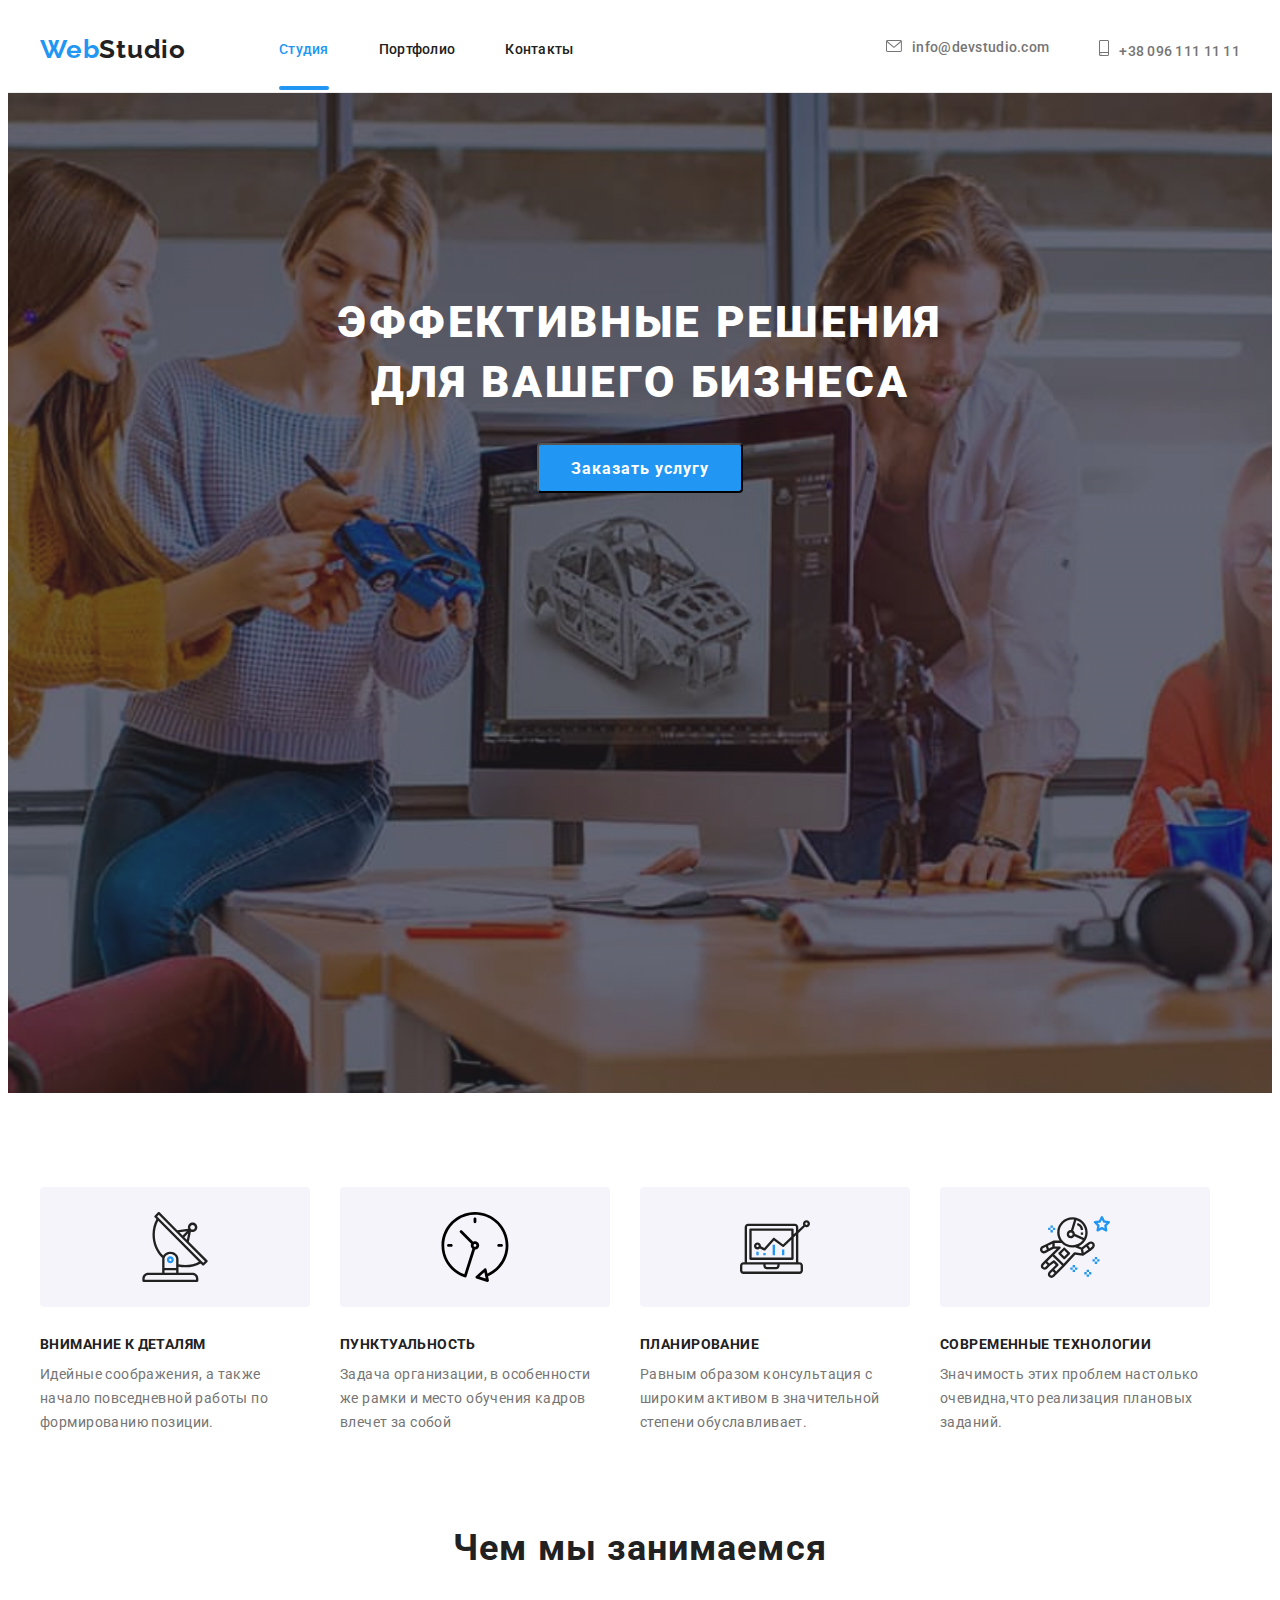
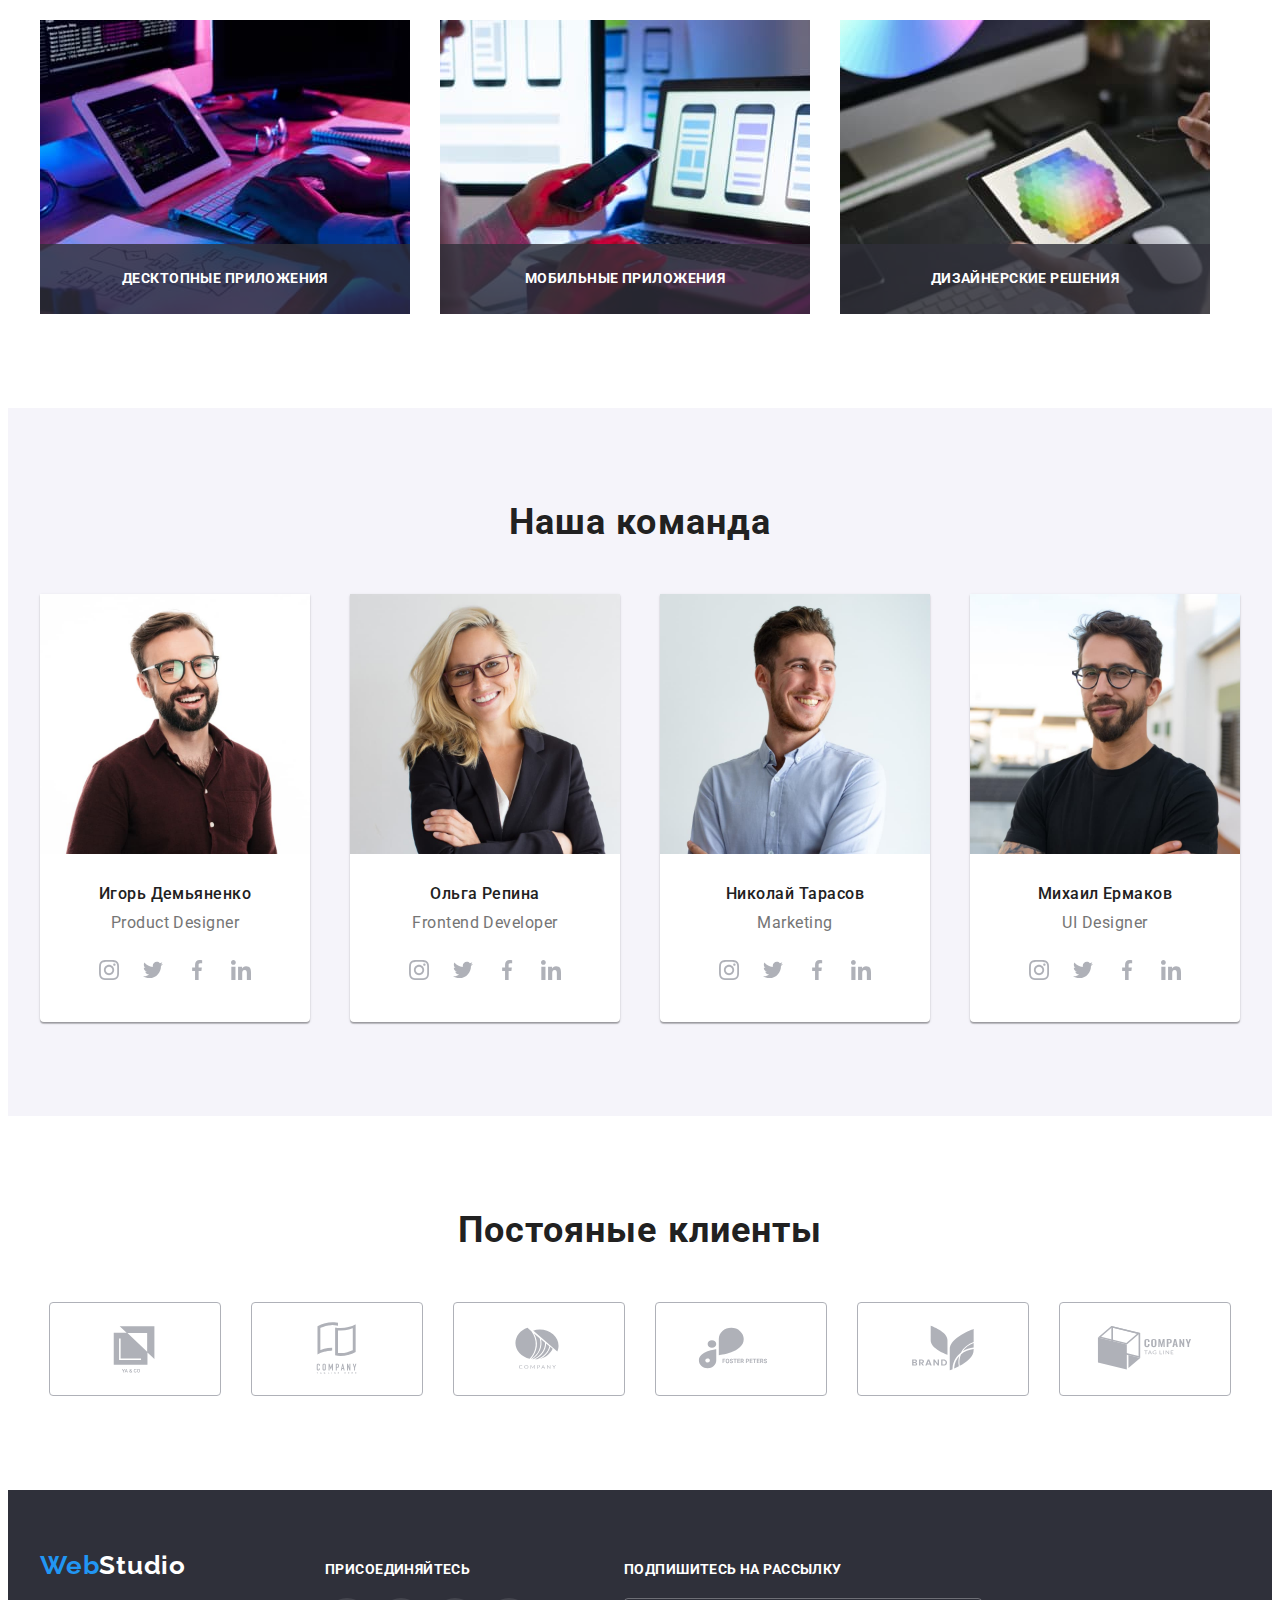
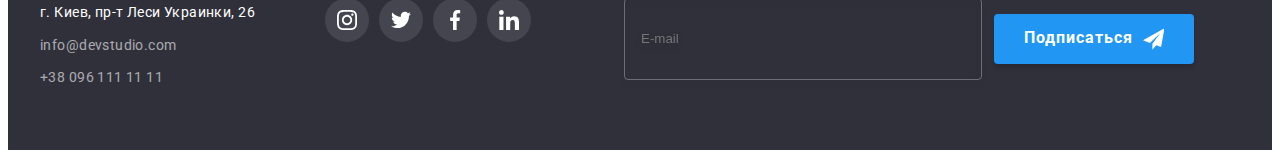
==== commit 56c74edd: "Добавляет поправки по дз" ====
--- a/index.html
+++ b/index.html
@@ -525,7 +525,7 @@
 
     <!--Футер-->
 
-    <footer class="footer section">
+    <footer class="footer footer__section">
       <div class="footer__container--contacts container">
         <div>
           <a href="" class="logo logo--white"
--- a/css/main.min.css
+++ b/css/main.min.css
@@ -1,2 +1,2 @@
-:root{--primary-text-color: #757575;--main-background-color: #ffffff;--secondary-white-background: #e5e5e5;--tertiary-white-background: #f5f4fa;--title-text-color: #212121;--accent-color: #2196f3;--dark-background: #2f303a;--secondary-text-color: rgba(255, 255, 255, 0.6)}p,h1,h2,h3,h4,h5,h6{margin:0}ul{margin:0;padding:0}img{display:block}.header{background-color:var(--main-background-color);border-bottom:1px solid #ececec}.header__container{display:flex}.hero{background-color:var(--dark-background);text-align:center;padding-top:200px;padding-bottom:200px;margin-left:auto;margin-right:auto;max-width:1600px;height:600px;background-image:linear-gradient(to right, rgba(47,48,58,0.4), rgba(47,48,58,0.4)),url(../images/hero-img.jpg);background-repeat:no-repeat;background-position:center;background-size:cover}.hero__title{color:var(--main-background-color);text-transform:uppercase;margin-bottom:30px;font-weight:900;font-size:44px;line-height:1.36;letter-spacing:.06em}.list{list-style-type:none}.link{text-decoration:none}.hidden{display:none}.current::after{content:"";width:100%;background-color:var(--accent-color);height:4px;position:absolute;left:0;bottom:0;border-radius:2px}.container{width:1200px;padding-left:15px;padding-right:15px;margin:0 auto}.section{padding-bottom:94px;padding-top:94px}.section-title{color:var(--title-text-color);font-weight:700;font-size:36px;line-height:1.16;letter-spacing:0.03em;margin-bottom:50px}.button{font-family:inherit;color:var(--main-background-color);background-color:var(--accent-color);font-weight:700;font-size:16px;line-height:1.8;letter-spacing:0.06em;cursor:pointer;border-radius:4px;padding:10px 32px;min-width:200px;height:50px}.modal__checkbox--visually-hidden{position:absolute;white-space:nowrap;width:1px;height:1px;overflow:hidden;border:0;padding:0;clip:rect(0 0 0 0);clip-path:inset(50%);margin:-1px}.modal{min-height:581px;width:528px;background-color:var(--main-background-color);box-shadow:0px 1px 3px rgba(0,0,0,0.12),0px 1px 1px rgba(0,0,0,0.14),0px 2px 1px rgba(0,0,0,0.2);border-radius:4px;top:50%;left:50%;transform:translate(-50%, -50%) scale(1);transition:transform 500ms;position:absolute;padding:40px}.modal__close-button{width:30px;height:30px;border-radius:50%;background:#ffffff;border:1px solid rgba(0,0,0,0.1);position:absolute;top:8px;right:8px;padding:0;cursor:pointer}.modal__close-icon{width:18px;height:18px;fill:#000000;transition-property:fill}.modal__close-button .modal__close-icon:hover,.modal__close-button .modal__close-icon:focus{fill:var(--accent-color)}textarea{resize:none;color:var(--primary-text-color);width:100%;height:120px;border:1px solid rgba(33,33,33,0.2);border-radius:4px;padding:12px 16px;font-weight:400;font-size:12px;line-height:1.16;letter-spacing:.01em}.modal__form-title{text-align:center;color:var(--title-text-color);margin-bottom:12px;font-weight:700;font-size:20px;line-height:1.15;letter-spacing:.03em}.modal__form-label{color:var(--primary-text-color);margin-bottom:4px;display:block;font-weight:400;font-size:12px;line-height:1.16;letter-spacing:.01em}.modal__agreement{color:var(--primary-text-color);font-weight:400;font-size:14px;line-height:1.7;letter-spacing:.03em}.modal__agreement .modal__check{width:16px;height:15px;border:2px solid black;border-radius:2px}.modal__check-icon{fill:transparent}.modal__checkbox:checked+.modal__agreement svg{fill:var(--main-background-color)}.modal__checkbox:checked+.modal__agreement .modal__check{background-color:var(--accent-color);border:none}.modal__submit-btn{font-family:inherit;color:var(--main-background-color);background-color:var(--accent-color);cursor:pointer;border-radius:4px;padding:10px 55px;width:200px;height:50px;box-shadow:0px 4px 4px rgba(0,0,0,0.15);border-radius:4px;border-color:transparent;margin-top:30px;font-weight:700;font-size:16px;line-height:1.8;letter-spacing:.06em}.modal__form-input{width:100%;height:40px;border:1px solid rgba(33,33,33,0.2);border-radius:4px;padding-left:40px;cursor:pointer;outline:none;transition-property:border-color}.modal__form-input:hover,.modal__form-input:focus{border-color:var(--accent-color)}.modal__form-input:focus+.modal__decoration-icon{fill:var(--accent-color)}.modal__term-link{color:var(--accent-color)}.modal__form-field.modal__form-field--feedback{margin-bottom:20px}.modal__form-field{position:relative;margin-bottom:10px}.modal__decoration-icon{position:absolute;top:29px;left:12px}.modal__bottom-form{flex-wrap:wrap}.modal__check{margin-right:7px}.logo{font-family:Raleway, serif;text-decoration:none;font-weight:700;font-size:26px;line-height:1.2;letter-spacing:.03em}.logo--black{color:var(--title-text-color);padding-top:24px;padding-bottom:25px;display:inline-block;margin-right:93px}.logo--white{color:var(--main-background-color);display:inline-block;margin-bottom:20px}.logo--accent{color:var(--accent-color)}.contacts{display:flex;margin-left:auto;align-items:center}.contact-info{display:flex;font-weight:500;font-size:14px;line-height:1.14;letter-spacing:.02em}.contact-info__icon--mail,.contact-info__icon--tel{fill:var(--primary-text-color);margin-right:10px;transition-property:fill}.contact-info .contact-info__item+.contact-info__item{margin-left:50px}.contact-info__link{color:var(--primary-text-color);text-decoration-line:none;padding-top:32px;padding-bottom:32px;display:inline-block;transition-property:color}.contact-info__link:hover,.contact-info__link:focus{color:var(--accent-color)}.contact-info__link:hover .contact-info__icon--mail,.contact-info__link:focus .contact-info__icon--mail{fill:var(--accent-color)}.contact-info__link:hover .contact-info__icon--tel,.contact-info__link:focus .contact-info__icon--tel{fill:var(--accent-color)}.site-nav{color:var(--title-text-color);text-decoration:none;display:flex;transition-property:color;font-weight:500;font-size:14px;line-height:1.14;letter-spacing:.02em}.site-nav__link{color:var(--title-text-color)}.navigation{display:flex;align-items:center}.site-nav .site-nav__item+.site-nav__item{margin-left:50px}.site-nav__link{padding-top:32px;padding-bottom:32px;display:inline-block}.site-nav .site-nav__link:hover,.site-nav .site-nav__link:focus{color:var(--accent-color)}.site-nav .site-nav__link.current{color:var(--accent-color);position:relative}.page-filter{display:flex;justify-content:center;margin-bottom:50px}.page-filter .page-filter__item+.page-filter__item{margin-left:8px}.page-filter__button{font-family:inherit;color:var(--title-text-color);border-radius:4px;padding:6px 22px;background-color:var(--tertiary-white-background);border-color:transparent;cursor:pointer;transition-property:background-color, color, box-shadow;font-weight:500;font-size:16px;line-height:1.6;letter-spacing:.03em}.page-filter__button:hover,.page-filter__button:focus{color:var(--main-background-color);background-color:var(--accent-color);box-shadow:0px 3px 1px rgba(0,0,0,0.1),0px 1px 2px rgba(0,0,0,0.08),0px 2px 2px rgba(0,0,0,0.12)}body{font-family:Roboto, sans-serif;color:var(--primary-text-color)}.main{background-color:var(--main-background-color)}.backdrop{width:100vw;height:100vh;background-color:rgba(0,0,0,0.2);position:fixed;top:0;transition:opacity 500ms, visibility 500ms}.backdrop--is-hidden{opacity:0;visibility:hidden;pointer-events:none}.backdrop--is-hidden .modal{transform:scale(0.7)}.features__list{display:flex}.features__title{color:var(--title-text-color);text-transform:uppercase;margin-bottom:10px;font-weight:700;font-size:14px;line-height:1.14;letter-spacing:.03em}.features__description{color:var(--primary-text-color);font-size:14px;line-height:1.7;letter-spacing:.03em}.features__item{margin-right:30px;width:270px;display:flex;flex-wrap:wrap;align-content:center}.features__item:nth-child(4n){margin-right:0}.features__title--hidden{display:none}.features__thumb{width:270px;height:120px;border-radius:4px;background-color:var(--tertiary-white-background);margin-bottom:30px}.footer__button{box-shadow:0px 4px 4px rgba(0,0,0,0.15);border-color:transparent;padding:10px 28px}.footer__form--subscribe{margin-left:93px;width:570px}.footer__input--subscribe{margin-right:12px;width:100%;height:50px;background-color:transparent;border:1px solid rgba(255,255,255,0.3);filter:drop-shadow(0px 4px 4px rgba(0,0,0,0.15));border-radius:4px;padding-top:15px;padding-bottom:15px;padding-left:16px;padding-right:auto}.footer__icon-send{margin-left:10px}.footer__title--subscribe{text-transform:uppercase;color:var(--main-background-color);margin-bottom:20px;font-weight:700;font-size:14px;line-height:1.14;letter-spacing:.03em}.footer-input{color:var(--main-background-color)}.footer__link--white{color:var(--main-background-color);transition-property:color}.footer__link--white:hover,.footer__link--white:focus{color:var(--accent-color)}.footer__link{color:var(--secondary-text-color);transition-property:color}.footer__link:hover,.footer__link:focus{color:var(--accent-color)}.footer__list .footer__item+.footer__item{margin-top:9px}.footer__item{font-style:normal;font-weight:400;font-size:14px;line-height:1.7;letter-spacing:.03em}.footer__list--socials{display:flex;justify-content:center}.footer__link--socials{width:44px;height:44px;background-color:rgba(255,255,255,0.1);border-radius:50%;cursor:pointer;transition-property:background-color}.footer__link--socials:hover,.footer__link--socials:hover{background-color:var(--accent-color)}.footer__item--socials+.footer__item--socials{margin-left:10px}.footer__icon--socials{fill:var(--main-background-color)}.footer__container--socials{display:flex;align-items:flex-start;flex-direction:column;margin-left:70px}.footer__title--join{margin-bottom:20px;text-transform:uppercase;color:var(--main-background-color);font-weight:700;font-size:14px;line-height:1.14;letter-spacing:.03em}.footer__container--contacts{display:flex;align-items:baseline}.footer{background-color:var(--dark-background)}.logo-link-footer{color:var(--main-background-color);text-decoration-line:none}.clients__link{width:170px;height:92px;background-color:var(--main-background-color);border-radius:4px;border:1px solid #afb1b8;cursor:pointer;transition-property:border-color}.clients__link:hover,.clients__link:focus{border-color:var(--accent-color)}.clients__link:hover .clients__icon,.clients__link:focus .clients__icon{fill:var(--accent-color)}.clients__list{display:flex;justify-content:center}.clients__item+.clients__item{margin-left:30px}.clients__icon{fill:#afb1b8;transition-property:fill}.clients{text-align:center}.work{background-color:var(--main-background-color);padding-top:0;text-align:center}.work__list{display:flex}.work__item{margin-right:30px;position:relative}.work__item:nth-child(3n){margin-right:0}.work__img,.teamplayers__img,.portfolio-project__image{width:100%;height:auto}.work__toptext-container{width:370px;height:70px;position:absolute;bottom:0;background-color:rgba(47,48,58,0.8)}.work__toptext{text-transform:uppercase;color:var(--main-background-color);font-weight:700;font-size:14px;line-height:1.14;letter-spacing:.03em}.teamplayers{background-color:var(--tertiary-white-background);text-align:center}.teamplayers__link--socials{width:44px;height:44px;background-color:var(--main-background-color);border-radius:50%;transition-property:background-color}.teamplayers__link--socials:hover,.teamplayers__link--socials:focus{background-color:var(--accent-color);cursor:pointer}.teamplayers__link--socials:hover:hover .teamplayers__icon--socials,.teamplayers__link--socials:hover:focus .teamplayers__icon--socials,.teamplayers__link--socials:focus:hover .teamplayers__icon--socials,.teamplayers__link--socials:focus:focus .teamplayers__icon--socials{fill:var(--main-background-color)}.teamplayers__list--socials{display:flex;justify-content:center}.teamplayers__icon--socials{fill:#afb1b8;transition-property:fill}.teamplayers__profile{padding-top:30px;padding-bottom:30px}.teamplayers__item{border-radius:0px 0px 4px 4px;background:#ffffff;box-shadow:0px 1px 3px rgba(0,0,0,0.12),0px 1px 1px rgba(0,0,0,0.14),0px 2px 1px rgba(0,0,0,0.2);margin-right:30px}.teamplayers__item:nth-child(4n){margin-right:0}.teamplayers__item+.teamplayers__item{margin-left:10px}.teamplayers__list{display:flex}.teamplayers__name{color:var(--title-text-color);margin-bottom:10px;font-weight:500;font-size:16px;line-height:1.19;letter-spacing:.03em}.teamplayers__position{color:var(--primary-text-color);margin-bottom:16px;font-size:16px;line-height:1.19;letter-spacing:.03em}.portfolio-project{display:flex;flex-wrap:wrap}.portfolio-project__description{padding:20px 24px;border-bottom:1px solid #eeeeee}.portfolio-project__link{display:block;cursor:pointer;transition-property:box-shadow}.portfolio-project__link:hover{box-shadow:0px 1px 1px rgba(0,0,0,0.12),0px 4px 4px rgba(0,0,0,0.06),1px 4px 6px rgba(0,0,0,0.16)}.portfolio-project__item{margin-right:30px;margin-bottom:30px}.portfolio-project__item:nth-child(3n){margin-right:0}.portfolio-project__title{color:var(--title-text-color);font-weight:700;font-size:18px;line-height:2;letter-spacing:.06em}.portfolio-project__type{color:var(--primary-text-color);font-size:16px;line-height:1.8;letter-spacing:.03em}.portfolio-project__wrap{position:relative;overflow:hidden}.portfolio-project__toptext{position:absolute;top:0;left:0;background-color:rgba(33,150,243,0.9);color:var(--main-background-color);padding:63px 24px;height:100%;transform:translateY(101%);transition:transform 250ms linear;font-weight:400;font-size:18px;line-height:1.55;letter-spacing:.03em}.portfolio-project__link:hover .portfolio-project__toptext{transform:translateY(0)}.modal__close-icon,.modal__form-input,.contact-info__icon--mail,.contact-info__icon--tel,.contact-info__link,.site-nav,.page-filter__button,.footer__link--white,.footer__link,.footer__link--socials,.clients__link,.clients__icon,.teamplayers__link--socials,.teamplayers__icon--socials,.portfolio-project__link{transition-duration:250ms;transition-timing-function:cubic-bezier(0.4, 0, 0.2, 1)}.modal__close-button,.modal__agreement,.modal__bottom-form,.modal__check,.features__thumb,.footer__button,.footer__container--subscribe,.footer__link--socials,.clients__link,.work__toptext-container,.teamplayers__link--socials{justify-content:center;align-items:center;display:flex}
+:root{--primary-text-color: #757575;--main-background-color: #ffffff;--secondary-white-background: #e5e5e5;--tertiary-white-background: #f5f4fa;--title-text-color: #212121;--accent-color: #2196f3;--dark-background: #2f303a;--secondary-text-color: rgba(255, 255, 255, 0.6)}p,h1,h2,h3,h4,h5,h6{margin:0}ul{margin:0;padding:0}img{display:block}.header{background-color:var(--main-background-color);border-bottom:1px solid #ececec}.header__container{display:flex}.hero{background-color:var(--dark-background);text-align:center;padding-top:200px;padding-bottom:200px;margin-left:auto;margin-right:auto;max-width:1600px;height:600px;background-image:linear-gradient(to right, rgba(47,48,58,0.4), rgba(47,48,58,0.4)),url(../images/hero-img.jpg);background-repeat:no-repeat;background-position:center;background-size:cover}.hero__title{color:var(--main-background-color);text-transform:uppercase;margin-bottom:30px;font-weight:900;font-size:44px;line-height:1.36;letter-spacing:.06em}.list{list-style-type:none}.link{text-decoration:none}.hidden{display:none}.current::after{content:"";width:100%;background-color:var(--accent-color);height:4px;position:absolute;left:0;bottom:0;border-radius:2px}.container{width:1200px;padding-left:15px;padding-right:15px;margin:0 auto}.section{padding-bottom:94px;padding-top:94px}.section-title{color:var(--title-text-color);font-weight:700;font-size:36px;line-height:1.16;letter-spacing:0.03em;margin-bottom:50px}.button{font-family:inherit;color:var(--main-background-color);background-color:var(--accent-color);font-weight:700;font-size:16px;line-height:1.8;letter-spacing:0.06em;cursor:pointer;border-radius:4px;padding:10px 32px;min-width:200px;height:50px}.modal__checkbox--visually-hidden{position:absolute;white-space:nowrap;width:1px;height:1px;overflow:hidden;border:0;padding:0;clip:rect(0 0 0 0);clip-path:inset(50%);margin:-1px}.modal{min-height:581px;width:528px;background-color:var(--main-background-color);box-shadow:0px 1px 3px rgba(0,0,0,0.12),0px 1px 1px rgba(0,0,0,0.14),0px 2px 1px rgba(0,0,0,0.2);border-radius:4px;top:50%;left:50%;transform:translate(-50%, -50%) scale(1);transition:transform 500ms;position:absolute;padding:40px}.modal__close-button{width:30px;height:30px;border-radius:50%;background:#ffffff;border:1px solid rgba(0,0,0,0.1);position:absolute;top:8px;right:8px;padding:0;cursor:pointer}.modal__close-icon{width:18px;height:18px;fill:#000000;transition-property:fill}.modal__close-button .modal__close-icon:hover,.modal__close-button .modal__close-icon:focus{fill:var(--accent-color)}textarea{resize:none;color:var(--primary-text-color);width:100%;height:120px;border:1px solid rgba(33,33,33,0.2);border-radius:4px;padding:12px 16px;font-weight:400;font-size:12px;line-height:1.16;letter-spacing:.01em}.modal__form-title{text-align:center;color:var(--title-text-color);margin-bottom:12px;font-weight:700;font-size:20px;line-height:1.15;letter-spacing:.03em}.modal__form-label{color:var(--primary-text-color);margin-bottom:4px;display:block;font-weight:400;font-size:12px;line-height:1.16;letter-spacing:.01em}.modal__agreement{color:var(--primary-text-color);font-weight:400;font-size:14px;line-height:1.7;letter-spacing:.03em}.modal__agreement .modal__check{width:16px;height:15px;border:2px solid black;border-radius:2px}.modal__check-icon{fill:transparent}.modal__checkbox:checked+.modal__agreement svg{fill:var(--main-background-color)}.modal__checkbox:checked+.modal__agreement .modal__check{background-color:var(--accent-color);border:none}.modal__submit-btn{font-family:inherit;color:var(--main-background-color);background-color:var(--accent-color);cursor:pointer;border-radius:4px;padding:10px 55px;width:200px;height:50px;box-shadow:0px 4px 4px rgba(0,0,0,0.15);border-radius:4px;border-color:transparent;margin-top:30px;font-weight:700;font-size:16px;line-height:1.8;letter-spacing:.06em}.modal__form-input{width:100%;height:40px;border:1px solid rgba(33,33,33,0.2);border-radius:4px;padding-left:40px;cursor:pointer;outline:none;transition-property:border-color}.modal__form-input:hover,.modal__form-input:focus{border-color:var(--accent-color)}.modal__form-input:focus+.modal__decoration-icon{fill:var(--accent-color)}.modal__term-link{color:var(--accent-color)}.modal__form-field.modal__form-field--feedback{margin-bottom:20px}.modal__form-field{position:relative;margin-bottom:10px}.modal__decoration-icon{position:absolute;top:29px;left:12px}.modal__bottom-form{flex-wrap:wrap}.modal__check{margin-right:7px}.logo{font-family:Raleway, serif;text-decoration:none;font-weight:700;font-size:26px;line-height:1.2;letter-spacing:.03em}.logo--black{color:var(--title-text-color);padding-top:24px;padding-bottom:25px;display:inline-block;margin-right:93px}.logo--white{color:var(--main-background-color);display:inline-block;margin-bottom:20px}.logo--accent{color:var(--accent-color)}.contacts{display:flex;margin-left:auto;align-items:center}.contact-info{display:flex;font-weight:500;font-size:14px;line-height:1.14;letter-spacing:.02em}.contact-info__icon--mail,.contact-info__icon--tel{fill:var(--primary-text-color);margin-right:10px;transition-property:fill}.contact-info .contact-info__item+.contact-info__item{margin-left:50px}.contact-info__link{color:var(--primary-text-color);text-decoration-line:none;padding-top:32px;padding-bottom:32px;display:inline-block;transition-property:color}.contact-info__link:hover,.contact-info__link:focus{color:var(--accent-color)}.contact-info__link:hover .contact-info__icon--mail,.contact-info__link:focus .contact-info__icon--mail{fill:var(--accent-color)}.contact-info__link:hover .contact-info__icon--tel,.contact-info__link:focus .contact-info__icon--tel{fill:var(--accent-color)}.site-nav{color:var(--title-text-color);text-decoration:none;display:flex;transition-property:color;font-weight:500;font-size:14px;line-height:1.14;letter-spacing:.02em}.site-nav__link{color:var(--title-text-color)}.navigation{display:flex;align-items:center}.site-nav .site-nav__item+.site-nav__item{margin-left:50px}.site-nav__link{padding-top:32px;padding-bottom:32px;display:inline-block}.site-nav .site-nav__link:hover,.site-nav .site-nav__link:focus{color:var(--accent-color)}.site-nav .site-nav__link.current{color:var(--accent-color);position:relative}.page-filter{display:flex;justify-content:center;margin-bottom:50px}.page-filter .page-filter__item+.page-filter__item{margin-left:8px}.page-filter__button{font-family:inherit;color:var(--title-text-color);border-radius:4px;padding:6px 22px;background-color:var(--tertiary-white-background);border-color:transparent;cursor:pointer;transition-property:background-color, color, box-shadow;font-weight:500;font-size:16px;line-height:1.6;letter-spacing:.03em}.page-filter__button:hover,.page-filter__button:focus{color:var(--main-background-color);background-color:var(--accent-color);box-shadow:0px 3px 1px rgba(0,0,0,0.1),0px 1px 2px rgba(0,0,0,0.08),0px 2px 2px rgba(0,0,0,0.12)}body{font-family:Roboto, sans-serif;color:var(--primary-text-color)}.main{background-color:var(--main-background-color)}.backdrop{width:100vw;height:100vh;background-color:rgba(0,0,0,0.2);position:fixed;top:0;transition:opacity 500ms, visibility 500ms}.backdrop--is-hidden{opacity:0;visibility:hidden;pointer-events:none}.backdrop--is-hidden .modal{transform:scale(0.7)}.features__list{display:flex}.features__title{color:var(--title-text-color);text-transform:uppercase;margin-bottom:10px;font-weight:700;font-size:14px;line-height:1.14;letter-spacing:.03em}.features__description{color:var(--primary-text-color);font-size:14px;line-height:1.7;letter-spacing:.03em}.features__item{margin-right:30px;width:270px;display:flex;flex-wrap:wrap;align-content:center}.features__item:nth-child(4n){margin-right:0}.features__title--hidden{display:none}.features__thumb{width:270px;height:120px;border-radius:4px;background-color:var(--tertiary-white-background);margin-bottom:30px}.footer__button{box-shadow:0px 4px 4px rgba(0,0,0,0.15);border-color:transparent;padding:10px 28px}.footer__form--subscribe{margin-left:93px;width:570px}.footer__input--subscribe{margin-right:12px;width:100%;height:50px;background-color:transparent;border:1px solid rgba(255,255,255,0.3);filter:drop-shadow(0px 4px 4px rgba(0,0,0,0.15));border-radius:4px;padding-top:15px;padding-bottom:15px;padding-left:16px;padding-right:auto}.footer__icon-send{margin-left:10px}.footer__title--subscribe{text-transform:uppercase;color:var(--main-background-color);margin-bottom:20px;font-weight:700;font-size:14px;line-height:1.14;letter-spacing:.03em}.footer-input{color:var(--main-background-color)}.footer__link--white{color:var(--main-background-color);transition-property:color}.footer__link--white:hover,.footer__link--white:focus{color:var(--accent-color)}.footer__link{color:var(--secondary-text-color);transition-property:color}.footer__link:hover,.footer__link:focus{color:var(--accent-color)}.footer__list .footer__item+.footer__item{margin-top:9px}.footer__item{font-style:normal;font-weight:400;font-size:14px;line-height:1.7;letter-spacing:.03em}.footer__list--socials{display:flex;justify-content:center}.footer__link--socials{width:44px;height:44px;background-color:rgba(255,255,255,0.1);border-radius:50%;cursor:pointer;transition-property:background-color}.footer__link--socials:hover,.footer__link--socials:hover{background-color:var(--accent-color)}.footer__item--socials+.footer__item--socials{margin-left:10px}.footer__icon--socials{fill:var(--main-background-color)}.footer__container--socials{display:flex;align-items:flex-start;flex-direction:column;margin-left:70px}.footer__title--join{margin-bottom:20px;text-transform:uppercase;color:var(--main-background-color);font-weight:700;font-size:14px;line-height:1.14;letter-spacing:.03em}.footer__container--contacts{display:flex;align-items:baseline}.footer{background-color:var(--dark-background)}.logo-link-footer{color:var(--main-background-color);text-decoration-line:none}.footer__section{padding-top:60px;padding-bottom:60px}.clients__link{width:170px;height:92px;background-color:var(--main-background-color);border-radius:4px;border:1px solid #afb1b8;cursor:pointer;transition-property:border-color}.clients__link:hover,.clients__link:focus{border-color:var(--accent-color)}.clients__link:hover .clients__icon,.clients__link:focus .clients__icon{fill:var(--accent-color)}.clients__list{display:flex;justify-content:center}.clients__item+.clients__item{margin-left:30px}.clients__icon{fill:#afb1b8;transition-property:fill}.clients{text-align:center}.work{background-color:var(--main-background-color);padding-top:0;text-align:center}.work__list{display:flex}.work__item{margin-right:30px;position:relative}.work__item:nth-child(3n){margin-right:0}.work__img,.teamplayers__img,.portfolio-project__image{width:100%;height:auto}.work__toptext-container{width:370px;height:70px;position:absolute;bottom:0;background-color:rgba(47,48,58,0.8)}.work__toptext{text-transform:uppercase;color:var(--main-background-color);font-weight:700;font-size:14px;line-height:1.14;letter-spacing:.03em}.teamplayers__item{border-radius:0px 0px 4px 4px;background:#ffffff;box-shadow:0px 1px 3px rgba(0,0,0,0.12),0px 1px 1px rgba(0,0,0,0.14),0px 2px 1px rgba(0,0,0,0.2);margin-right:30px;width:270px}.teamplayers__item:nth-child(4n){margin-right:0}.teamplayers{background-color:var(--tertiary-white-background);text-align:center}.teamplayers__link--socials{width:44px;height:44px;background-color:var(--main-background-color);border-radius:50%;transition-property:background-color}.teamplayers__link--socials:hover,.teamplayers__link--socials:focus{background-color:var(--accent-color);cursor:pointer}.teamplayers__link--socials:hover:hover .teamplayers__icon--socials,.teamplayers__link--socials:hover:focus .teamplayers__icon--socials,.teamplayers__link--socials:focus:hover .teamplayers__icon--socials,.teamplayers__link--socials:focus:focus .teamplayers__icon--socials{fill:var(--main-background-color)}.teamplayers__list--socials{display:flex;justify-content:center}.teamplayers__icon--socials{fill:#afb1b8;transition-property:fill}.teamplayers__profile{padding-top:30px;padding-bottom:30px}.teamplayers__item+.teamplayers__item{margin-left:10px}.teamplayers__list{display:flex}.teamplayers__name{color:var(--title-text-color);margin-bottom:10px;font-weight:500;font-size:16px;line-height:1.19;letter-spacing:.03em}.teamplayers__position{color:var(--primary-text-color);margin-bottom:16px;font-size:16px;line-height:1.19;letter-spacing:.03em}.portfolio-project{display:flex;flex-wrap:wrap}.portfolio-project__description{padding:20px 24px;border-bottom:1px solid #eeeeee;border-left:1px solid #eeeeee;border-right:1px solid #eeeeee}.portfolio-project__link{display:block;cursor:pointer;transition-property:box-shadow}.portfolio-project__link:hover{box-shadow:0px 1px 1px rgba(0,0,0,0.12),0px 4px 4px rgba(0,0,0,0.06),1px 4px 6px rgba(0,0,0,0.16)}.portfolio-project__item{margin-right:30px;margin-bottom:30px}.portfolio-project__item:nth-child(3n){margin-right:0}.portfolio-project__item:nth-child(n+7){margin-bottom:0}.portfolio-project__title{color:var(--title-text-color);font-weight:700;font-size:18px;line-height:2;letter-spacing:.06em}.portfolio-project__type{color:var(--primary-text-color);font-size:16px;line-height:1.8;letter-spacing:.03em}.portfolio-project__wrap{position:relative;overflow:hidden}.portfolio-project__toptext{position:absolute;top:0;left:0;background-color:rgba(33,150,243,0.9);color:var(--main-background-color);padding:63px 24px;height:100%;transform:translateY(101%);transition:transform 250ms linear;font-weight:400;font-size:18px;line-height:1.55;letter-spacing:.03em}.portfolio-project__link:hover .portfolio-project__toptext{transform:translateY(0)}.modal__close-icon,.modal__form-input,.contact-info__icon--mail,.contact-info__icon--tel,.contact-info__link,.site-nav,.page-filter__button,.footer__link--white,.footer__link,.footer__link--socials,.clients__link,.clients__icon,.teamplayers__link--socials,.teamplayers__icon--socials,.portfolio-project__link{transition-duration:250ms;transition-timing-function:cubic-bezier(0.4, 0, 0.2, 1)}.modal__close-button,.modal__agreement,.modal__bottom-form,.modal__check,.features__thumb,.footer__button,.footer__container--subscribe,.footer__link--socials,.clients__link,.work__toptext-container,.teamplayers__link--socials{justify-content:center;align-items:center;display:flex}
 /*# sourceMappingURL=main.min.css.map */